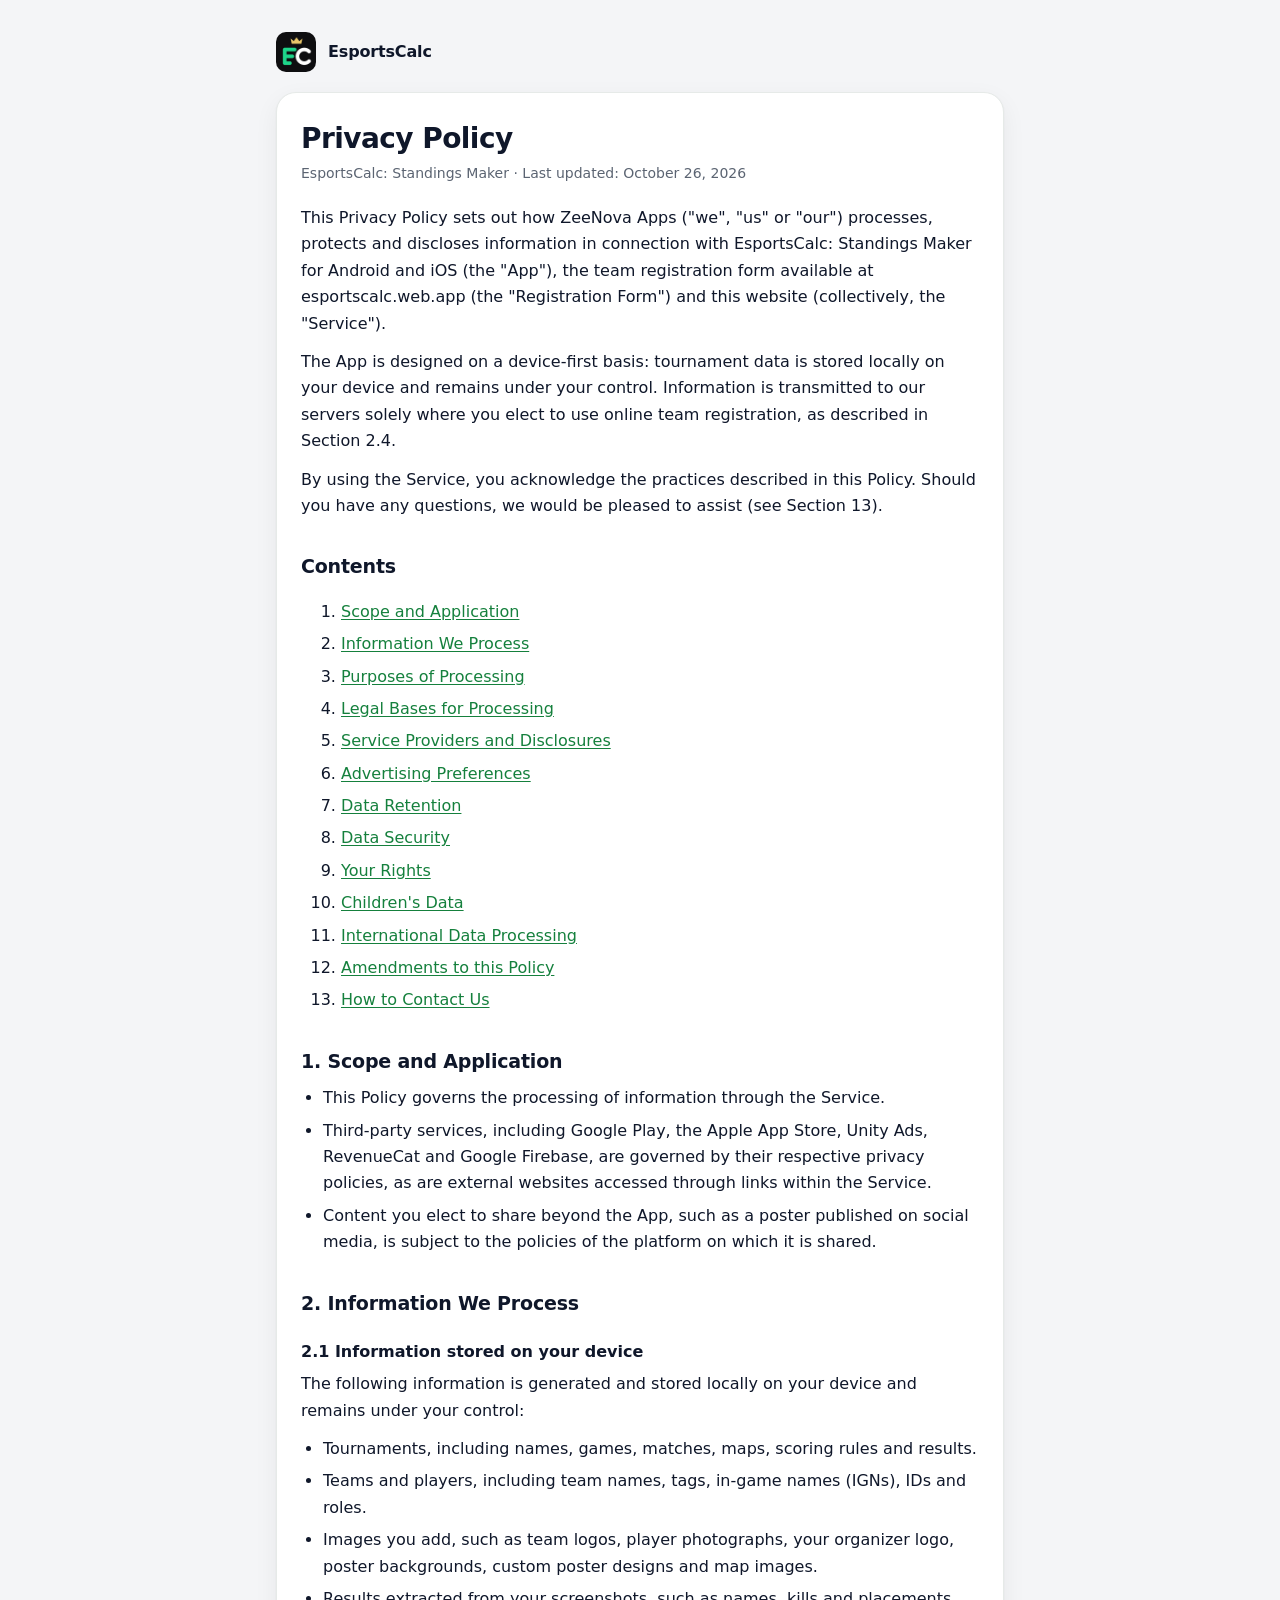
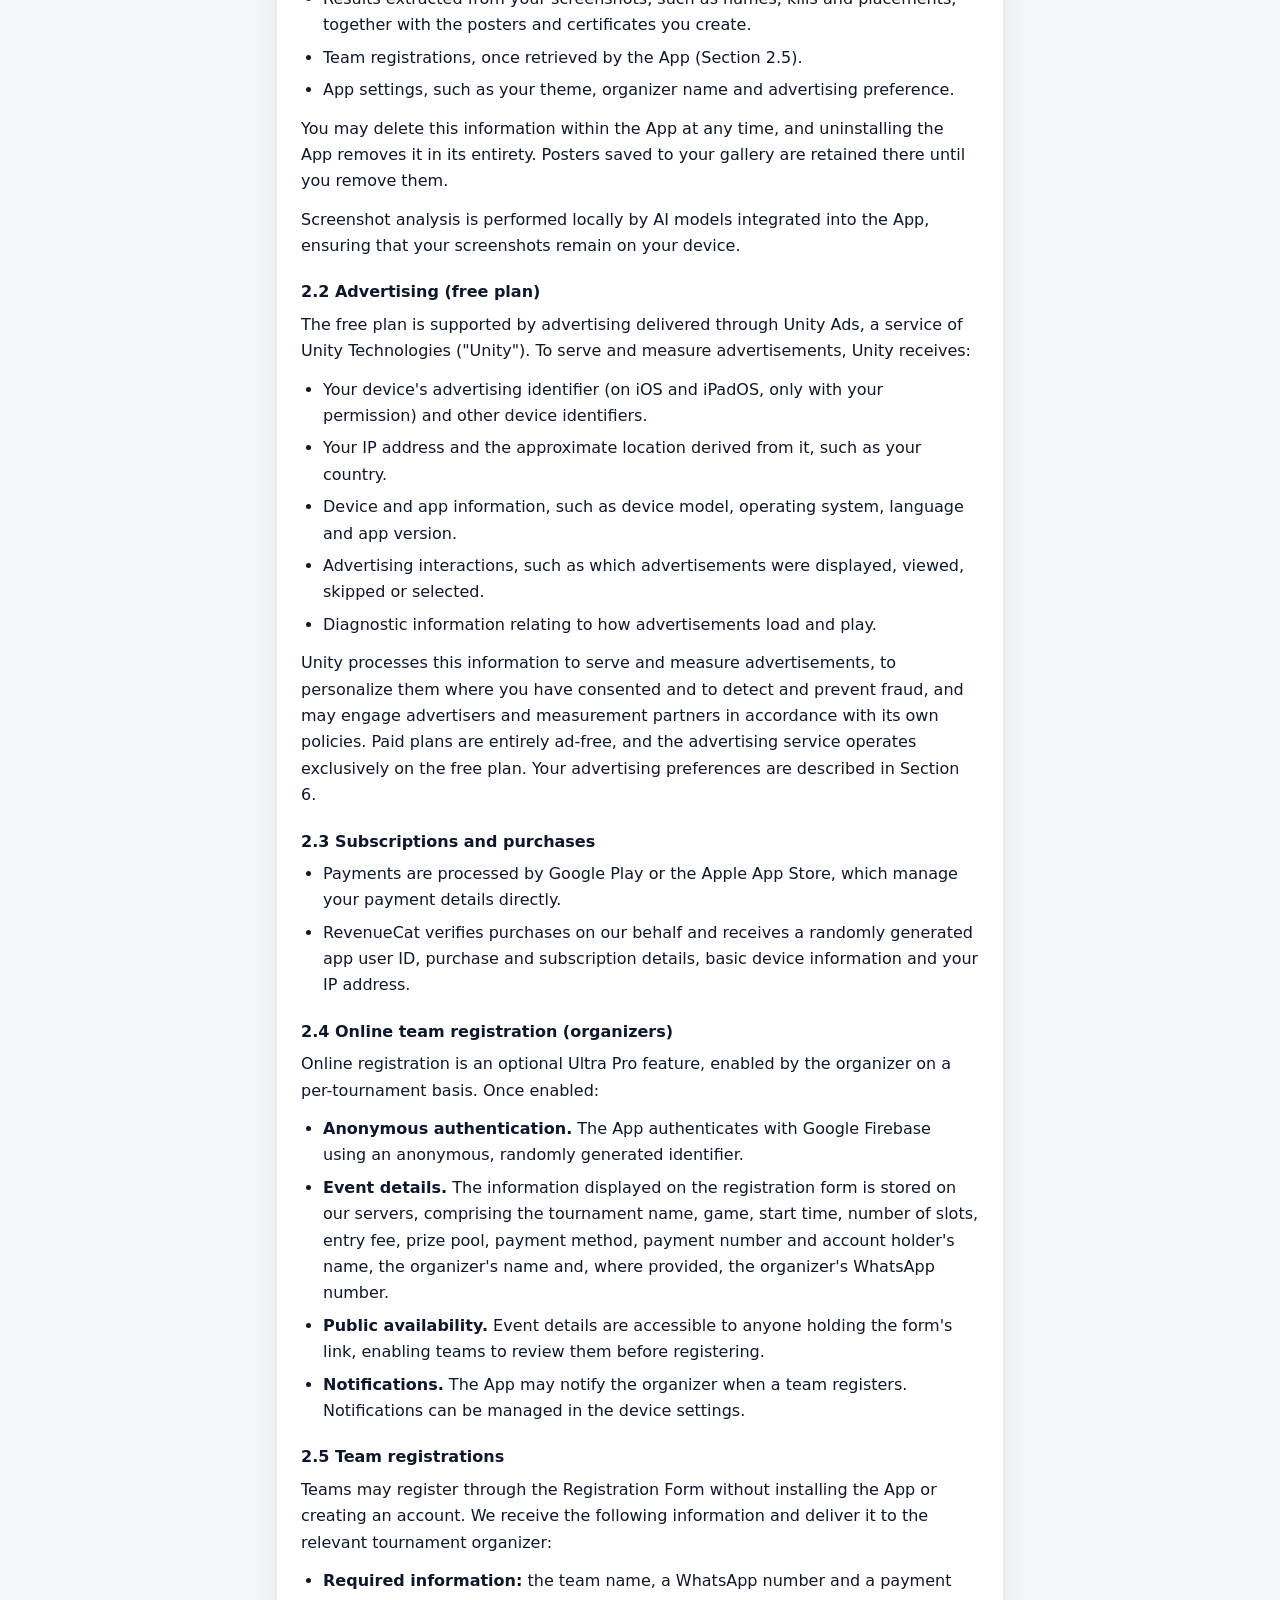
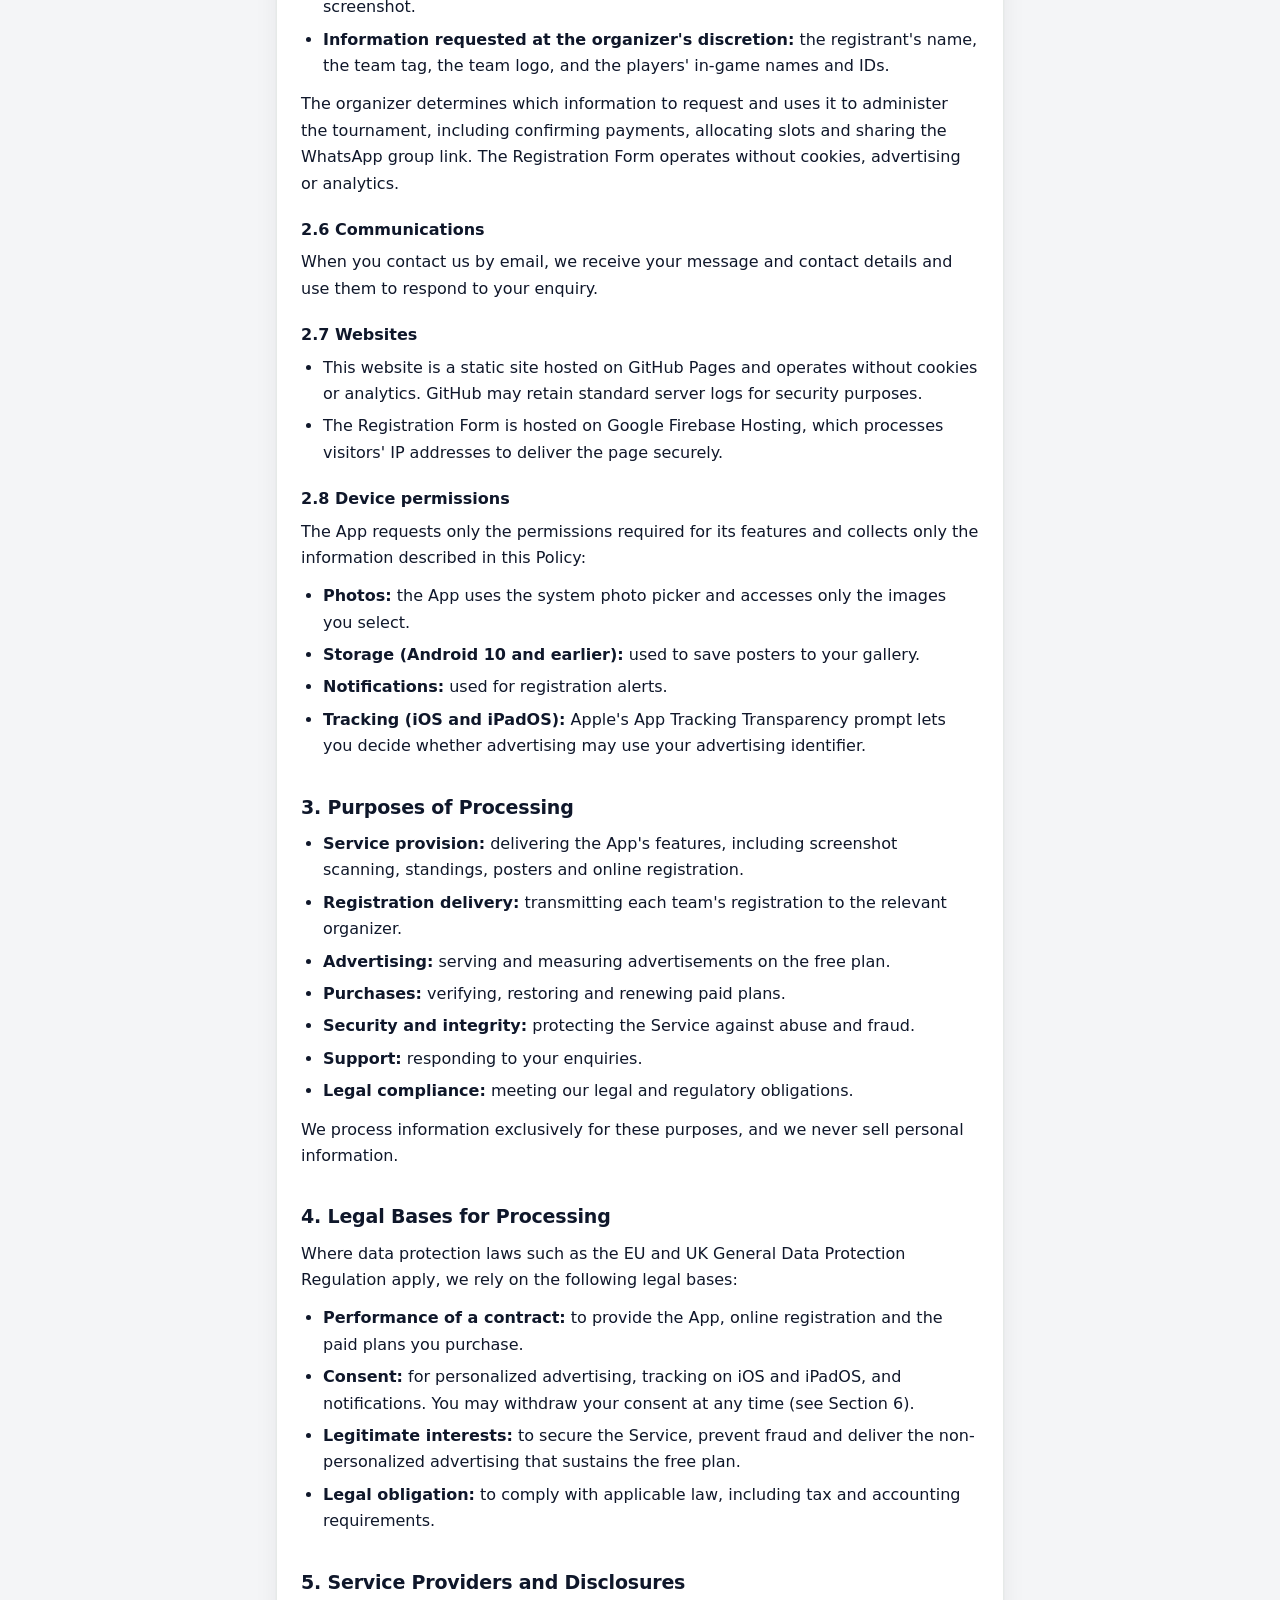
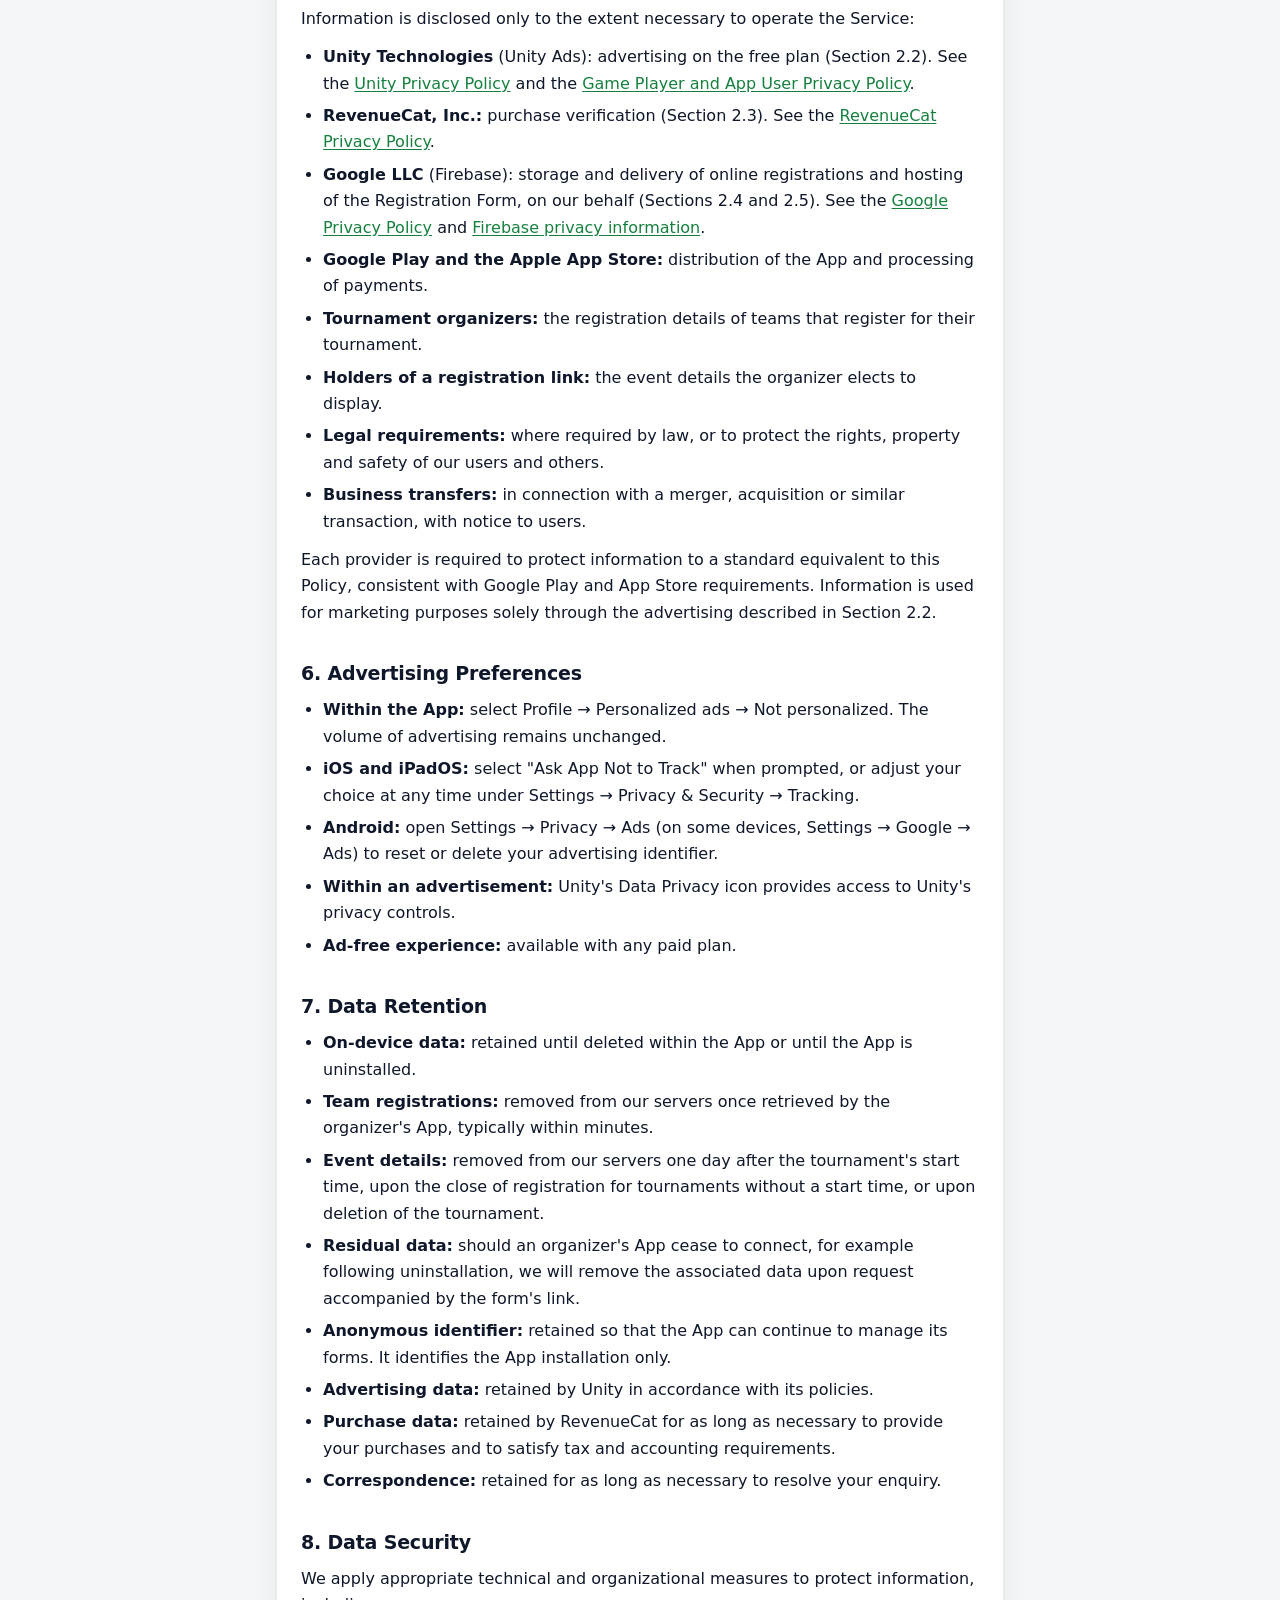
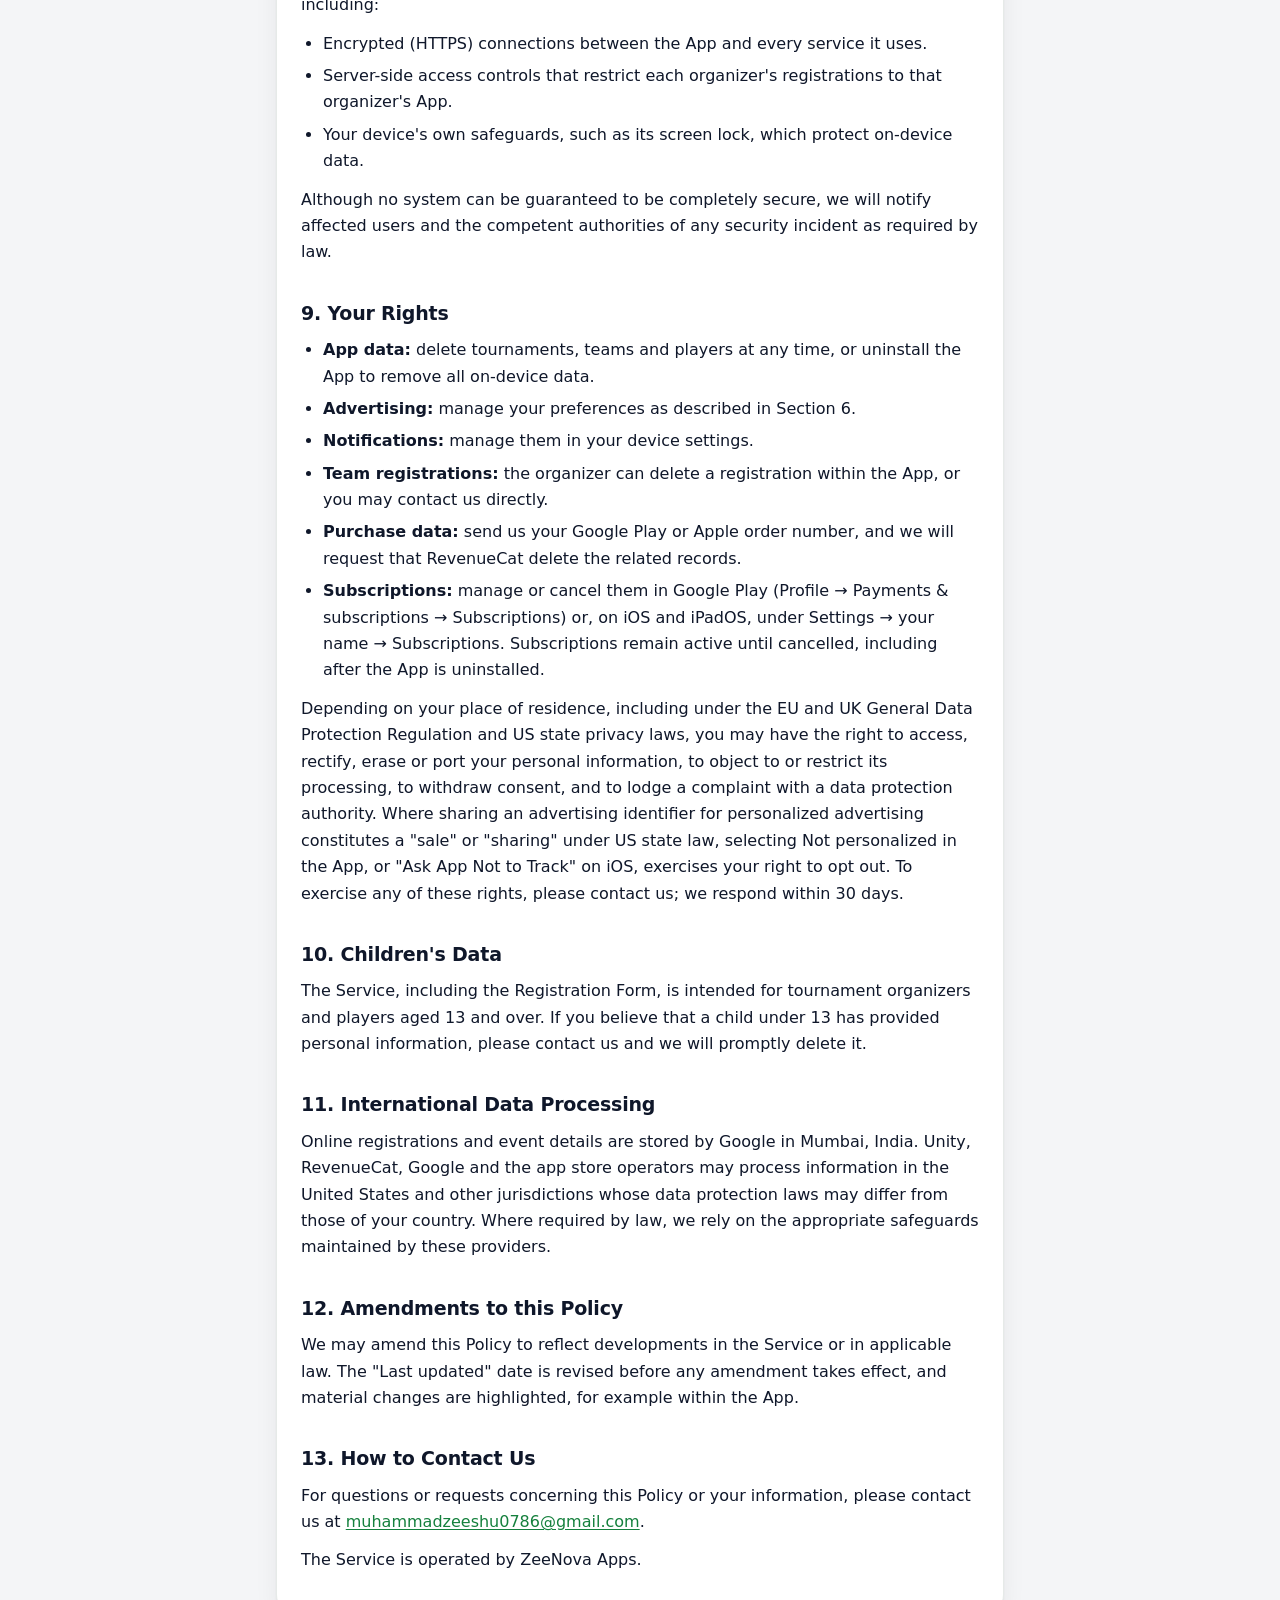
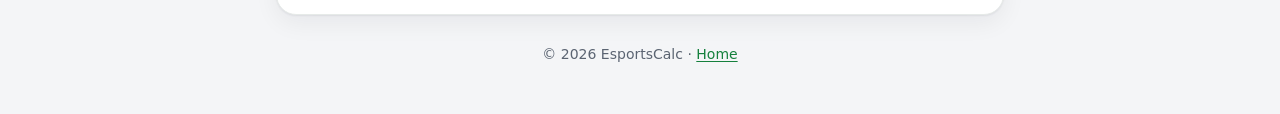
==== privacy.html @ 001d5e9e "Privacy policy: formal rewrite in numbered sections Thirteen numbered sections with a contents list," ====
<!doctype html>
<html lang="en">
<head>
  <meta charset="utf-8">
  <meta name="viewport" content="width=device-width, initial-scale=1">
  <title>Privacy Policy – EsportsCalc</title>
  <meta name="description" content="How EsportsCalc: Standings Maker handles your information.">
  <link rel="icon" href="icon.png">
  <link rel="apple-touch-icon" href="icon.png">
  <link rel="stylesheet" href="style.css">
</head>
<body>
  <main class="wrap">
    <a class="brand" href="./"><img src="icon.png" alt="">EsportsCalc</a>

    <article class="card">
      <h1>Privacy Policy</h1>
      <p class="updated">EsportsCalc: Standings Maker &middot; Last updated: October 26, 2026</p>

      <p>This Privacy Policy sets out how ZeeNova Apps ("we", "us" or "our") processes, protects and discloses information in connection with EsportsCalc: Standings Maker for Android and iOS (the "App"), the team registration form available at esportscalc.web.app (the "Registration Form") and this website (collectively, the "Service").</p>
      <p>The App is designed on a device-first basis: tournament data is stored locally on your device and remains under your control. Information is transmitted to our servers solely where you elect to use online team registration, as described in Section 2.4.</p>
      <p>By using the Service, you acknowledge the practices described in this Policy. Should you have any questions, we would be pleased to assist (see Section 13).</p>

      <h2>Contents</h2>
      <ol>
        <li><a href="#scope">Scope and Application</a></li>
        <li><a href="#information">Information We Process</a></li>
        <li><a href="#purposes">Purposes of Processing</a></li>
        <li><a href="#bases">Legal Bases for Processing</a></li>
        <li><a href="#disclosures">Service Providers and Disclosures</a></li>
        <li><a href="#ads">Advertising Preferences</a></li>
        <li><a href="#retention">Data Retention</a></li>
        <li><a href="#security">Data Security</a></li>
        <li><a href="#rights">Your Rights</a></li>
        <li><a href="#children">Children's Data</a></li>
        <li><a href="#international">International Data Processing</a></li>
        <li><a href="#amendments">Amendments to this Policy</a></li>
        <li><a href="#contact">How to Contact Us</a></li>
      </ol>

      <h2 id="scope">1. Scope and Application</h2>
      <ul>
        <li>This Policy governs the processing of information through the Service.</li>
        <li>Third-party services, including Google Play, the Apple App Store, Unity Ads, RevenueCat and Google Firebase, are governed by their respective privacy policies, as are external websites accessed through links within the Service.</li>
        <li>Content you elect to share beyond the App, such as a poster published on social media, is subject to the policies of the platform on which it is shared.</li>
      </ul>

      <h2 id="information">2. Information We Process</h2>

      <h3>2.1 Information stored on your device</h3>
      <p>The following information is generated and stored locally on your device and remains under your control:</p>
      <ul>
        <li>Tournaments, including names, games, matches, maps, scoring rules and results.</li>
        <li>Teams and players, including team names, tags, in-game names (IGNs), IDs and roles.</li>
        <li>Images you add, such as team logos, player photographs, your organizer logo, poster backgrounds, custom poster designs and map images.</li>
        <li>Results extracted from your screenshots, such as names, kills and placements, together with the posters and certificates you create.</li>
        <li>Team registrations, once retrieved by the App (Section 2.5).</li>
        <li>App settings, such as your theme, organizer name and advertising preference.</li>
      </ul>
      <p>You may delete this information within the App at any time, and uninstalling the App removes it in its entirety. Posters saved to your gallery are retained there until you remove them.</p>
      <p>Screenshot analysis is performed locally by AI models integrated into the App, ensuring that your screenshots remain on your device.</p>

      <h3>2.2 Advertising (free plan)</h3>
      <p>The free plan is supported by advertising delivered through Unity Ads, a service of Unity Technologies ("Unity"). To serve and measure advertisements, Unity receives:</p>
      <ul>
        <li>Your device's advertising identifier (on iOS and iPadOS, only with your permission) and other device identifiers.</li>
        <li>Your IP address and the approximate location derived from it, such as your country.</li>
        <li>Device and app information, such as device model, operating system, language and app version.</li>
        <li>Advertising interactions, such as which advertisements were displayed, viewed, skipped or selected.</li>
        <li>Diagnostic information relating to how advertisements load and play.</li>
      </ul>
      <p>Unity processes this information to serve and measure advertisements, to personalize them where you have consented and to detect and prevent fraud, and may engage advertisers and measurement partners in accordance with its own policies. Paid plans are entirely ad-free, and the advertising service operates exclusively on the free plan. Your advertising preferences are described in Section 6.</p>

      <h3>2.3 Subscriptions and purchases</h3>
      <ul>
        <li>Payments are processed by Google Play or the Apple App Store, which manage your payment details directly.</li>
        <li>RevenueCat verifies purchases on our behalf and receives a randomly generated app user ID, purchase and subscription details, basic device information and your IP address.</li>
      </ul>

      <h3>2.4 Online team registration (organizers)</h3>
      <p>Online registration is an optional Ultra Pro feature, enabled by the organizer on a per-tournament basis. Once enabled:</p>
      <ul>
        <li><strong>Anonymous authentication.</strong> The App authenticates with Google Firebase using an anonymous, randomly generated identifier.</li>
        <li><strong>Event details.</strong> The information displayed on the registration form is stored on our servers, comprising the tournament name, game, start time, number of slots, entry fee, prize pool, payment method, payment number and account holder's name, the organizer's name and, where provided, the organizer's WhatsApp number.</li>
        <li><strong>Public availability.</strong> Event details are accessible to anyone holding the form's link, enabling teams to review them before registering.</li>
        <li><strong>Notifications.</strong> The App may notify the organizer when a team registers. Notifications can be managed in the device settings.</li>
      </ul>

      <h3>2.5 Team registrations</h3>
      <p>Teams may register through the Registration Form without installing the App or creating an account. We receive the following information and deliver it to the relevant tournament organizer:</p>
      <ul>
        <li><strong>Required information:</strong> the team name, a WhatsApp number and a payment screenshot.</li>
        <li><strong>Information requested at the organizer's discretion:</strong> the registrant's name, the team tag, the team logo, and the players' in-game names and IDs.</li>
      </ul>
      <p>The organizer determines which information to request and uses it to administer the tournament, including confirming payments, allocating slots and sharing the WhatsApp group link. The Registration Form operates without cookies, advertising or analytics.</p>

      <h3>2.6 Communications</h3>
      <p>When you contact us by email, we receive your message and contact details and use them to respond to your enquiry.</p>

      <h3>2.7 Websites</h3>
      <ul>
        <li>This website is a static site hosted on GitHub Pages and operates without cookies or analytics. GitHub may retain standard server logs for security purposes.</li>
        <li>The Registration Form is hosted on Google Firebase Hosting, which processes visitors' IP addresses to deliver the page securely.</li>
      </ul>

      <h3>2.8 Device permissions</h3>
      <p>The App requests only the permissions required for its features and collects only the information described in this Policy:</p>
      <ul>
        <li><strong>Photos:</strong> the App uses the system photo picker and accesses only the images you select.</li>
        <li><strong>Storage (Android 10 and earlier):</strong> used to save posters to your gallery.</li>
        <li><strong>Notifications:</strong> used for registration alerts.</li>
        <li><strong>Tracking (iOS and iPadOS):</strong> Apple's App Tracking Transparency prompt lets you decide whether advertising may use your advertising identifier.</li>
      </ul>

      <h2 id="purposes">3. Purposes of Processing</h2>
      <ul>
        <li><strong>Service provision:</strong> delivering the App's features, including screenshot scanning, standings, posters and online registration.</li>
        <li><strong>Registration delivery:</strong> transmitting each team's registration to the relevant organizer.</li>
        <li><strong>Advertising:</strong> serving and measuring advertisements on the free plan.</li>
        <li><strong>Purchases:</strong> verifying, restoring and renewing paid plans.</li>
        <li><strong>Security and integrity:</strong> protecting the Service against abuse and fraud.</li>
        <li><strong>Support:</strong> responding to your enquiries.</li>
        <li><strong>Legal compliance:</strong> meeting our legal and regulatory obligations.</li>
      </ul>
      <p>We process information exclusively for these purposes, and we never sell personal information.</p>

      <h2 id="bases">4. Legal Bases for Processing</h2>
      <p>Where data protection laws such as the EU and UK General Data Protection Regulation apply, we rely on the following legal bases:</p>
      <ul>
        <li><strong>Performance of a contract:</strong> to provide the App, online registration and the paid plans you purchase.</li>
        <li><strong>Consent:</strong> for personalized advertising, tracking on iOS and iPadOS, and notifications. You may withdraw your consent at any time (see Section 6).</li>
        <li><strong>Legitimate interests:</strong> to secure the Service, prevent fraud and deliver the non-personalized advertising that sustains the free plan.</li>
        <li><strong>Legal obligation:</strong> to comply with applicable law, including tax and accounting requirements.</li>
      </ul>

      <h2 id="disclosures">5. Service Providers and Disclosures</h2>
      <p>Information is disclosed only to the extent necessary to operate the Service:</p>
      <ul>
        <li><strong>Unity Technologies</strong> (Unity Ads): advertising on the free plan (Section 2.2). See the <a href="https://unity.com/legal/privacy-policy">Unity Privacy Policy</a> and the <a href="https://unity.com/legal/game-player-and-app-user-privacy-policy">Game Player and App User Privacy Policy</a>.</li>
        <li><strong>RevenueCat, Inc.:</strong> purchase verification (Section 2.3). See the <a href="https://www.revenuecat.com/privacy">RevenueCat Privacy Policy</a>.</li>
        <li><strong>Google LLC</strong> (Firebase): storage and delivery of online registrations and hosting of the Registration Form, on our behalf (Sections 2.4 and 2.5). See the <a href="https://policies.google.com/privacy">Google Privacy Policy</a> and <a href="https://firebase.google.com/support/privacy">Firebase privacy information</a>.</li>
        <li><strong>Google Play and the Apple App Store:</strong> distribution of the App and processing of payments.</li>
        <li><strong>Tournament organizers:</strong> the registration details of teams that register for their tournament.</li>
        <li><strong>Holders of a registration link:</strong> the event details the organizer elects to display.</li>
        <li><strong>Legal requirements:</strong> where required by law, or to protect the rights, property and safety of our users and others.</li>
        <li><strong>Business transfers:</strong> in connection with a merger, acquisition or similar transaction, with notice to users.</li>
      </ul>
      <p>Each provider is required to protect information to a standard equivalent to this Policy, consistent with Google Play and App Store requirements. Information is used for marketing purposes solely through the advertising described in Section 2.2.</p>

      <h2 id="ads">6. Advertising Preferences</h2>
      <ul>
        <li><strong>Within the App:</strong> select Profile &rarr; Personalized ads &rarr; Not personalized. The volume of advertising remains unchanged.</li>
        <li><strong>iOS and iPadOS:</strong> select "Ask App Not to Track" when prompted, or adjust your choice at any time under Settings &rarr; Privacy &amp; Security &rarr; Tracking.</li>
        <li><strong>Android:</strong> open Settings &rarr; Privacy &rarr; Ads (on some devices, Settings &rarr; Google &rarr; Ads) to reset or delete your advertising identifier.</li>
        <li><strong>Within an advertisement:</strong> Unity's Data Privacy icon provides access to Unity's privacy controls.</li>
        <li><strong>Ad-free experience:</strong> available with any paid plan.</li>
      </ul>

      <h2 id="retention">7. Data Retention</h2>
      <ul>
        <li><strong>On-device data:</strong> retained until deleted within the App or until the App is uninstalled.</li>
        <li><strong>Team registrations:</strong> removed from our servers once retrieved by the organizer's App, typically within minutes.</li>
        <li><strong>Event details:</strong> removed from our servers one day after the tournament's start time, upon the close of registration for tournaments without a start time, or upon deletion of the tournament.</li>
        <li><strong>Residual data:</strong> should an organizer's App cease to connect, for example following uninstallation, we will remove the associated data upon request accompanied by the form's link.</li>
        <li><strong>Anonymous identifier:</strong> retained so that the App can continue to manage its forms. It identifies the App installation only.</li>
        <li><strong>Advertising data:</strong> retained by Unity in accordance with its policies.</li>
        <li><strong>Purchase data:</strong> retained by RevenueCat for as long as necessary to provide your purchases and to satisfy tax and accounting requirements.</li>
        <li><strong>Correspondence:</strong> retained for as long as necessary to resolve your enquiry.</li>
      </ul>

      <h2 id="security">8. Data Security</h2>
      <p>We apply appropriate technical and organizational measures to protect information, including:</p>
      <ul>
        <li>Encrypted (HTTPS) connections between the App and every service it uses.</li>
        <li>Server-side access controls that restrict each organizer's registrations to that organizer's App.</li>
        <li>Your device's own safeguards, such as its screen lock, which protect on-device data.</li>
      </ul>
      <p>Although no system can be guaranteed to be completely secure, we will notify affected users and the competent authorities of any security incident as required by law.</p>

      <h2 id="rights">9. Your Rights</h2>
      <ul>
        <li><strong>App data:</strong> delete tournaments, teams and players at any time, or uninstall the App to remove all on-device data.</li>
        <li><strong>Advertising:</strong> manage your preferences as described in Section 6.</li>
        <li><strong>Notifications:</strong> manage them in your device settings.</li>
        <li><strong>Team registrations:</strong> the organizer can delete a registration within the App, or you may contact us directly.</li>
        <li><strong>Purchase data:</strong> send us your Google Play or Apple order number, and we will request that RevenueCat delete the related records.</li>
        <li><strong>Subscriptions:</strong> manage or cancel them in Google Play (Profile &rarr; Payments &amp; subscriptions &rarr; Subscriptions) or, on iOS and iPadOS, under Settings &rarr; your name &rarr; Subscriptions. Subscriptions remain active until cancelled, including after the App is uninstalled.</li>
      </ul>
      <p>Depending on your place of residence, including under the EU and UK General Data Protection Regulation and US state privacy laws, you may have the right to access, rectify, erase or port your personal information, to object to or restrict its processing, to withdraw consent, and to lodge a complaint with a data protection authority. Where sharing an advertising identifier for personalized advertising constitutes a "sale" or "sharing" under US state law, selecting Not personalized in the App, or "Ask App Not to Track" on iOS, exercises your right to opt out. To exercise any of these rights, please contact us; we respond within 30 days.</p>

      <h2 id="children">10. Children's Data</h2>
      <p>The Service, including the Registration Form, is intended for tournament organizers and players aged 13 and over. If you believe that a child under 13 has provided personal information, please contact us and we will promptly delete it.</p>

      <h2 id="international">11. International Data Processing</h2>
      <p>Online registrations and event details are stored by Google in Mumbai, India. Unity, RevenueCat, Google and the app store operators may process information in the United States and other jurisdictions whose data protection laws may differ from those of your country. Where required by law, we rely on the appropriate safeguards maintained by these providers.</p>

      <h2 id="amendments">12. Amendments to this Policy</h2>
      <p>We may amend this Policy to reflect developments in the Service or in applicable law. The "Last updated" date is revised before any amendment takes effect, and material changes are highlighted, for example within the App.</p>

      <h2 id="contact">13. How to Contact Us</h2>
      <p>For questions or requests concerning this Policy or your information, please contact us at <a href="mailto:muhammadzeeshu0786@gmail.com">muhammadzeeshu0786@gmail.com</a>.</p>
      <p>The Service is operated by ZeeNova Apps.</p>
    </article>

    <footer>&copy; 2026 EsportsCalc &middot; <a href="./">Home</a></footer>
  </main>
</body>
</html>
---- style.css ----
:root {
  --bg: #f4f5f7;
  --card: #ffffff;
  --ink: #0f172a;
  --muted: #5b6472;
  --line: #e6eae8;
  --green: #16a34a;
  --green-ink: #15803d;
  --green-soft: #e0f7e8;
  --on-green: #ffffff;
  --shadow: 0 1px 2px rgba(15, 23, 42, 0.06), 0 8px 24px rgba(15, 23, 42, 0.06);
  color-scheme: light dark;
}

@media (prefers-color-scheme: dark) {
  :root {
    --bg: #0e0f11;
    --card: #17191c;
    --ink: #f3f4f6;
    --muted: #a1a8b3;
    --line: #26282c;
    --green: #22c55e;
    --green-ink: #4ade80;
    --green-soft: #12301d;
    --on-green: #052e14;
    --shadow: none;
  }
}

* { box-sizing: border-box; }

html { -webkit-text-size-adjust: 100%; }

body {
  margin: 0;
  background: var(--bg);
  color: var(--ink);
  font: 16px/1.65 system-ui, -apple-system, "Segoe UI", Roboto, "Helvetica Neue", Arial, sans-serif;
}

a { color: var(--green-ink); text-underline-offset: 2px; }

.wrap {
  max-width: 760px;
  margin: 0 auto;
  padding: 32px 16px 48px;
}

.brand {
  display: flex;
  align-items: center;
  gap: 12px;
  color: inherit;
  text-decoration: none;
  font-weight: 700;
  letter-spacing: -0.01em;
}

.brand img { width: 40px; height: 40px; border-radius: 10px; }

.card {
  background: var(--card);
  border: 1px solid var(--line);
  border-radius: 20px;
  box-shadow: var(--shadow);
  padding: 28px 24px;
  margin-top: 20px;
}

.hero { text-align: center; padding: 40px 24px; }
.hero img { width: 96px; height: 96px; border-radius: 24px; }
.hero h1 { font-size: 30px; line-height: 1.2; margin: 18px 0 8px; letter-spacing: -0.02em; }
.hero p { color: var(--muted); margin: 0 auto; max-width: 460px; }

.buttons { display: flex; flex-wrap: wrap; gap: 10px; justify-content: center; margin-top: 24px; }

.btn {
  display: inline-block;
  padding: 12px 20px;
  border-radius: 999px;
  background: var(--green);
  color: var(--on-green);
  font-weight: 600;
  text-decoration: none;
}

.btn.ghost {
  background: var(--green-soft);
  color: var(--green-ink);
}

.links { list-style: none; padding: 0; margin: 0; }
.links li { padding: 12px 0; border-top: 1px solid var(--line); }
.links li:first-child { border-top: 0; padding-top: 0; }
.links li:last-child { padding-bottom: 0; }

h1 { font-size: 28px; line-height: 1.25; margin: 0 0 6px; letter-spacing: -0.02em; }
h2 { font-size: 19px; margin: 32px 0 8px; letter-spacing: -0.01em; }
h3 { font-size: 16px; margin: 20px 0 6px; }
p, ul { margin: 0 0 12px; }
ul { padding-left: 22px; }
li { margin-bottom: 6px; }

.updated { color: var(--muted); font-size: 14px; margin-bottom: 20px; }

.summary {
  background: var(--green-soft);
  border-radius: 14px;
  padding: 16px 18px 6px;
  margin: 8px 0 4px;
}
.summary h2 { margin-top: 0; }

footer {
  color: var(--muted);
  font-size: 14px;
  text-align: center;
  margin-top: 28px;
}
footer p { margin: 0 0 6px; }
footer .tm { font-size: 12px; }

.stores a {
  display: flex;
  align-items: baseline;
  gap: 12px;
  color: var(--ink);
  text-decoration: none;
}
.stores a::after { content: "\2192"; color: var(--green-ink); margin-left: auto; }
.stores strong { flex: none; }
.stores span { color: var(--muted); font-size: 14px; }
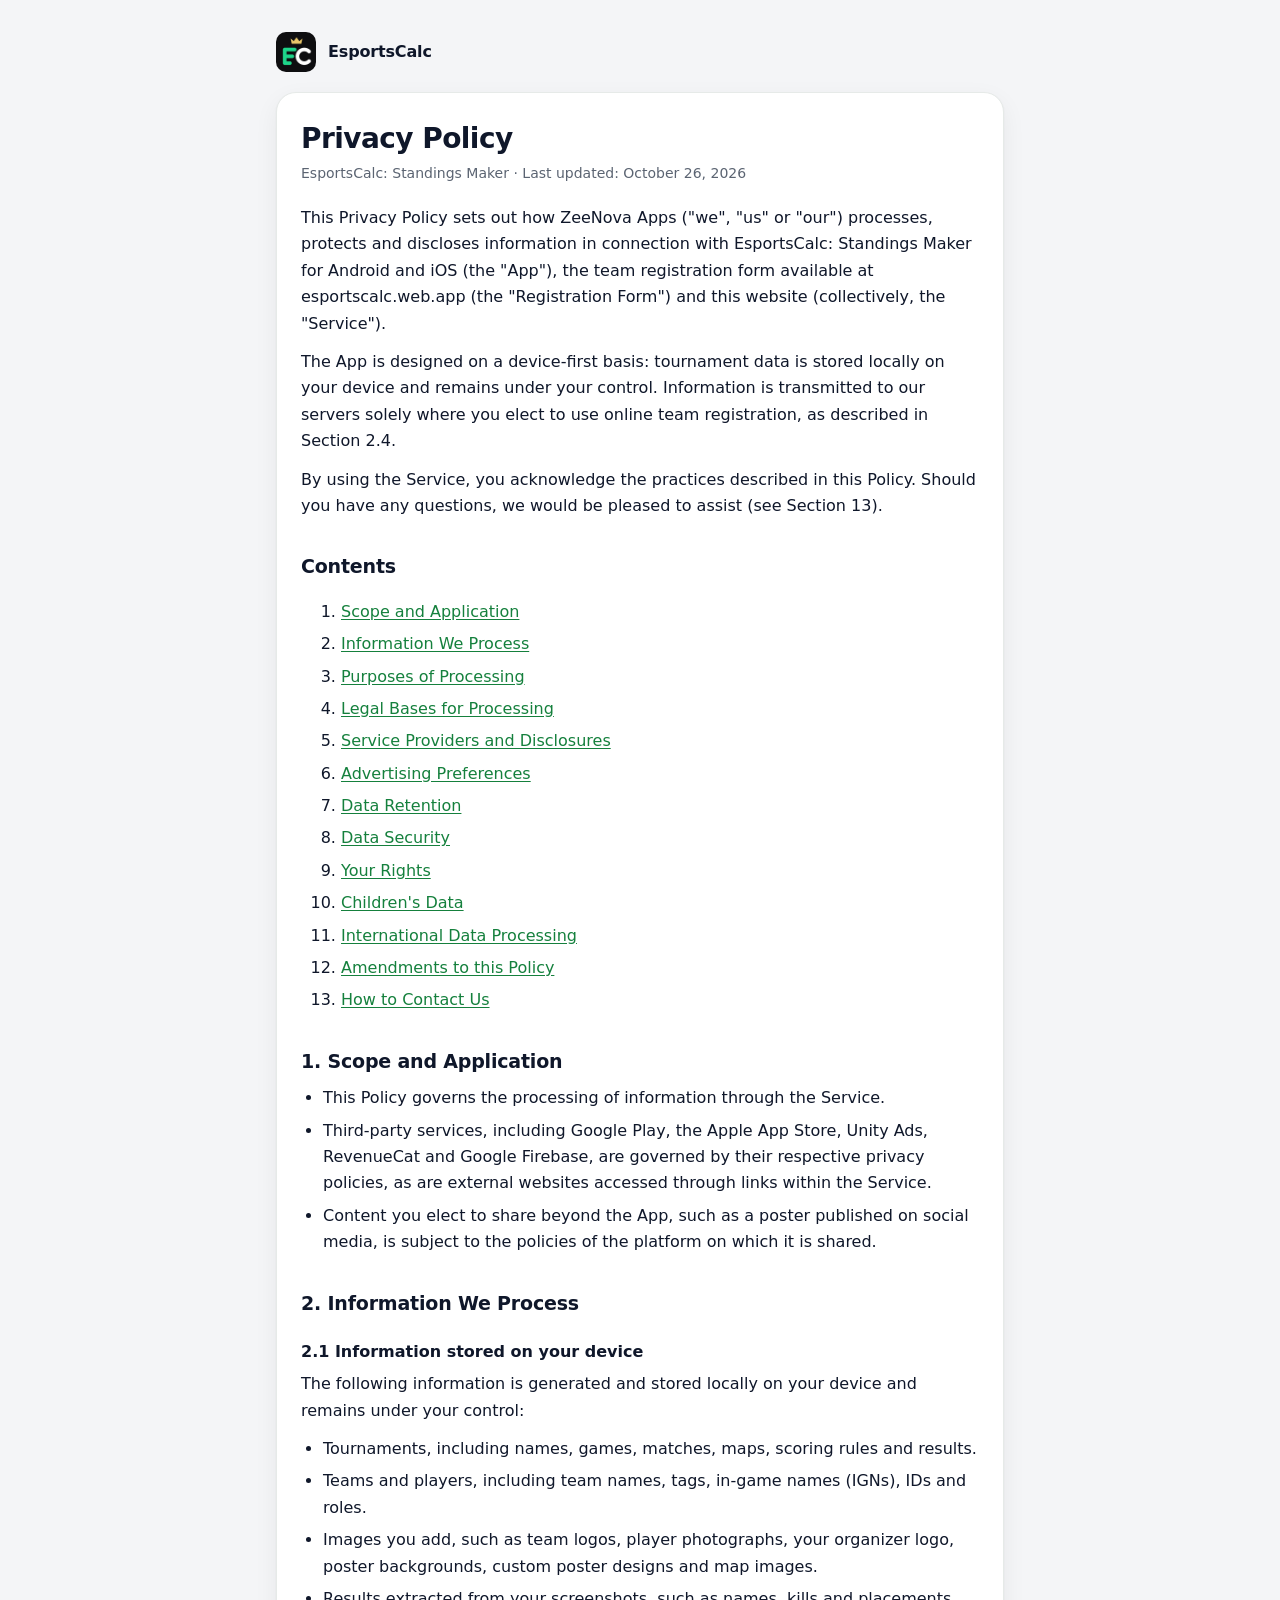
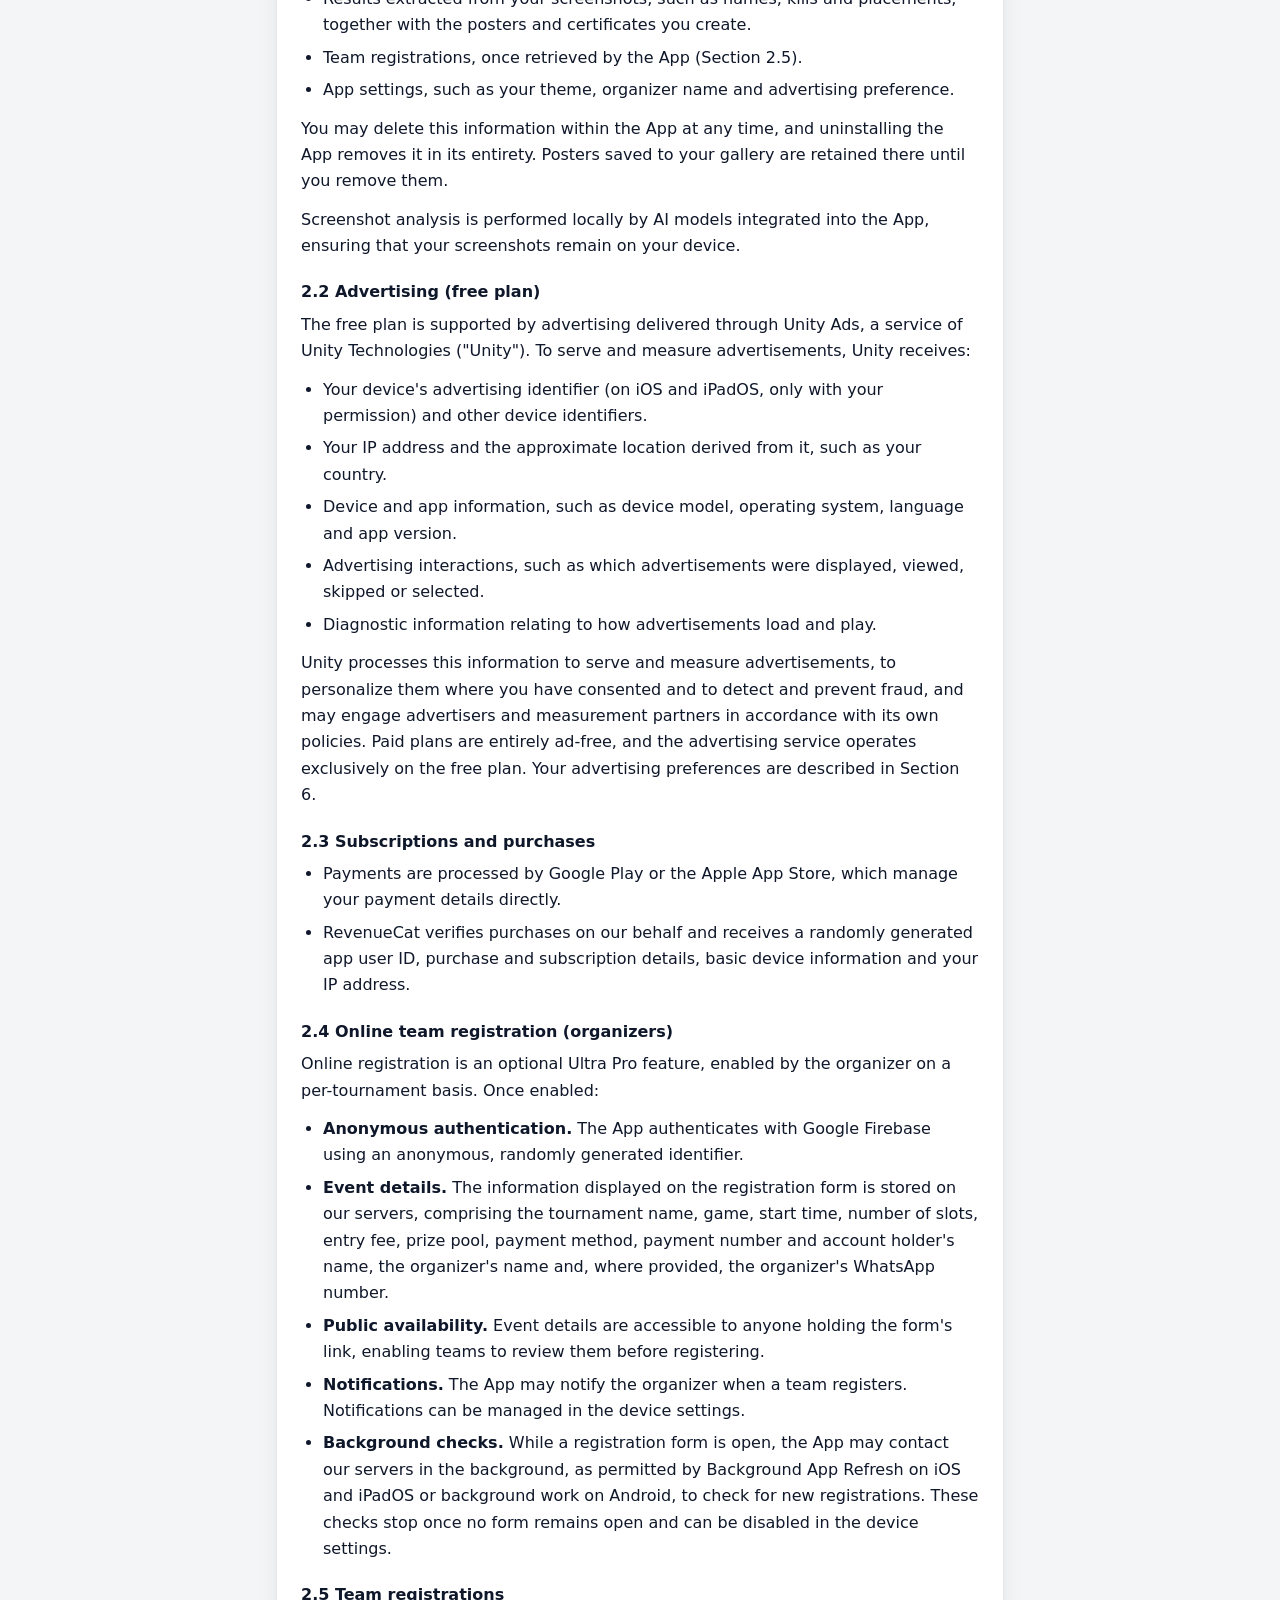
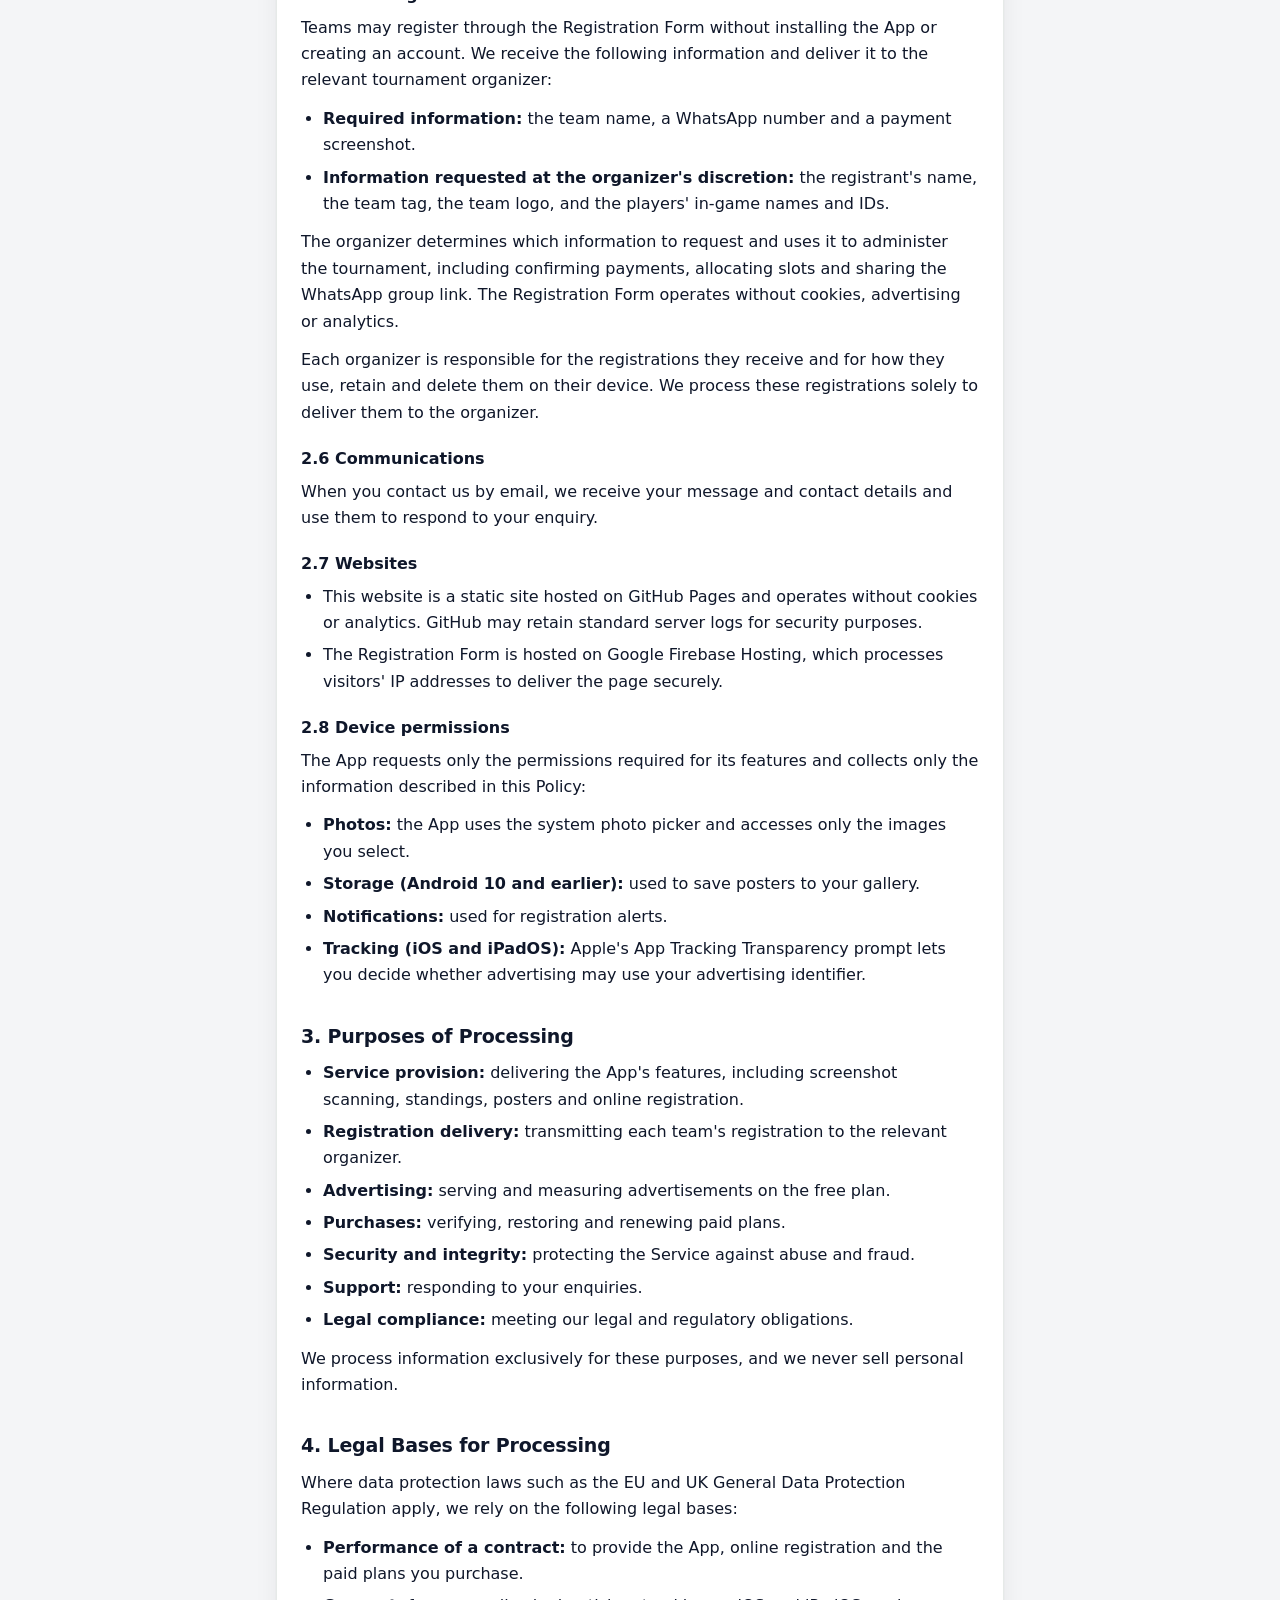
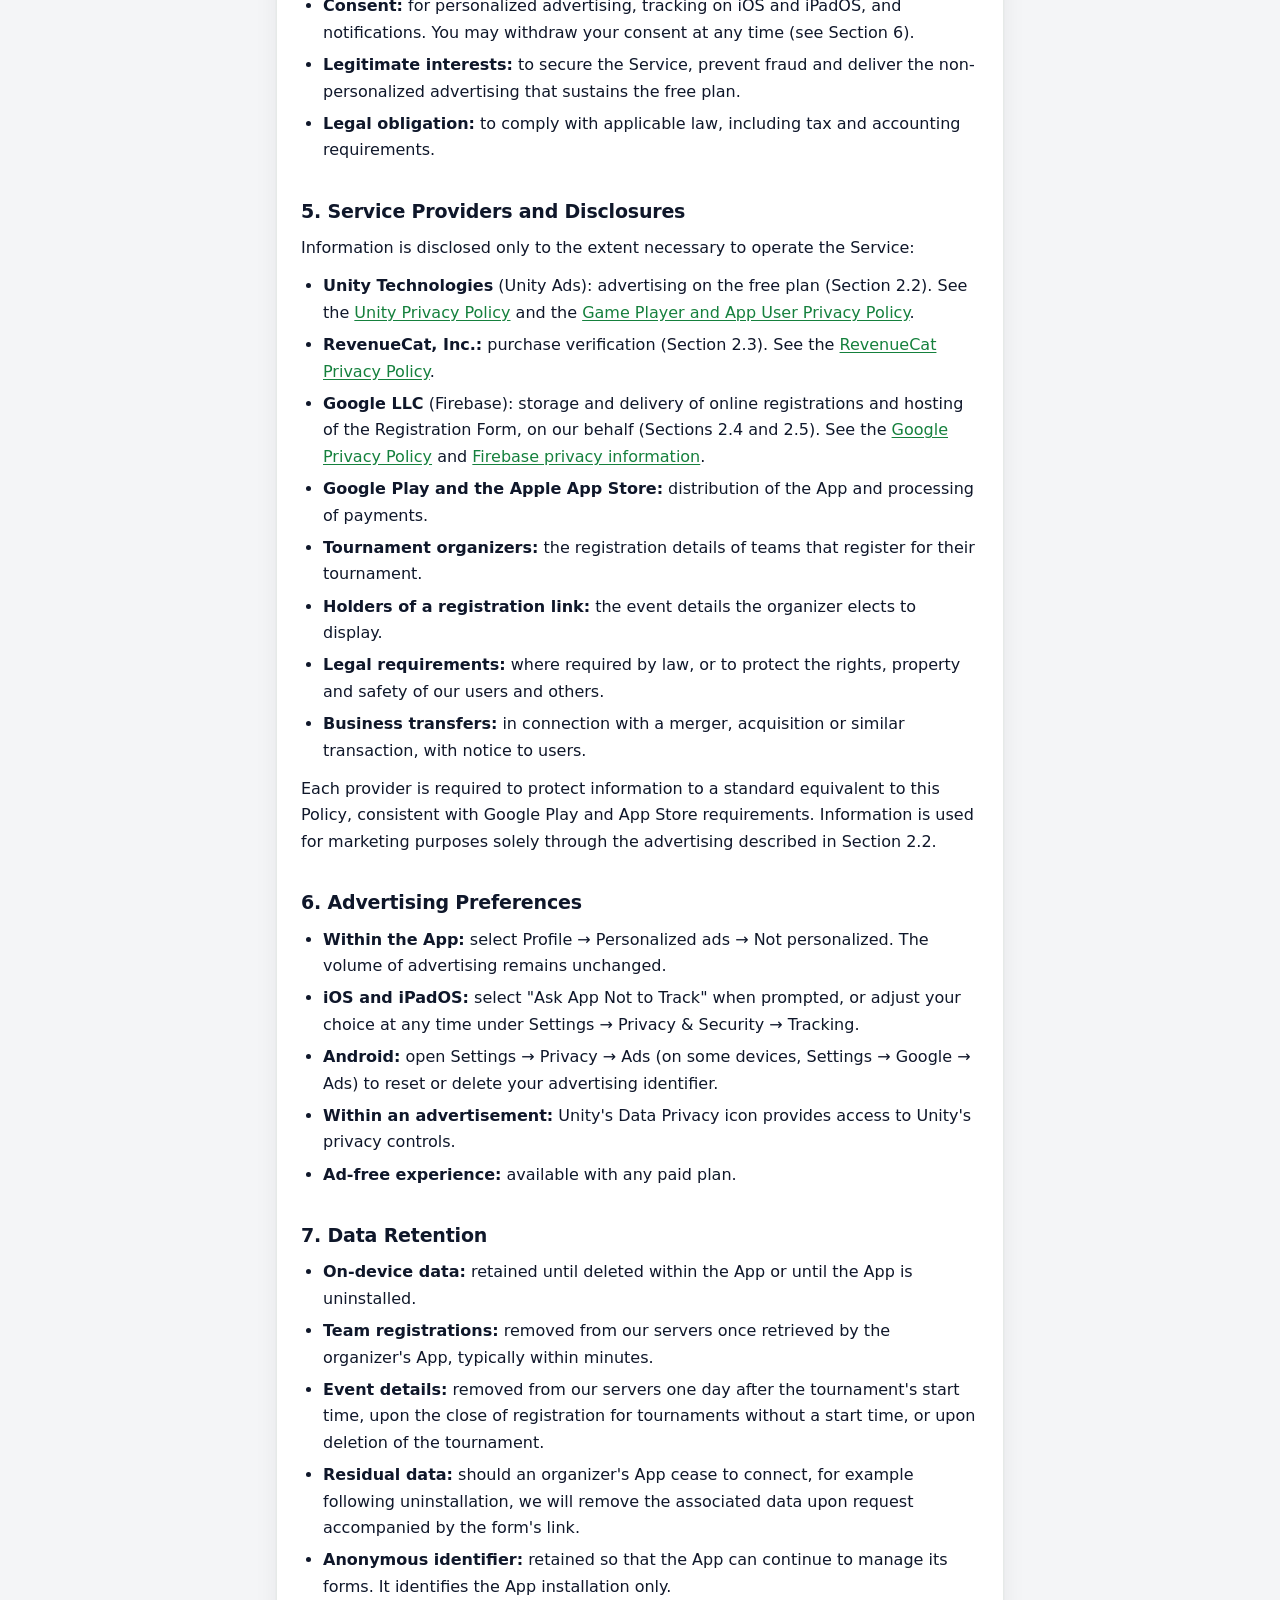
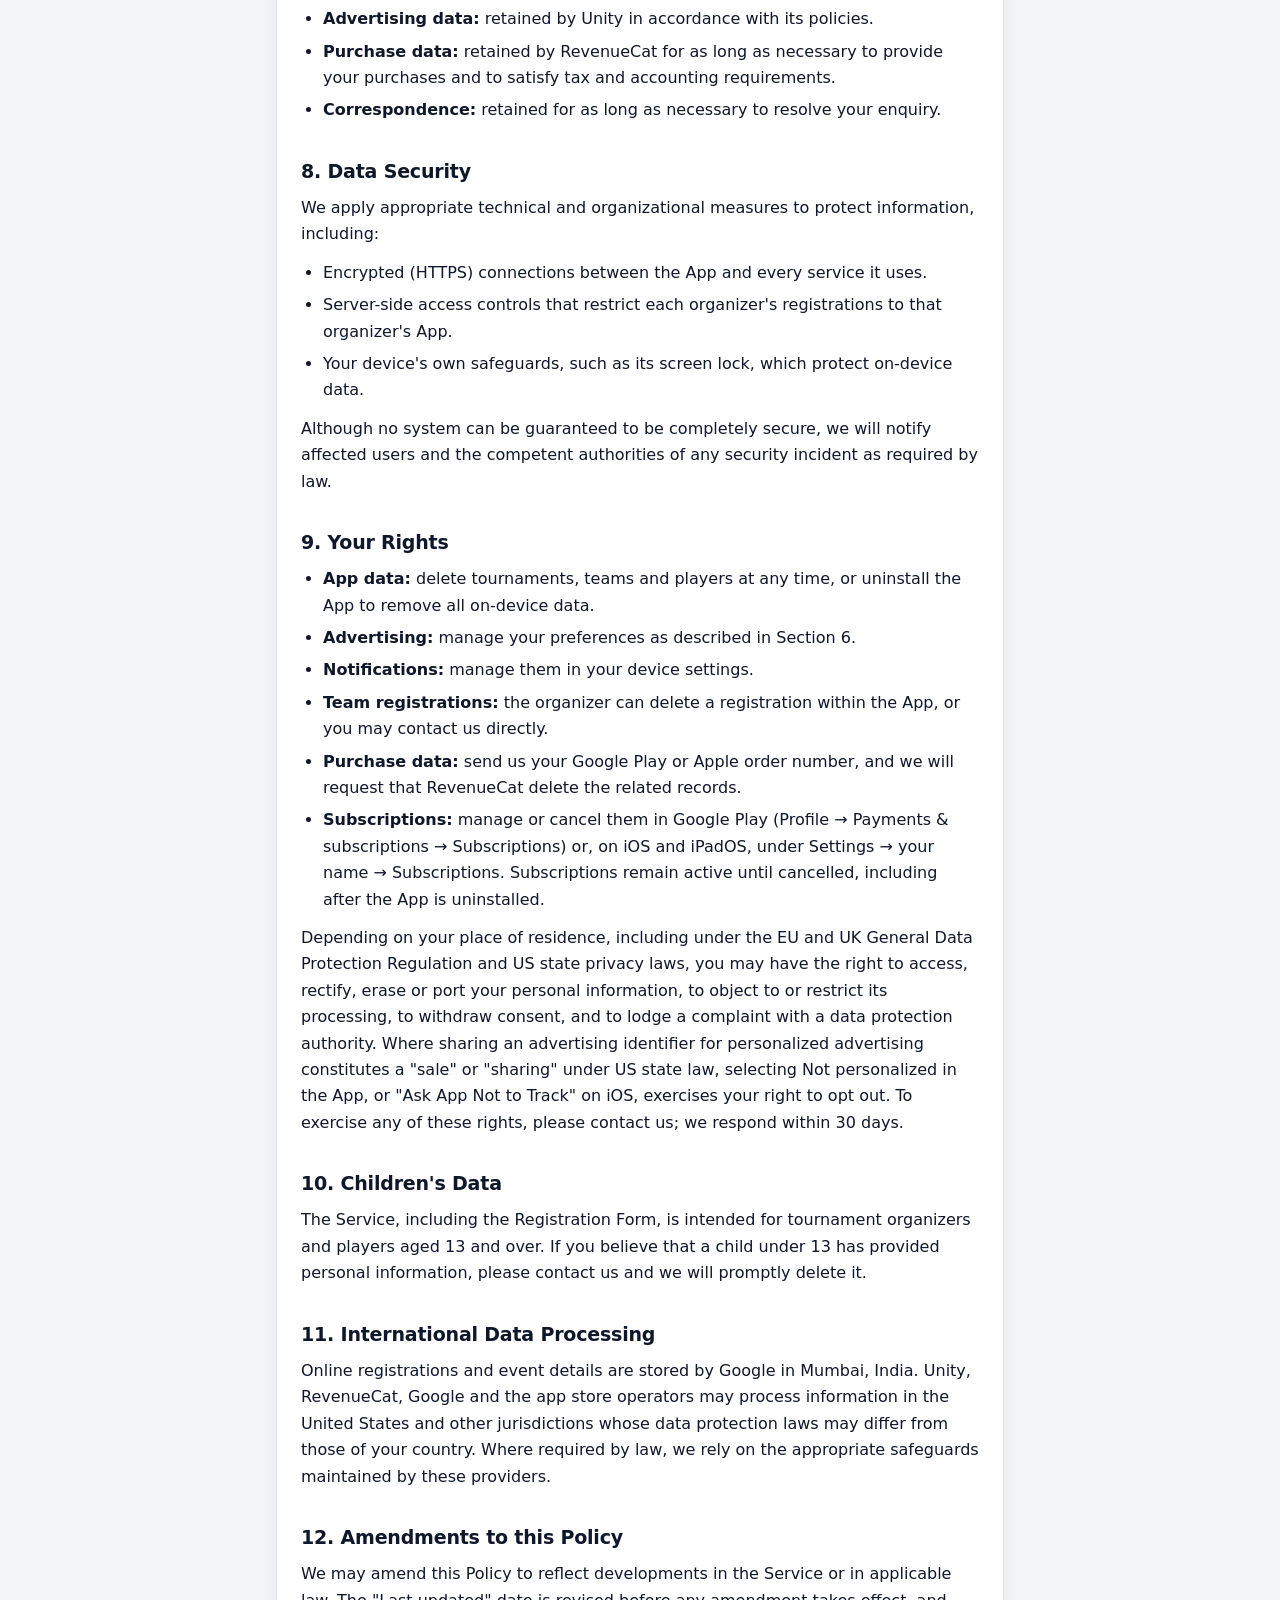
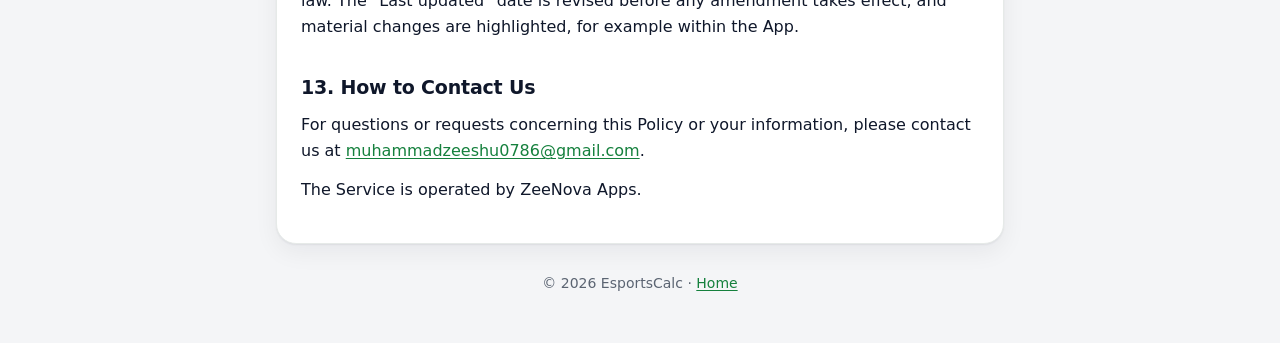
==== commit e7a69645: "Privacy policy: background registration checks; organizers' responsibility Section 2.4 says the app " ====
--- a/privacy.html
+++ b/privacy.html
@@ -84,6 +84,7 @@
         <li><strong>Event details.</strong> The information displayed on the registration form is stored on our servers, comprising the tournament name, game, start time, number of slots, entry fee, prize pool, payment method, payment number and account holder's name, the organizer's name and, where provided, the organizer's WhatsApp number.</li>
         <li><strong>Public availability.</strong> Event details are accessible to anyone holding the form's link, enabling teams to review them before registering.</li>
         <li><strong>Notifications.</strong> The App may notify the organizer when a team registers. Notifications can be managed in the device settings.</li>
+        <li><strong>Background checks.</strong> While a registration form is open, the App may contact our servers in the background, as permitted by Background App Refresh on iOS and iPadOS or background work on Android, to check for new registrations. These checks stop once no form remains open and can be disabled in the device settings.</li>
       </ul>
 
       <h3>2.5 Team registrations</h3>
@@ -93,6 +94,7 @@
         <li><strong>Information requested at the organizer's discretion:</strong> the registrant's name, the team tag, the team logo, and the players' in-game names and IDs.</li>
       </ul>
       <p>The organizer determines which information to request and uses it to administer the tournament, including confirming payments, allocating slots and sharing the WhatsApp group link. The Registration Form operates without cookies, advertising or analytics.</p>
+      <p>Each organizer is responsible for the registrations they receive and for how they use, retain and delete them on their device. We process these registrations solely to deliver them to the organizer.</p>
 
       <h3>2.6 Communications</h3>
       <p>When you contact us by email, we receive your message and contact details and use them to respond to your enquiry.</p>
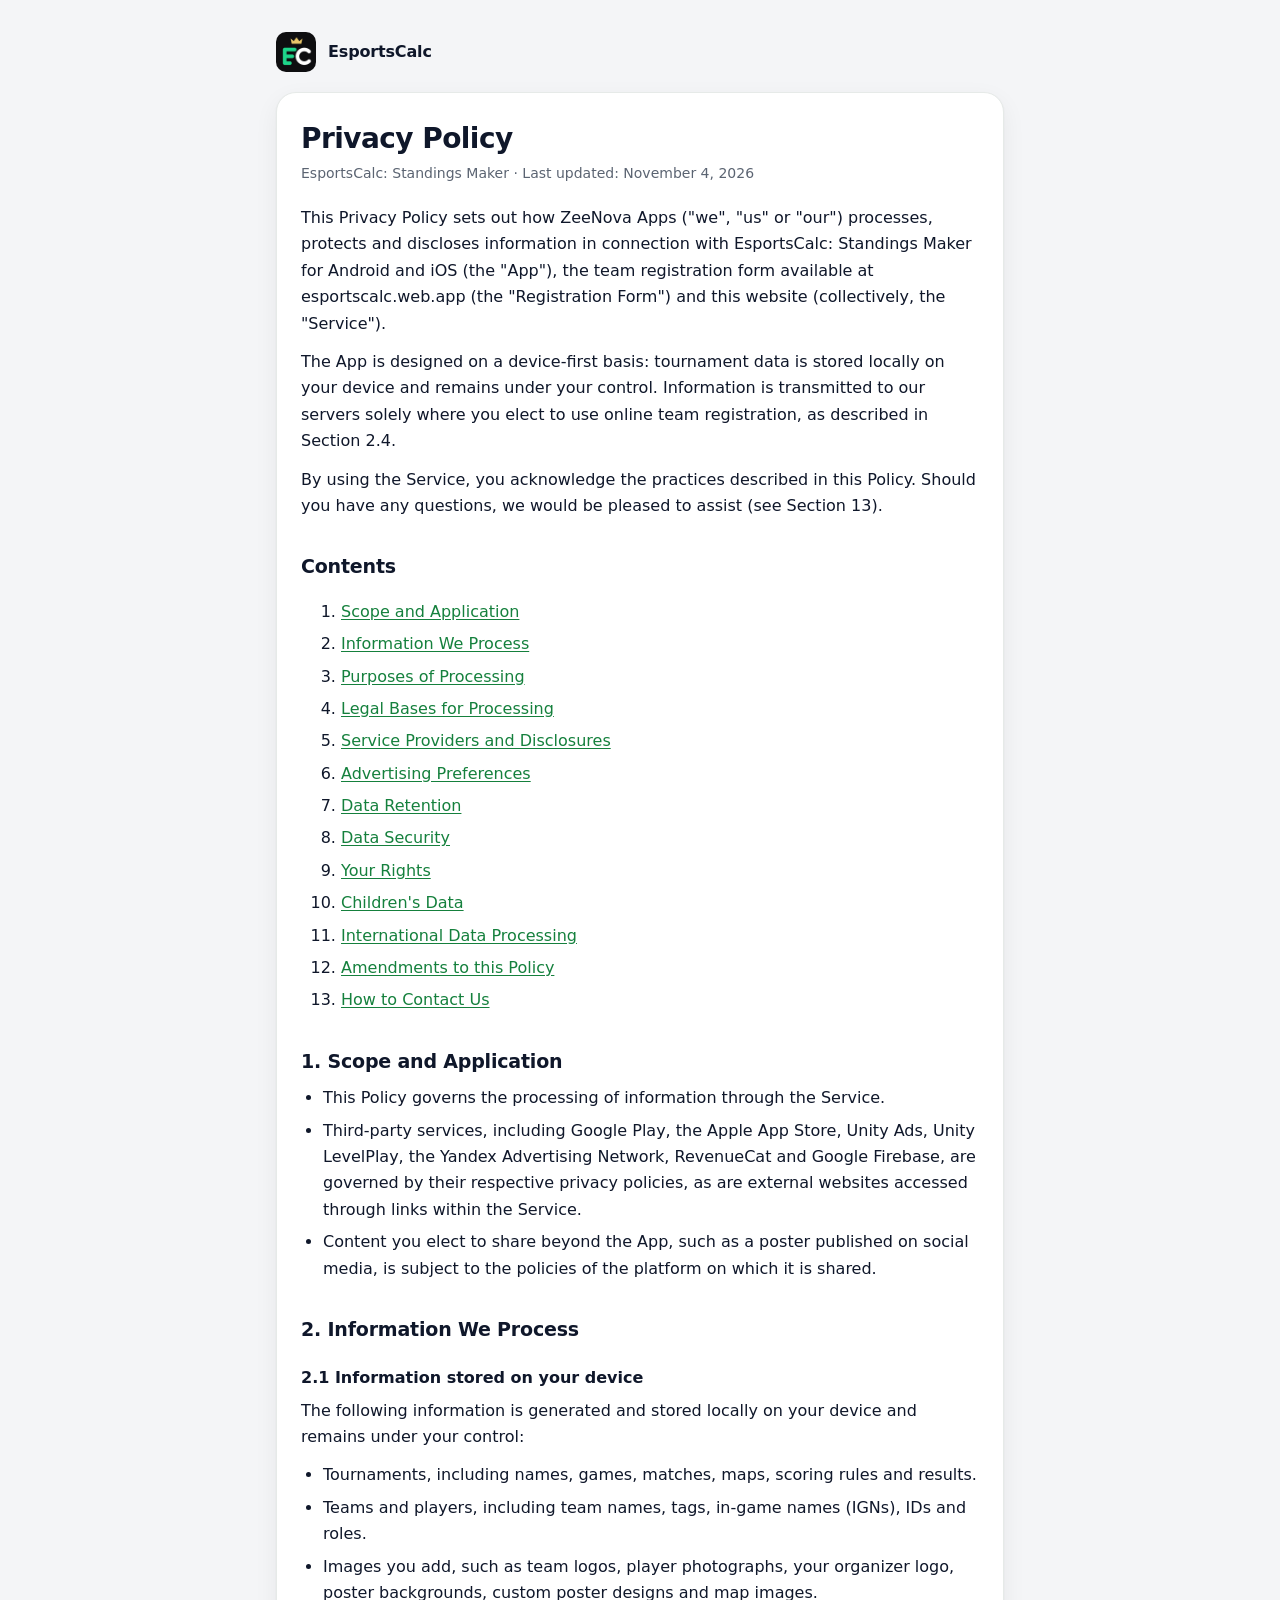
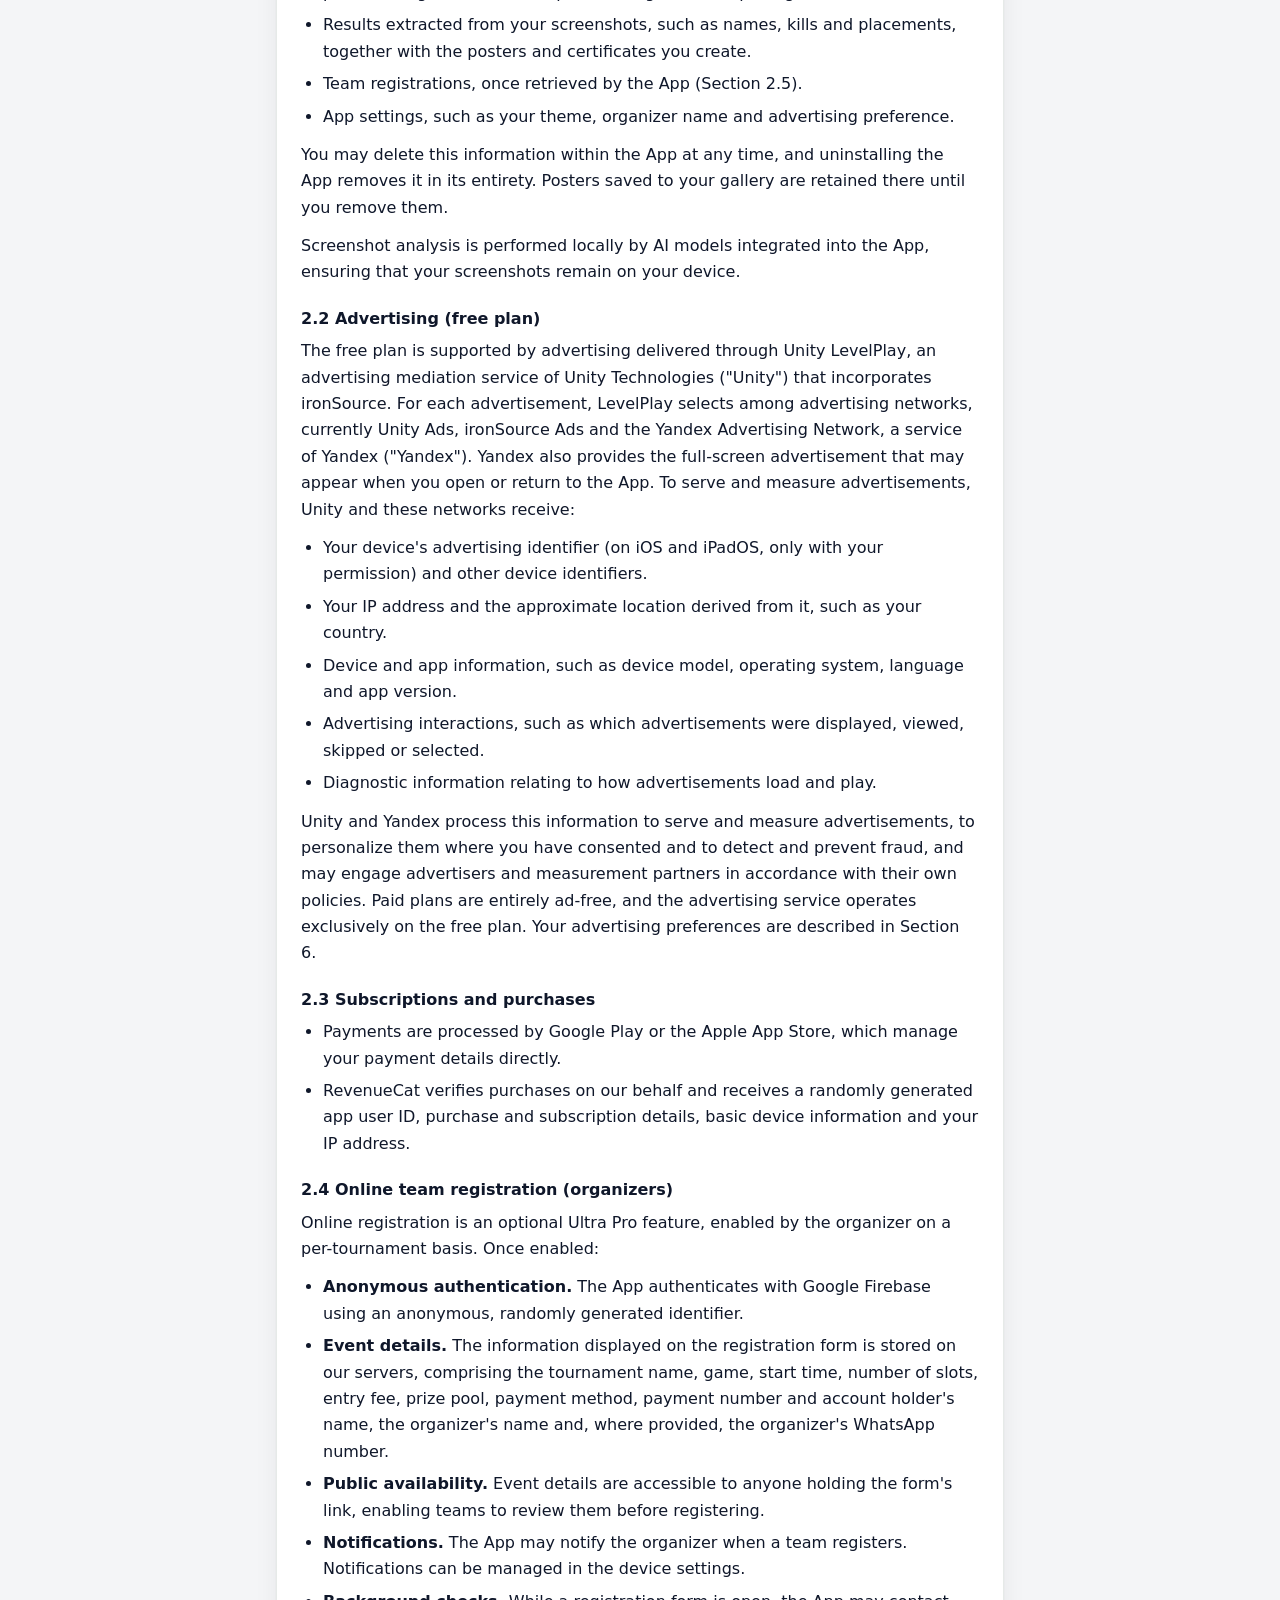
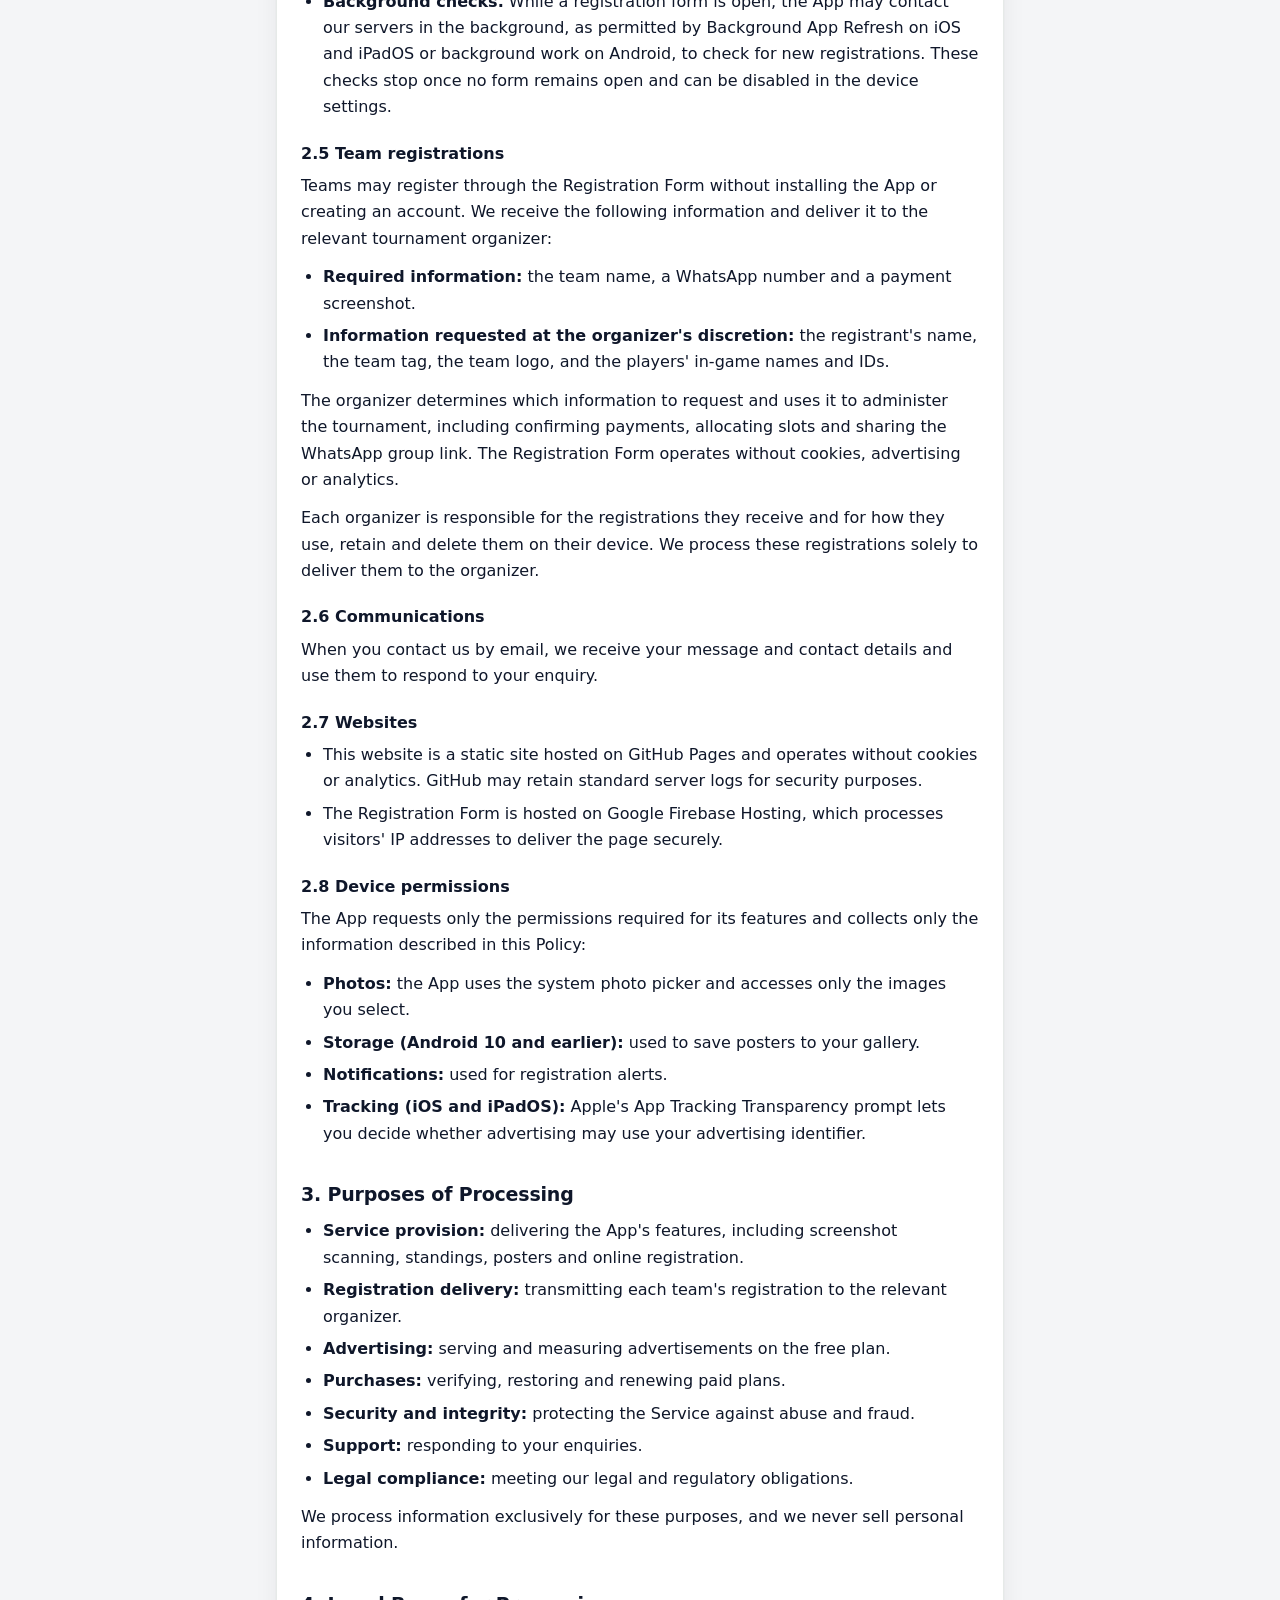
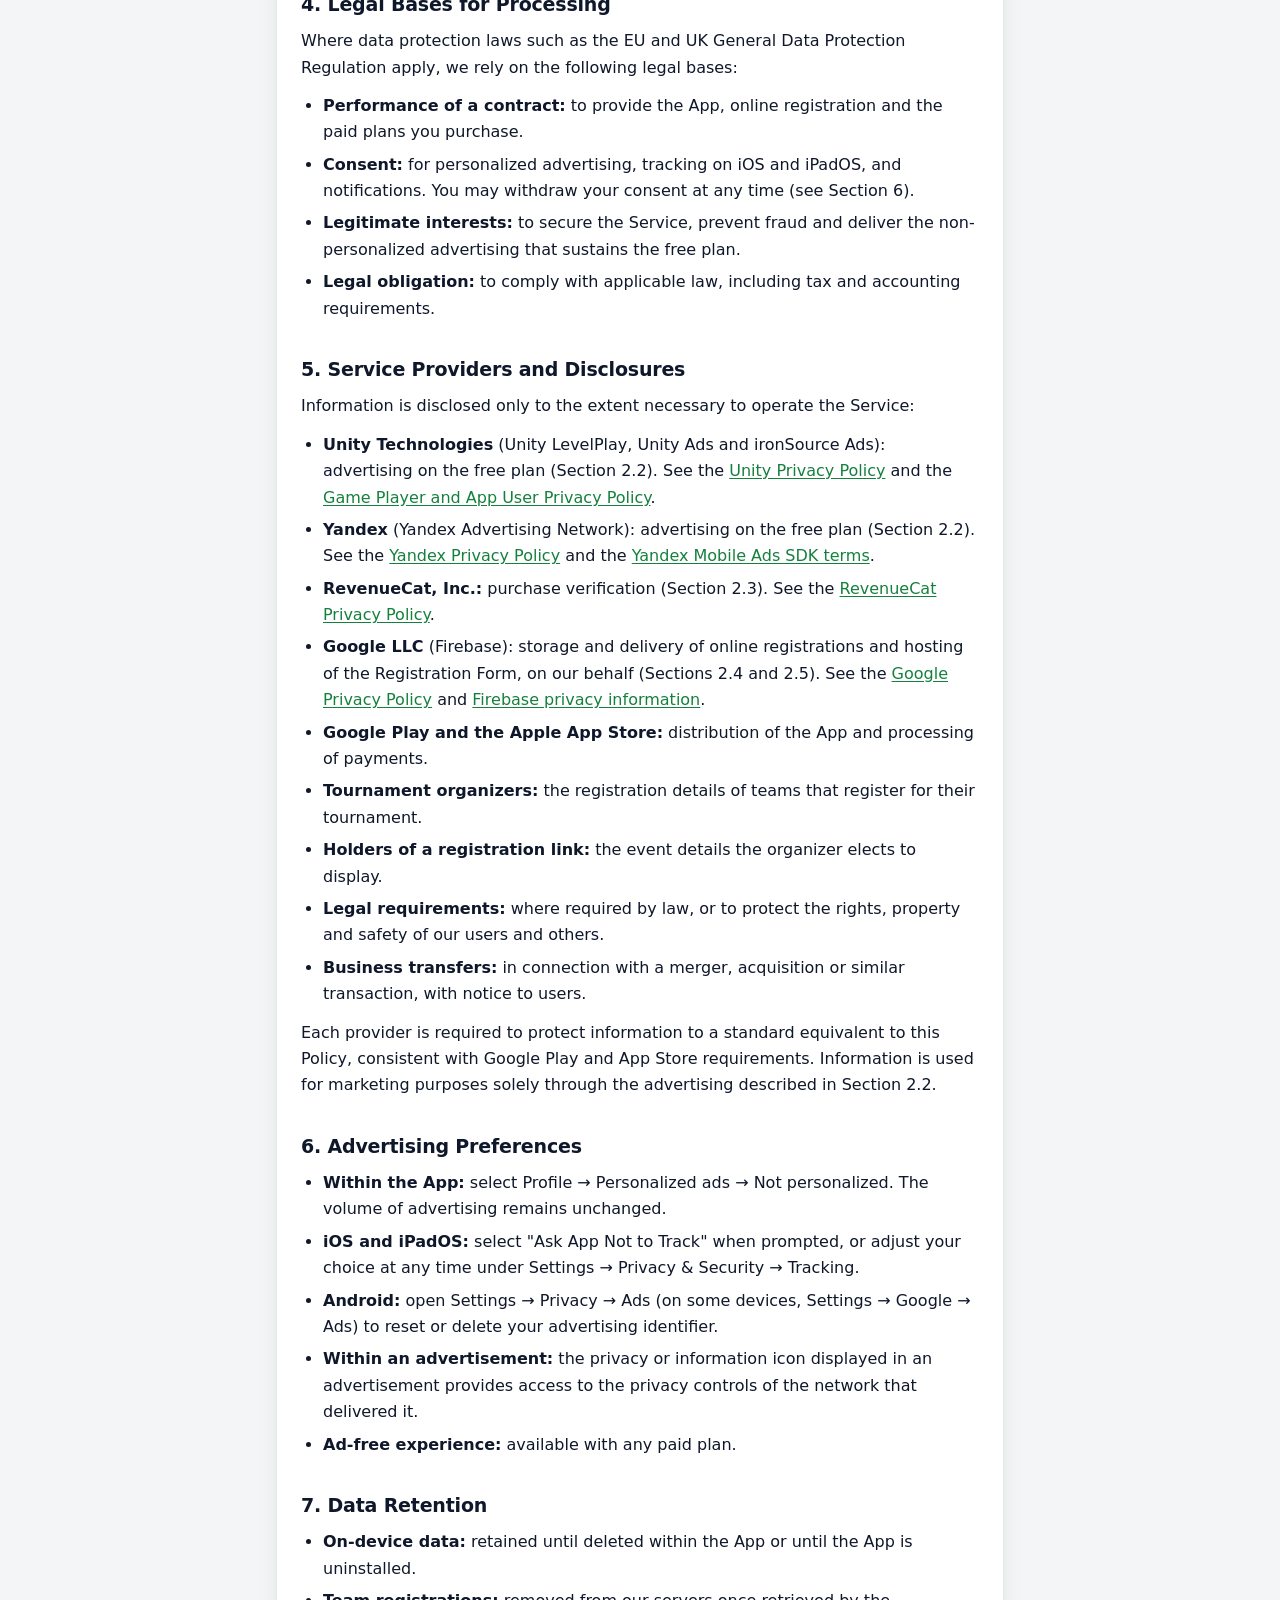
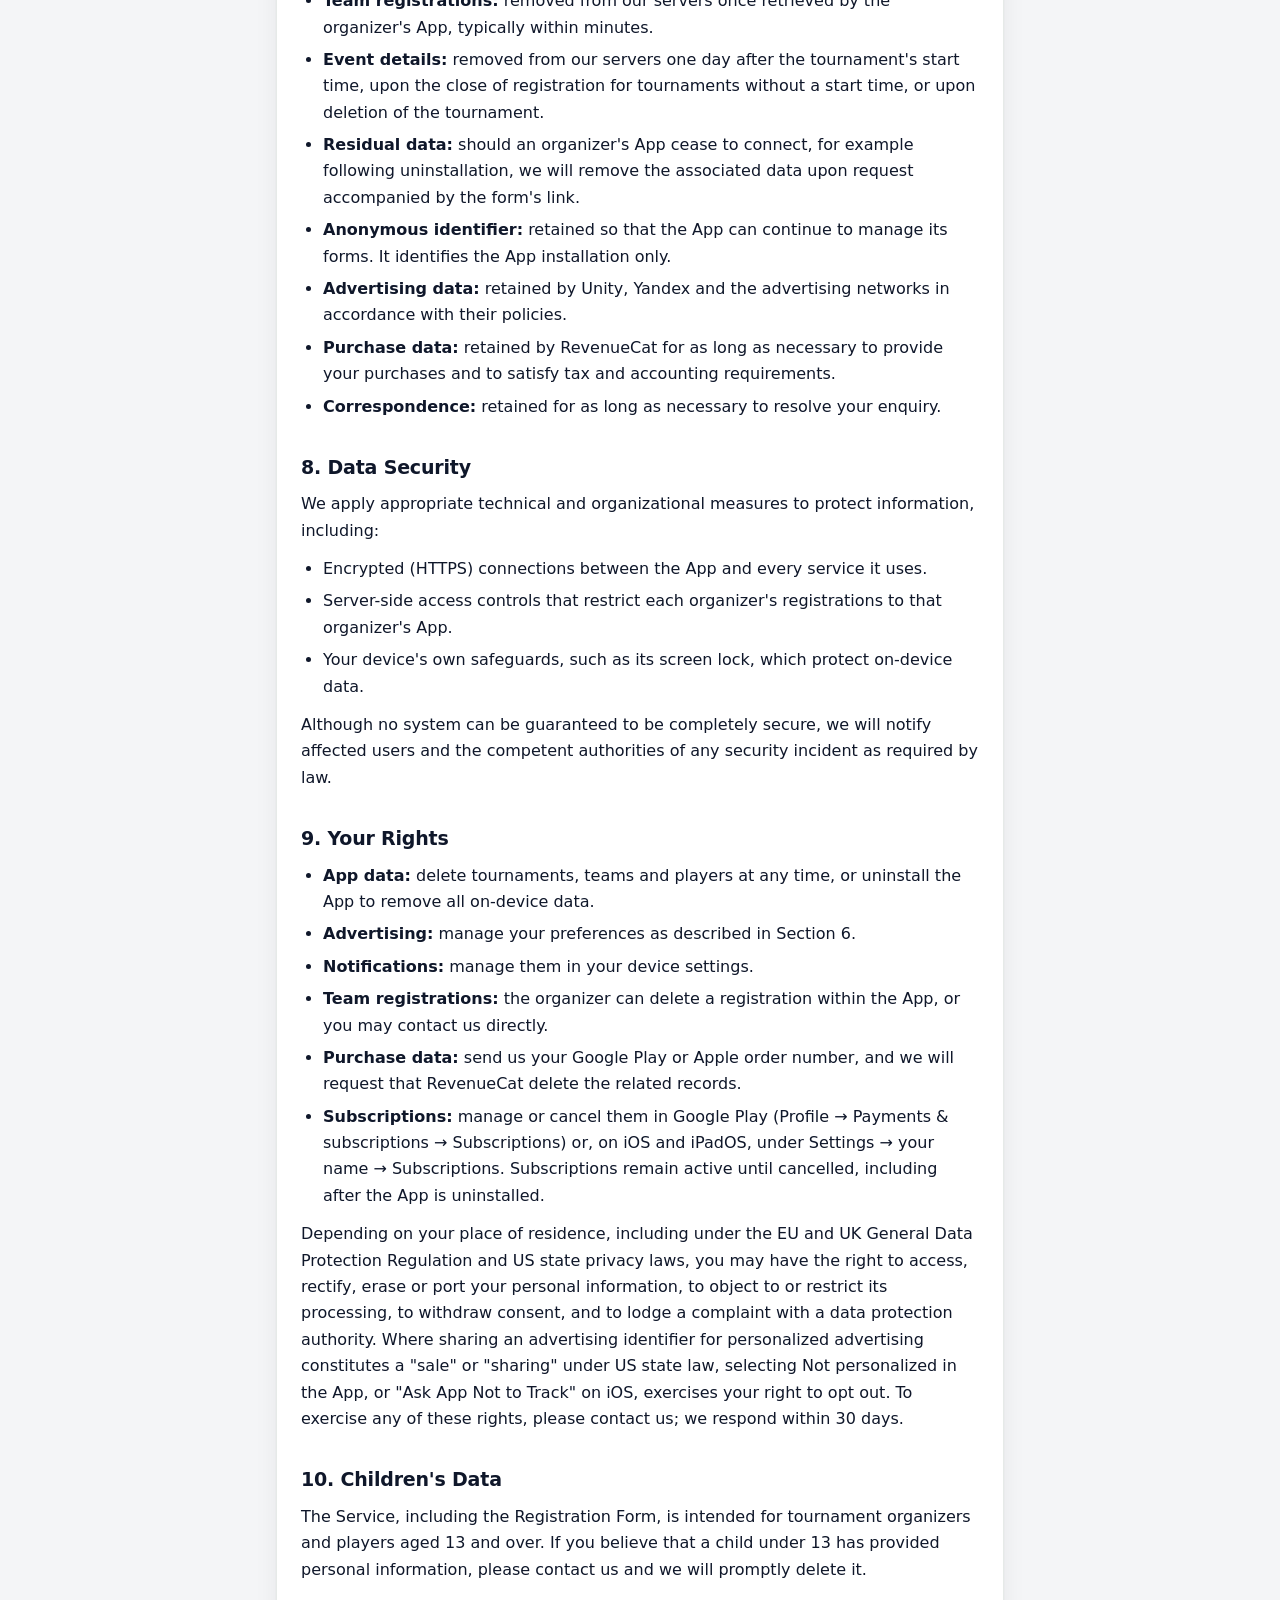
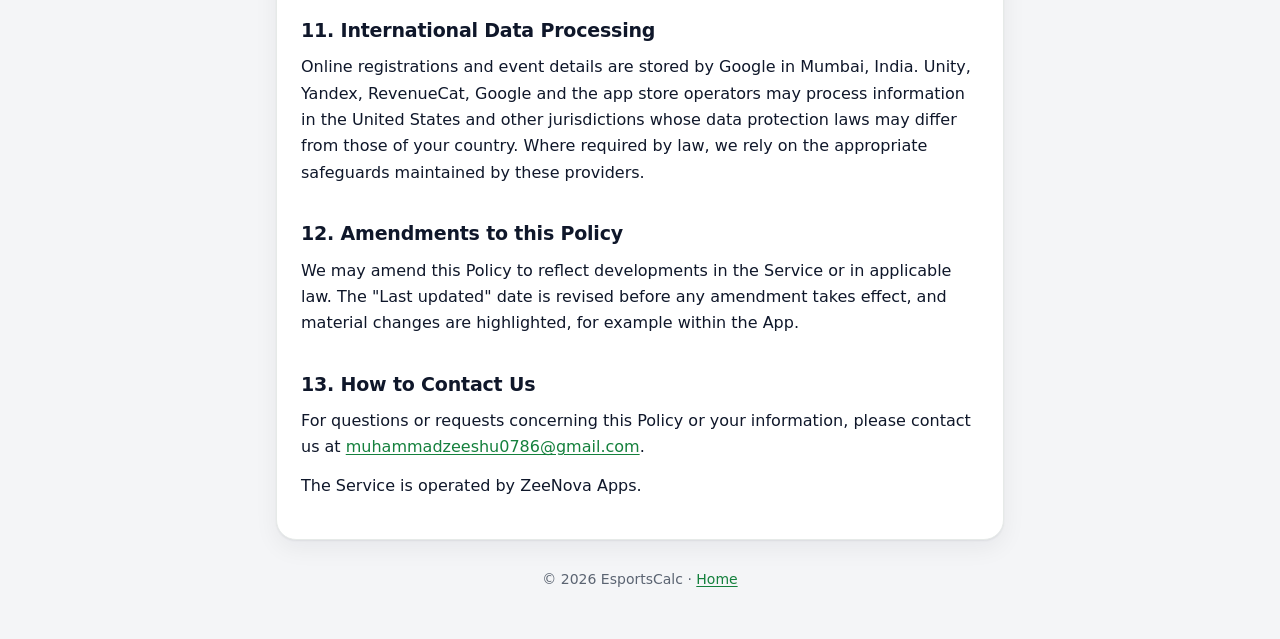
==== commit d4ad1303: "Privacy policy: ads through Unity LevelPlay (ironSource) and Yandex Co-Authored-By: Claude Opus 5.5 " ====
--- a/privacy.html
+++ b/privacy.html
@@ -15,7 +15,7 @@
 
     <article class="card">
       <h1>Privacy Policy</h1>
-      <p class="updated">EsportsCalc: Standings Maker &middot; Last updated: October 26, 2026</p>
+      <p class="updated">EsportsCalc: Standings Maker &middot; Last updated: November 4, 2026</p>
 
       <p>This Privacy Policy sets out how ZeeNova Apps ("we", "us" or "our") processes, protects and discloses information in connection with EsportsCalc: Standings Maker for Android and iOS (the "App"), the team registration form available at esportscalc.web.app (the "Registration Form") and this website (collectively, the "Service").</p>
       <p>The App is designed on a device-first basis: tournament data is stored locally on your device and remains under your control. Information is transmitted to our servers solely where you elect to use online team registration, as described in Section 2.4.</p>
@@ -41,7 +41,7 @@
       <h2 id="scope">1. Scope and Application</h2>
       <ul>
         <li>This Policy governs the processing of information through the Service.</li>
-        <li>Third-party services, including Google Play, the Apple App Store, Unity Ads, RevenueCat and Google Firebase, are governed by their respective privacy policies, as are external websites accessed through links within the Service.</li>
+        <li>Third-party services, including Google Play, the Apple App Store, Unity Ads, Unity LevelPlay, the Yandex Advertising Network, RevenueCat and Google Firebase, are governed by their respective privacy policies, as are external websites accessed through links within the Service.</li>
         <li>Content you elect to share beyond the App, such as a poster published on social media, is subject to the policies of the platform on which it is shared.</li>
       </ul>
 
@@ -61,7 +61,7 @@
       <p>Screenshot analysis is performed locally by AI models integrated into the App, ensuring that your screenshots remain on your device.</p>
 
       <h3>2.2 Advertising (free plan)</h3>
-      <p>The free plan is supported by advertising delivered through Unity Ads, a service of Unity Technologies ("Unity"). To serve and measure advertisements, Unity receives:</p>
+      <p>The free plan is supported by advertising delivered through Unity LevelPlay, an advertising mediation service of Unity Technologies ("Unity") that incorporates ironSource. For each advertisement, LevelPlay selects among advertising networks, currently Unity Ads, ironSource Ads and the Yandex Advertising Network, a service of Yandex ("Yandex"). Yandex also provides the full-screen advertisement that may appear when you open or return to the App. To serve and measure advertisements, Unity and these networks receive:</p>
       <ul>
         <li>Your device's advertising identifier (on iOS and iPadOS, only with your permission) and other device identifiers.</li>
         <li>Your IP address and the approximate location derived from it, such as your country.</li>
@@ -69,7 +69,7 @@
         <li>Advertising interactions, such as which advertisements were displayed, viewed, skipped or selected.</li>
         <li>Diagnostic information relating to how advertisements load and play.</li>
       </ul>
-      <p>Unity processes this information to serve and measure advertisements, to personalize them where you have consented and to detect and prevent fraud, and may engage advertisers and measurement partners in accordance with its own policies. Paid plans are entirely ad-free, and the advertising service operates exclusively on the free plan. Your advertising preferences are described in Section 6.</p>
+      <p>Unity and Yandex process this information to serve and measure advertisements, to personalize them where you have consented and to detect and prevent fraud, and may engage advertisers and measurement partners in accordance with their own policies. Paid plans are entirely ad-free, and the advertising service operates exclusively on the free plan. Your advertising preferences are described in Section 6.</p>
 
       <h3>2.3 Subscriptions and purchases</h3>
       <ul>
@@ -138,7 +138,8 @@
       <h2 id="disclosures">5. Service Providers and Disclosures</h2>
       <p>Information is disclosed only to the extent necessary to operate the Service:</p>
       <ul>
-        <li><strong>Unity Technologies</strong> (Unity Ads): advertising on the free plan (Section 2.2). See the <a href="https://unity.com/legal/privacy-policy">Unity Privacy Policy</a> and the <a href="https://unity.com/legal/game-player-and-app-user-privacy-policy">Game Player and App User Privacy Policy</a>.</li>
+        <li><strong>Unity Technologies</strong> (Unity LevelPlay, Unity Ads and ironSource Ads): advertising on the free plan (Section 2.2). See the <a href="https://unity.com/legal/privacy-policy">Unity Privacy Policy</a> and the <a href="https://unity.com/legal/game-player-and-app-user-privacy-policy">Game Player and App User Privacy Policy</a>.</li>
+        <li><strong>Yandex</strong> (Yandex Advertising Network): advertising on the free plan (Section 2.2). See the <a href="https://yandex.com/legal/confidential/en/">Yandex Privacy Policy</a> and the <a href="https://yandex.com/legal/mobileads_sdk_agreement/en/">Yandex Mobile Ads SDK terms</a>.</li>
         <li><strong>RevenueCat, Inc.:</strong> purchase verification (Section 2.3). See the <a href="https://www.revenuecat.com/privacy">RevenueCat Privacy Policy</a>.</li>
         <li><strong>Google LLC</strong> (Firebase): storage and delivery of online registrations and hosting of the Registration Form, on our behalf (Sections 2.4 and 2.5). See the <a href="https://policies.google.com/privacy">Google Privacy Policy</a> and <a href="https://firebase.google.com/support/privacy">Firebase privacy information</a>.</li>
         <li><strong>Google Play and the Apple App Store:</strong> distribution of the App and processing of payments.</li>
@@ -154,7 +155,7 @@
         <li><strong>Within the App:</strong> select Profile &rarr; Personalized ads &rarr; Not personalized. The volume of advertising remains unchanged.</li>
         <li><strong>iOS and iPadOS:</strong> select "Ask App Not to Track" when prompted, or adjust your choice at any time under Settings &rarr; Privacy &amp; Security &rarr; Tracking.</li>
         <li><strong>Android:</strong> open Settings &rarr; Privacy &rarr; Ads (on some devices, Settings &rarr; Google &rarr; Ads) to reset or delete your advertising identifier.</li>
-        <li><strong>Within an advertisement:</strong> Unity's Data Privacy icon provides access to Unity's privacy controls.</li>
+        <li><strong>Within an advertisement:</strong> the privacy or information icon displayed in an advertisement provides access to the privacy controls of the network that delivered it.</li>
         <li><strong>Ad-free experience:</strong> available with any paid plan.</li>
       </ul>
 
@@ -165,7 +166,7 @@
         <li><strong>Event details:</strong> removed from our servers one day after the tournament's start time, upon the close of registration for tournaments without a start time, or upon deletion of the tournament.</li>
         <li><strong>Residual data:</strong> should an organizer's App cease to connect, for example following uninstallation, we will remove the associated data upon request accompanied by the form's link.</li>
         <li><strong>Anonymous identifier:</strong> retained so that the App can continue to manage its forms. It identifies the App installation only.</li>
-        <li><strong>Advertising data:</strong> retained by Unity in accordance with its policies.</li>
+        <li><strong>Advertising data:</strong> retained by Unity, Yandex and the advertising networks in accordance with their policies.</li>
         <li><strong>Purchase data:</strong> retained by RevenueCat for as long as necessary to provide your purchases and to satisfy tax and accounting requirements.</li>
         <li><strong>Correspondence:</strong> retained for as long as necessary to resolve your enquiry.</li>
       </ul>
@@ -194,7 +195,7 @@
       <p>The Service, including the Registration Form, is intended for tournament organizers and players aged 13 and over. If you believe that a child under 13 has provided personal information, please contact us and we will promptly delete it.</p>
 
       <h2 id="international">11. International Data Processing</h2>
-      <p>Online registrations and event details are stored by Google in Mumbai, India. Unity, RevenueCat, Google and the app store operators may process information in the United States and other jurisdictions whose data protection laws may differ from those of your country. Where required by law, we rely on the appropriate safeguards maintained by these providers.</p>
+      <p>Online registrations and event details are stored by Google in Mumbai, India. Unity, Yandex, RevenueCat, Google and the app store operators may process information in the United States and other jurisdictions whose data protection laws may differ from those of your country. Where required by law, we rely on the appropriate safeguards maintained by these providers.</p>
 
       <h2 id="amendments">12. Amendments to this Policy</h2>
       <p>We may amend this Policy to reflect developments in the Service or in applicable law. The "Last updated" date is revised before any amendment takes effect, and material changes are highlighted, for example within the App.</p>
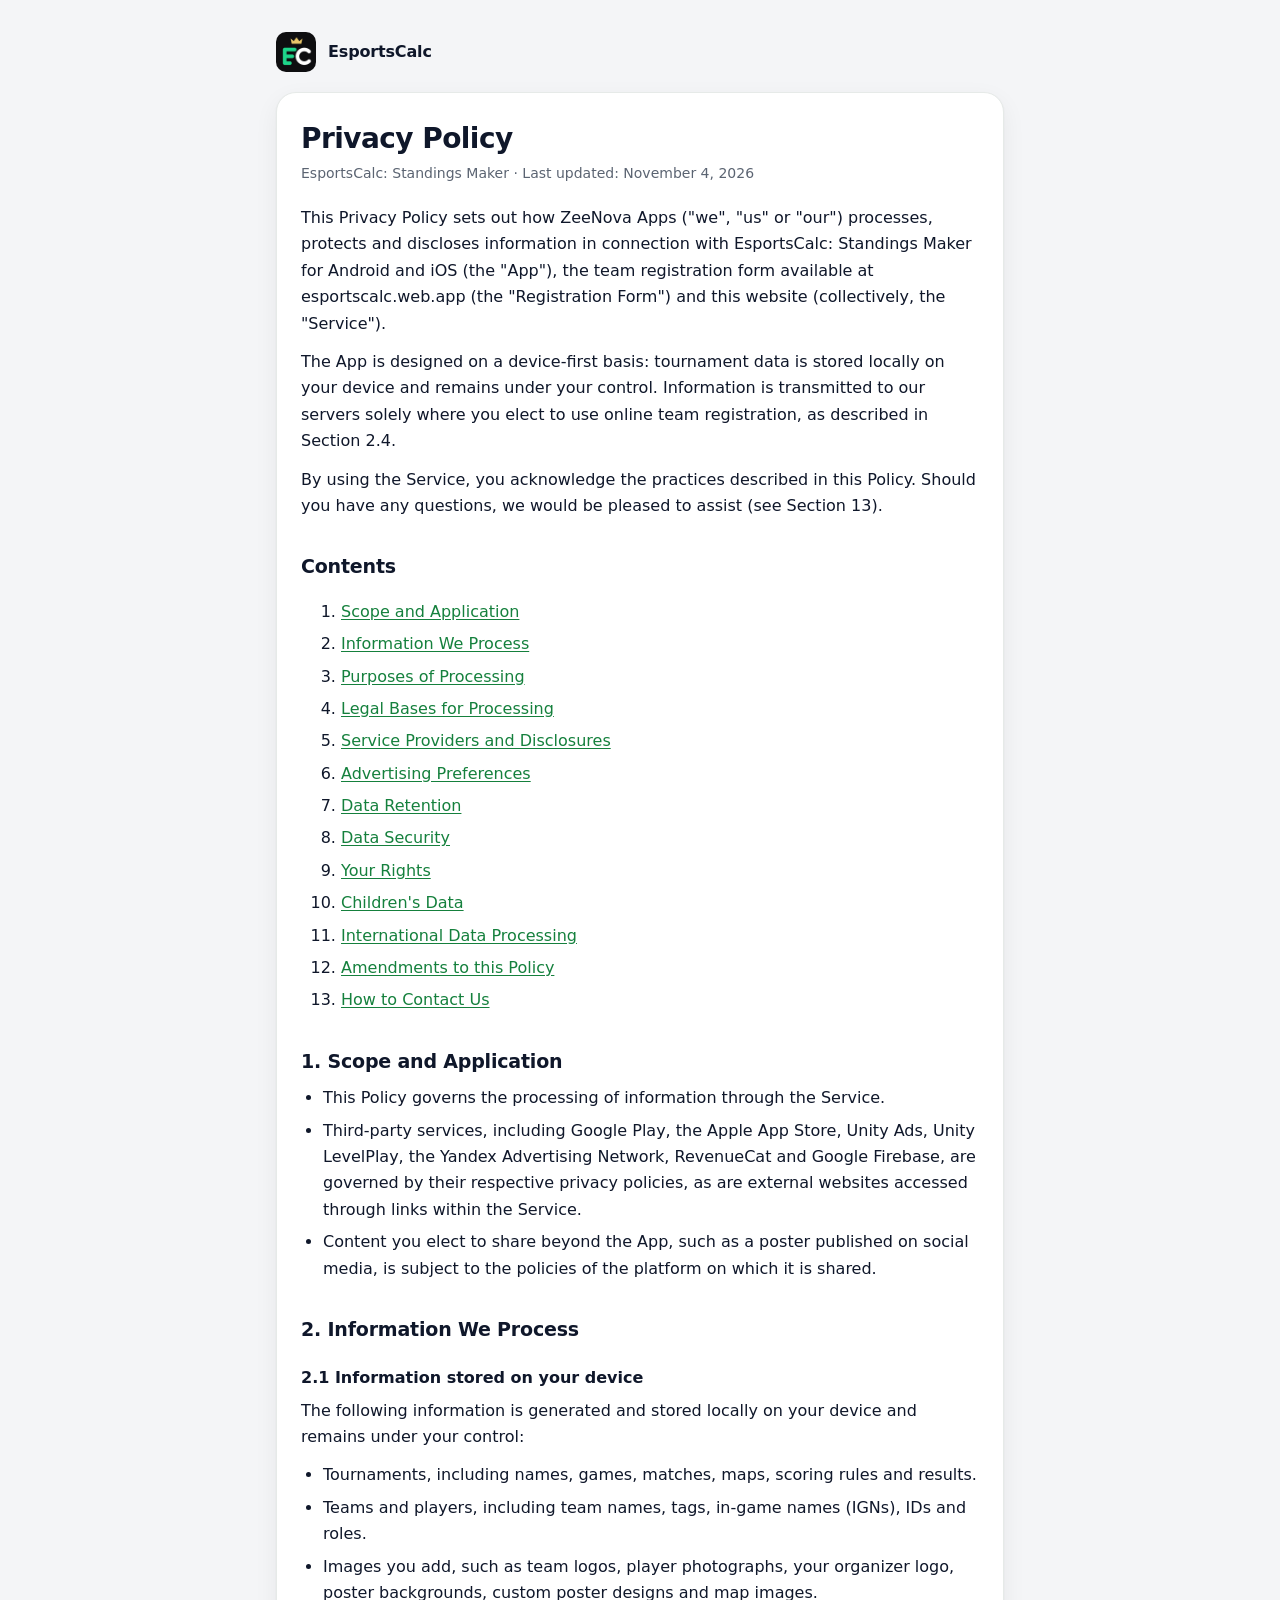
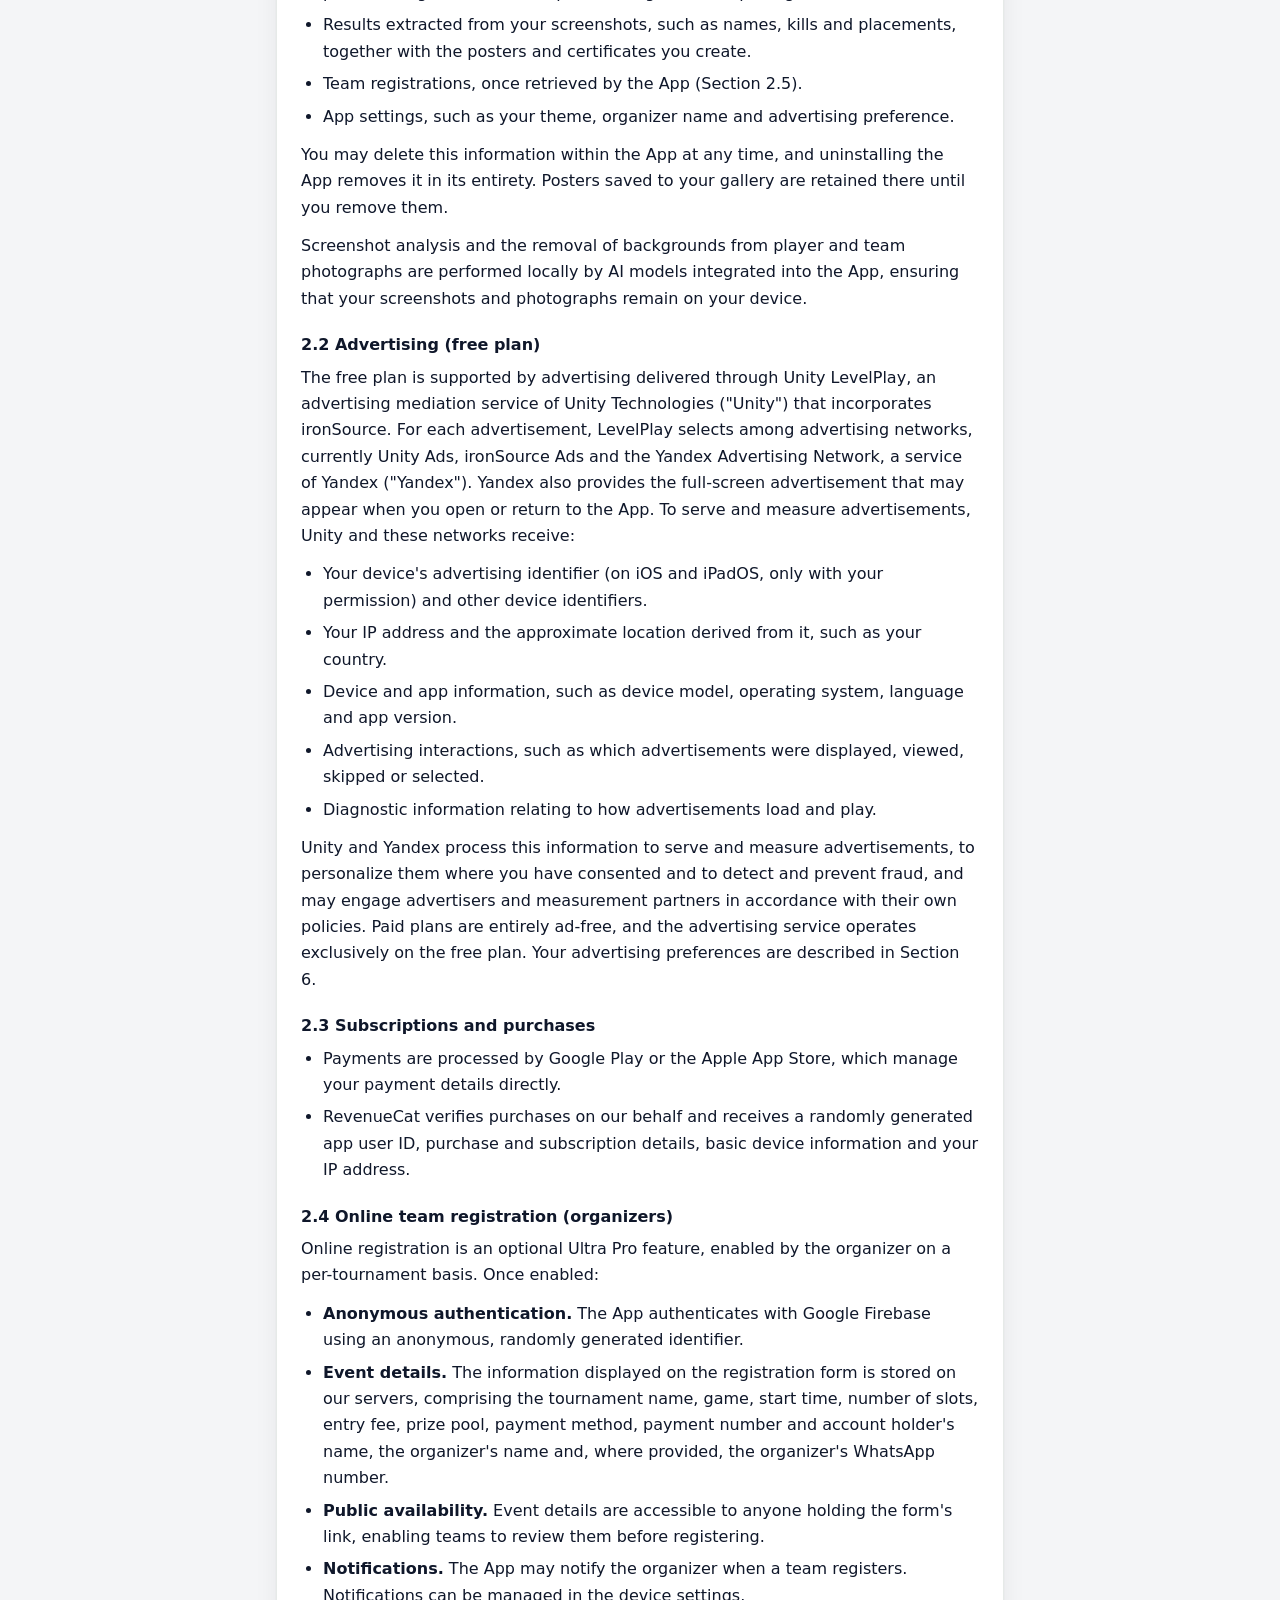
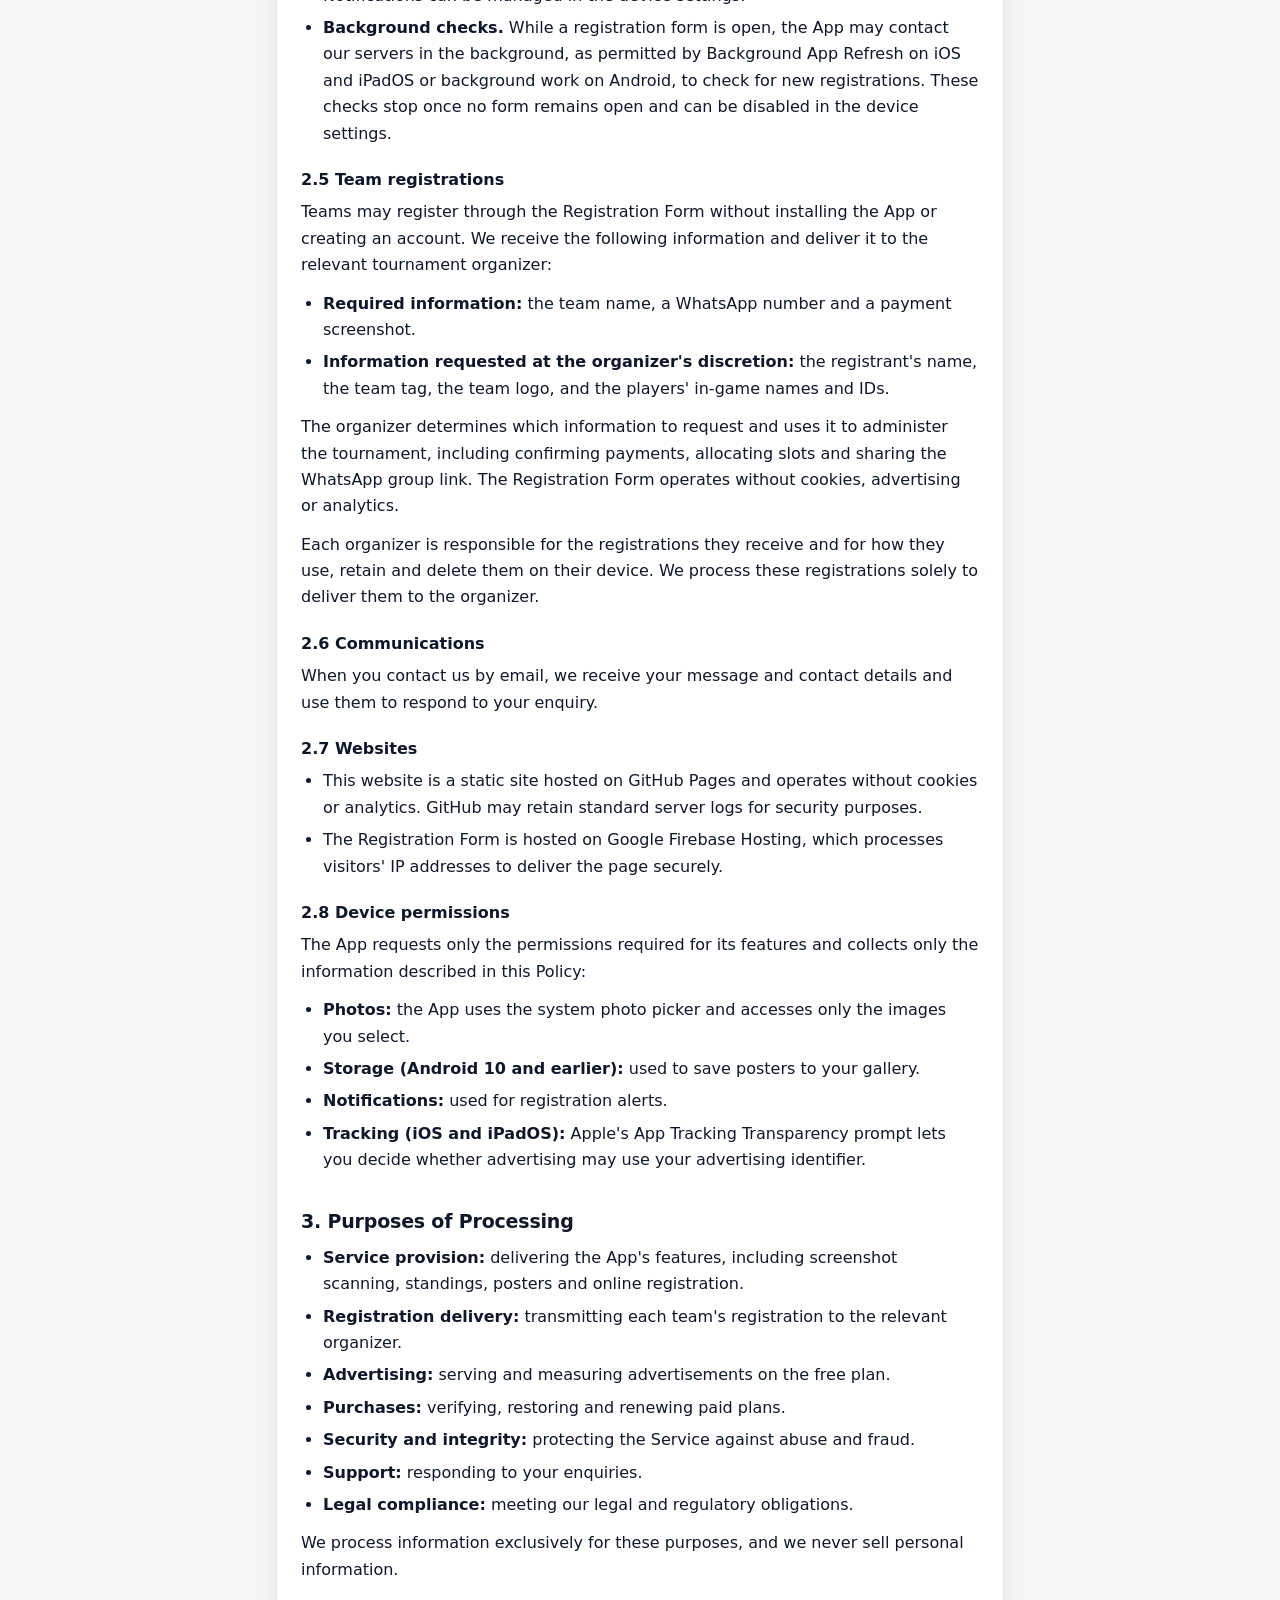
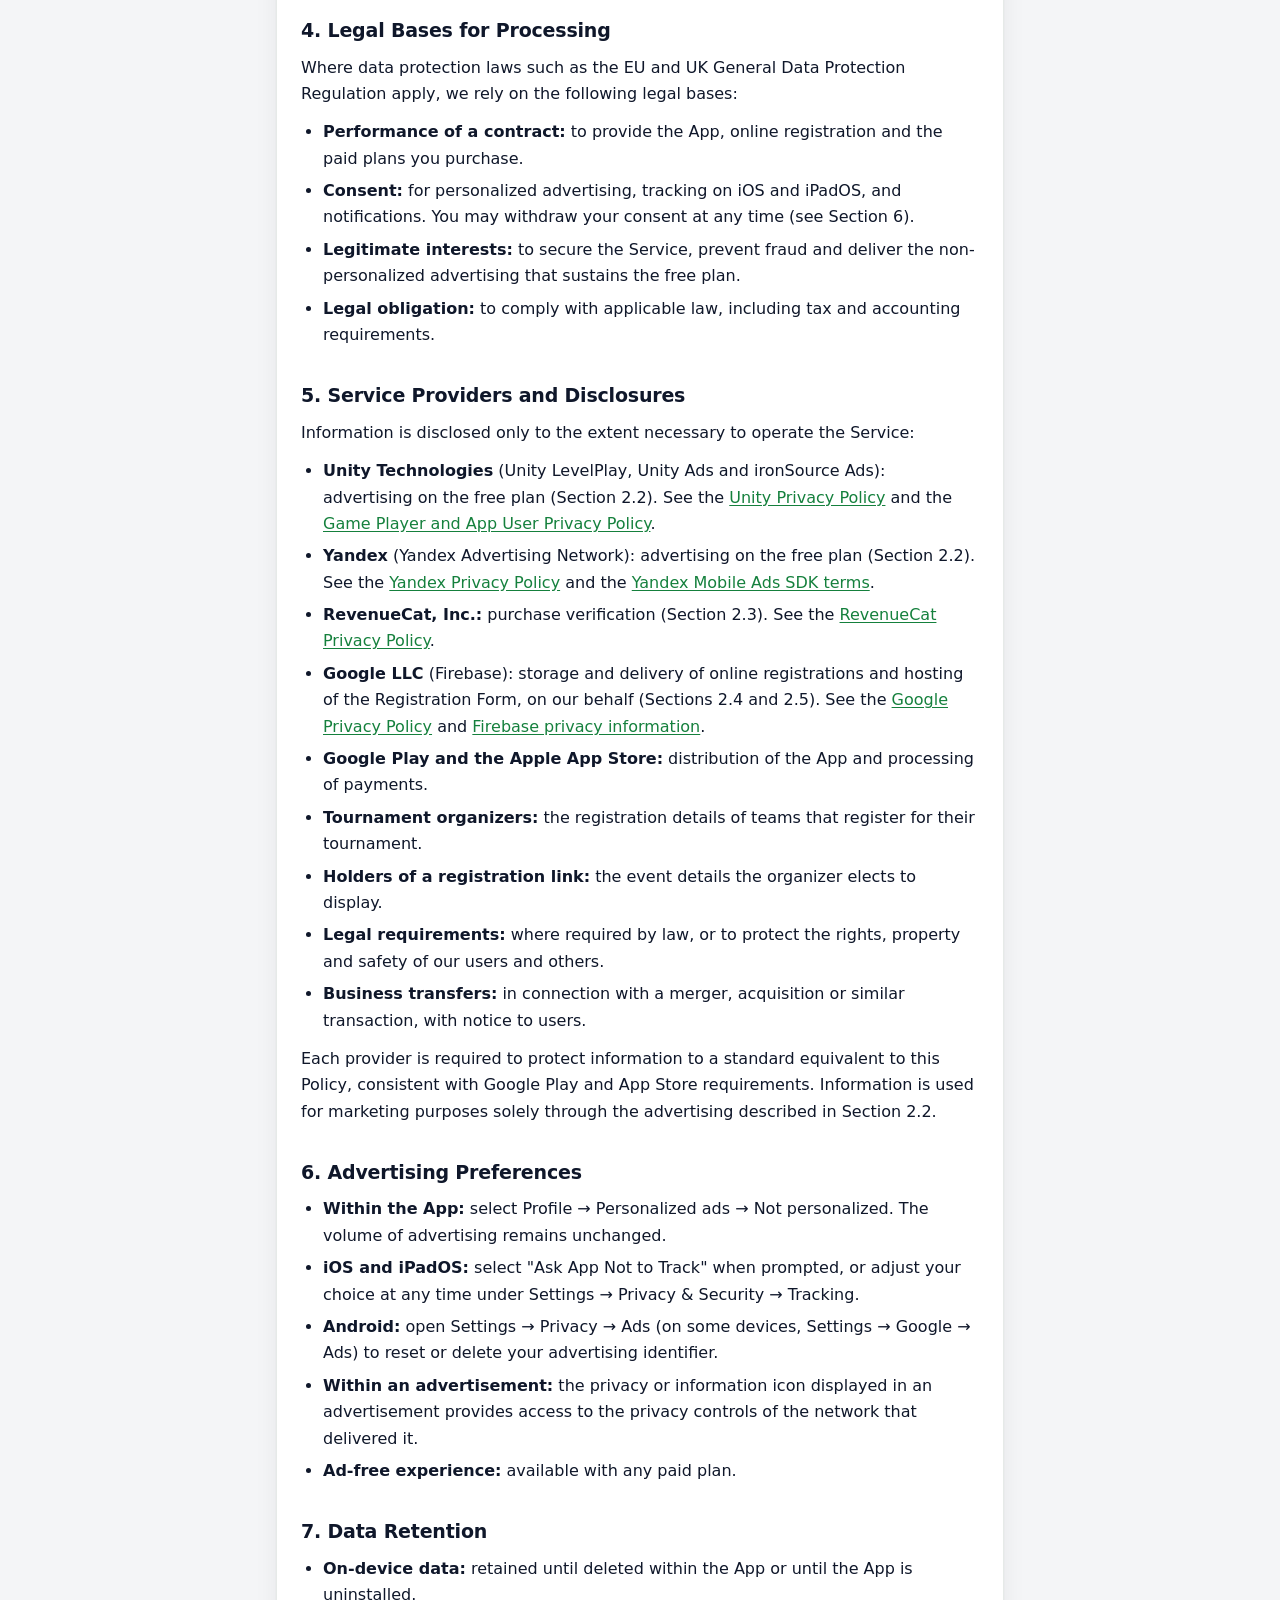
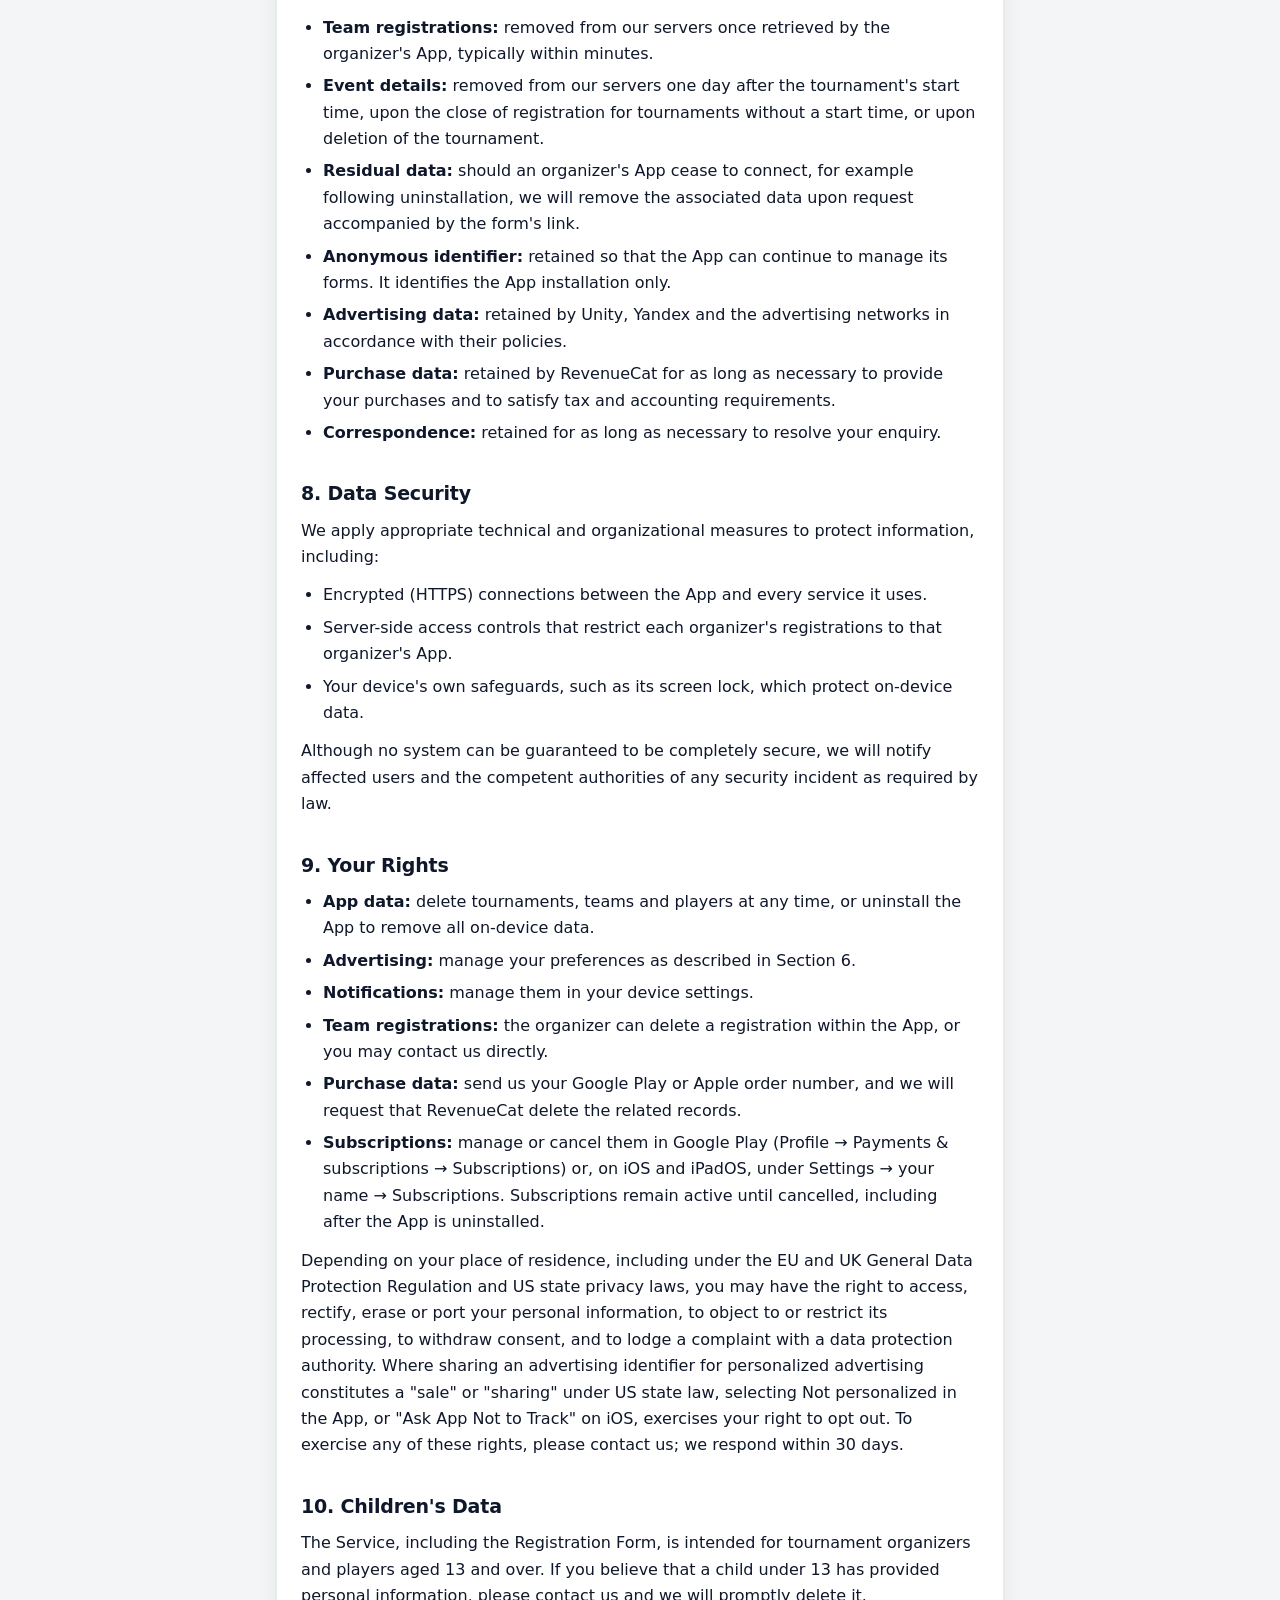
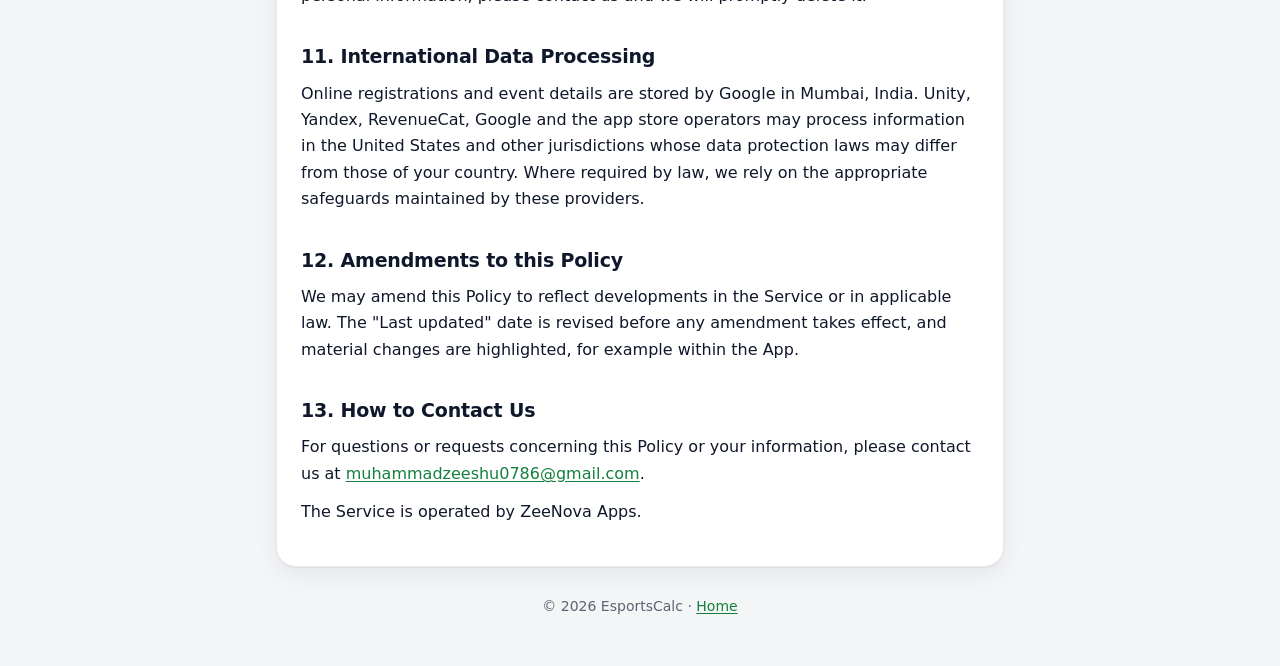
==== commit 8e57c2eb: "Privacy policy: photo background removal also runs on the device Co-Authored-By: Claude Opus 5.5 <no" ====
--- a/privacy.html
+++ b/privacy.html
@@ -58,7 +58,7 @@
         <li>App settings, such as your theme, organizer name and advertising preference.</li>
       </ul>
       <p>You may delete this information within the App at any time, and uninstalling the App removes it in its entirety. Posters saved to your gallery are retained there until you remove them.</p>
-      <p>Screenshot analysis is performed locally by AI models integrated into the App, ensuring that your screenshots remain on your device.</p>
+      <p>Screenshot analysis and the removal of backgrounds from player and team photographs are performed locally by AI models integrated into the App, ensuring that your screenshots and photographs remain on your device.</p>
 
       <h3>2.2 Advertising (free plan)</h3>
       <p>The free plan is supported by advertising delivered through Unity LevelPlay, an advertising mediation service of Unity Technologies ("Unity") that incorporates ironSource. For each advertisement, LevelPlay selects among advertising networks, currently Unity Ads, ironSource Ads and the Yandex Advertising Network, a service of Yandex ("Yandex"). Yandex also provides the full-screen advertisement that may appear when you open or return to the App. To serve and measure advertisements, Unity and these networks receive:</p>
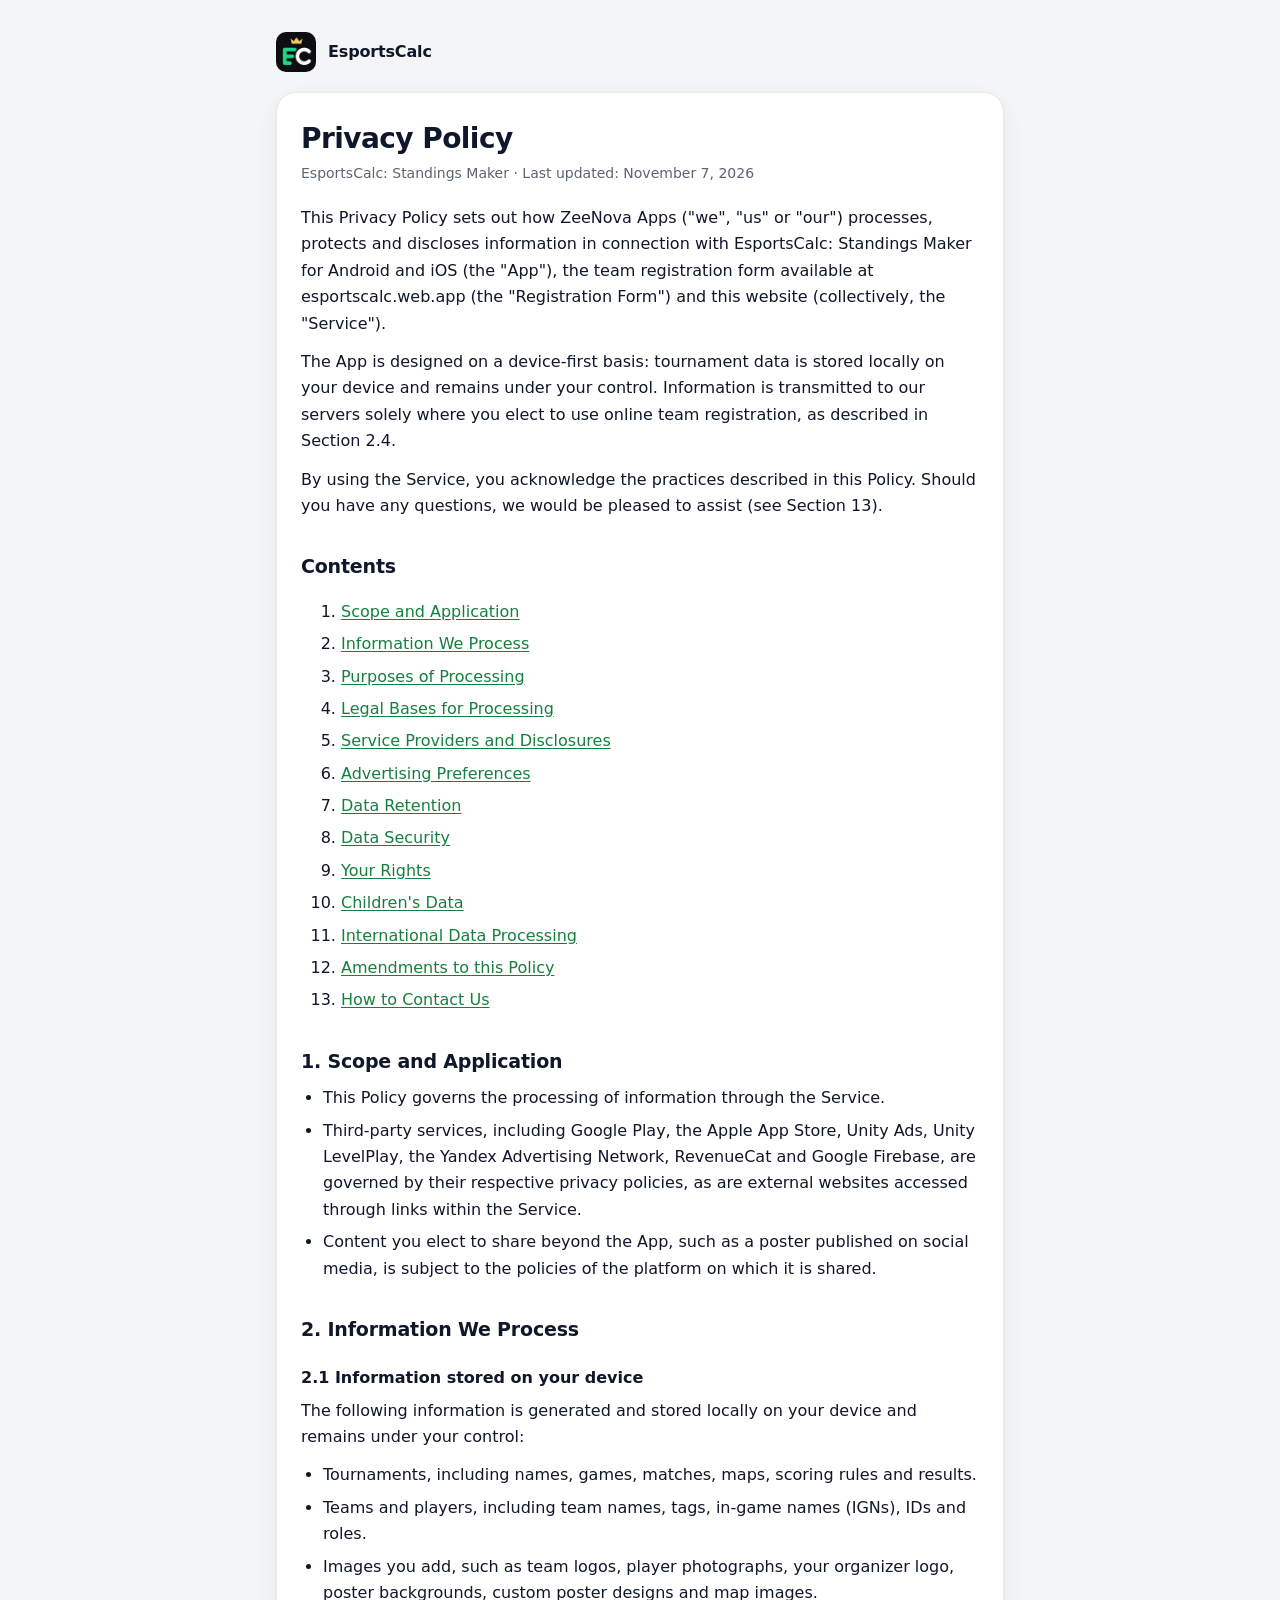
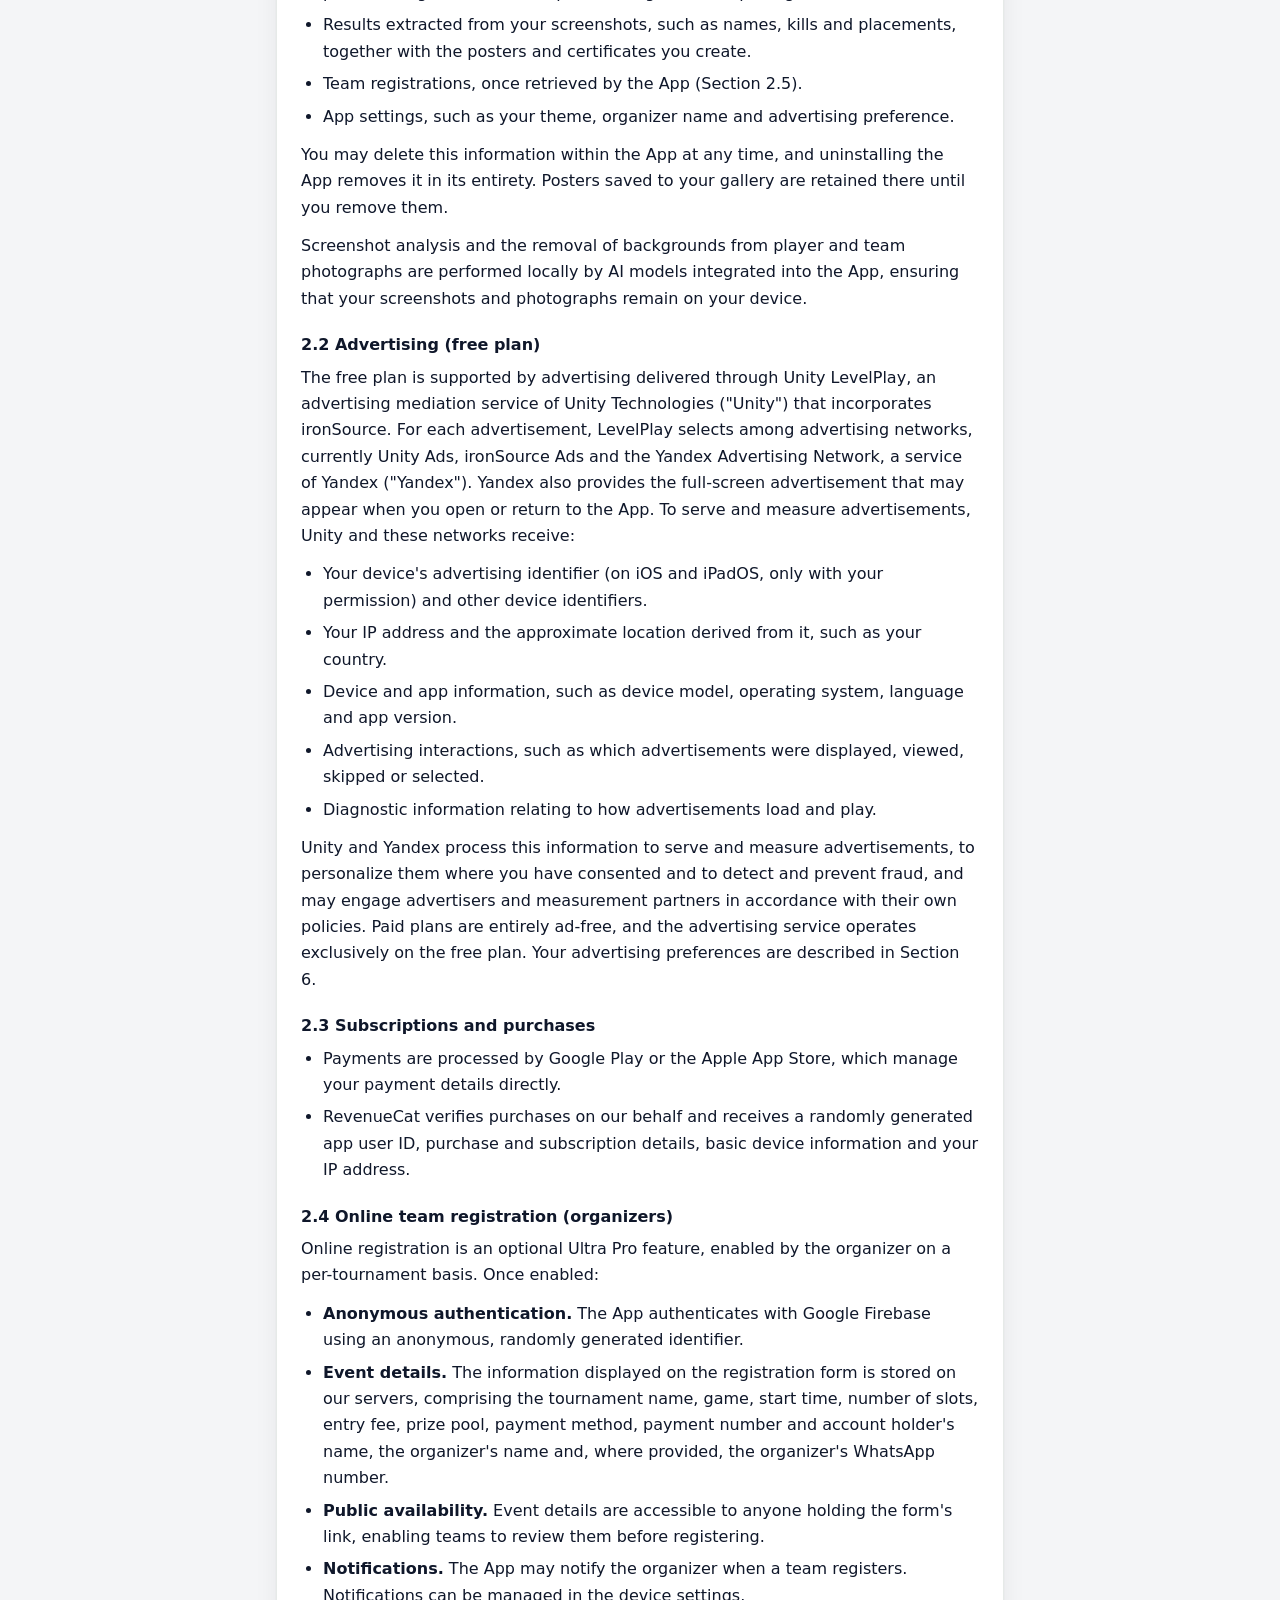
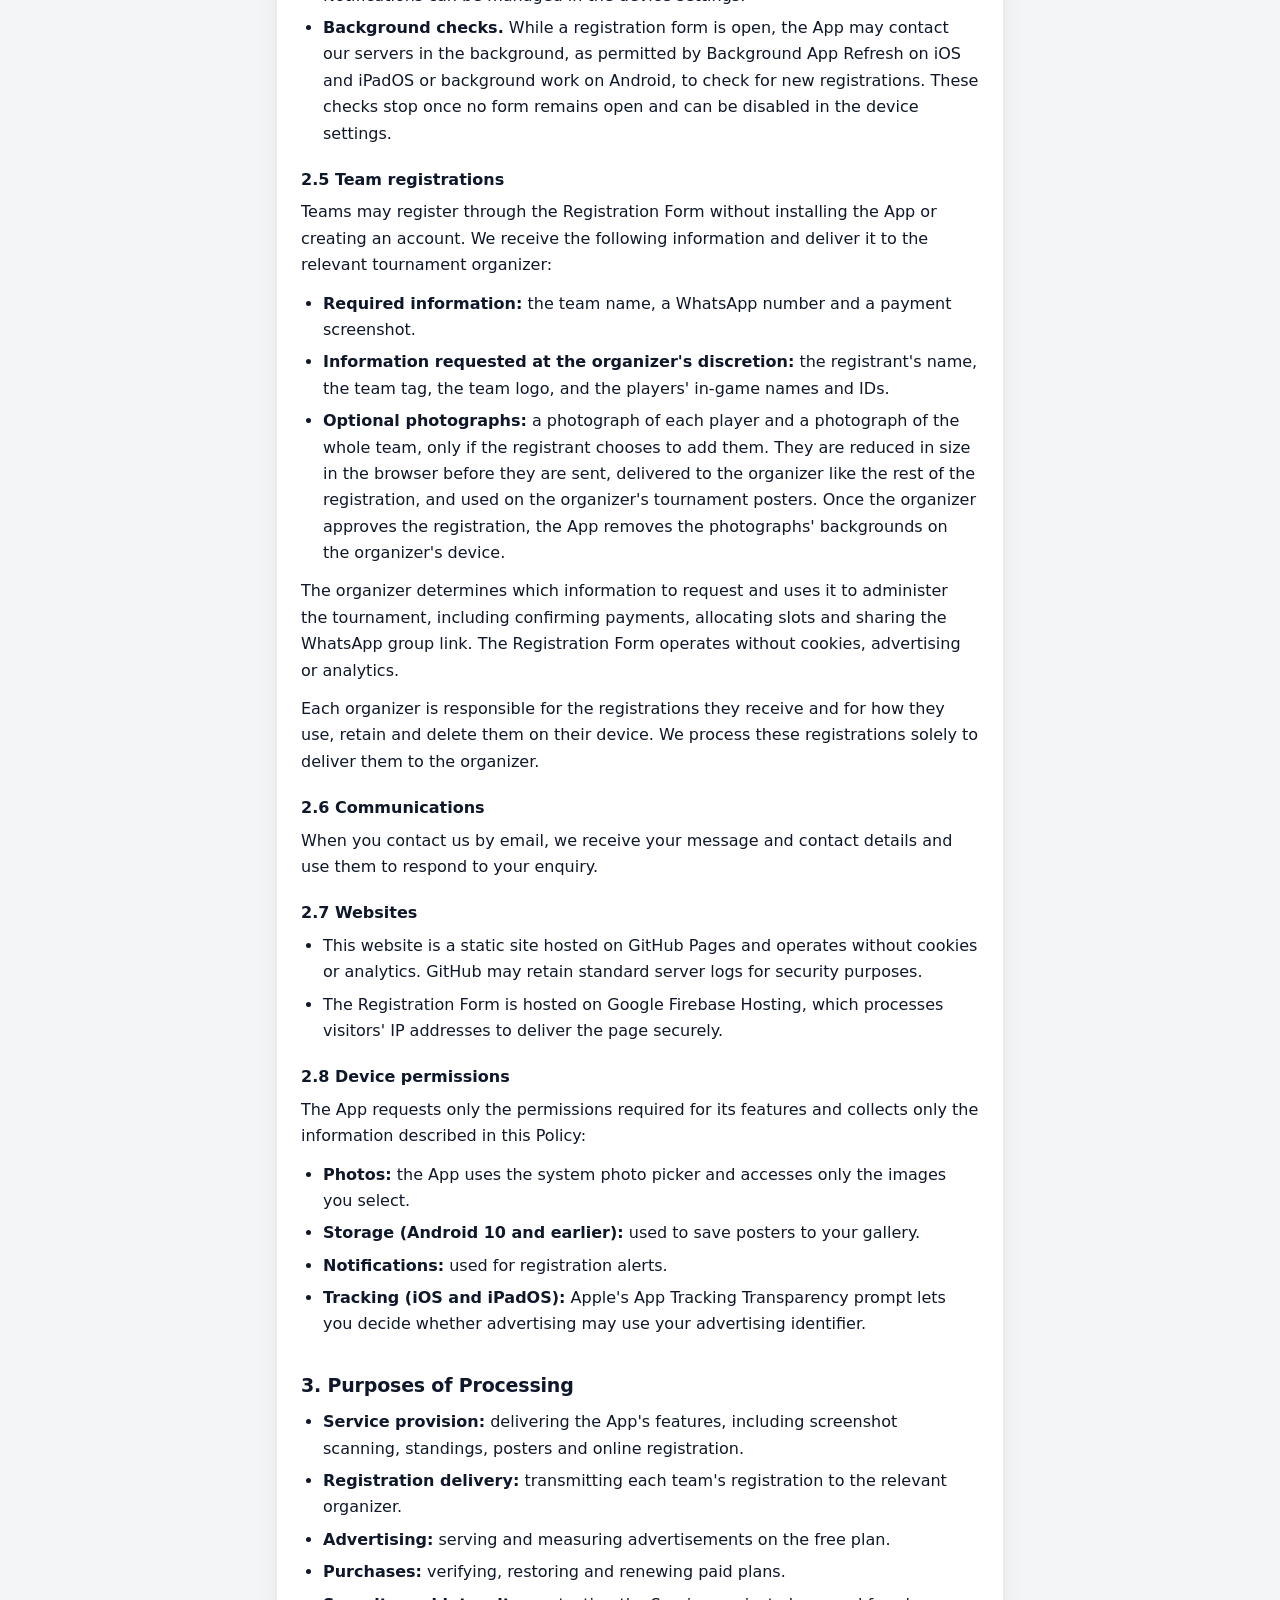
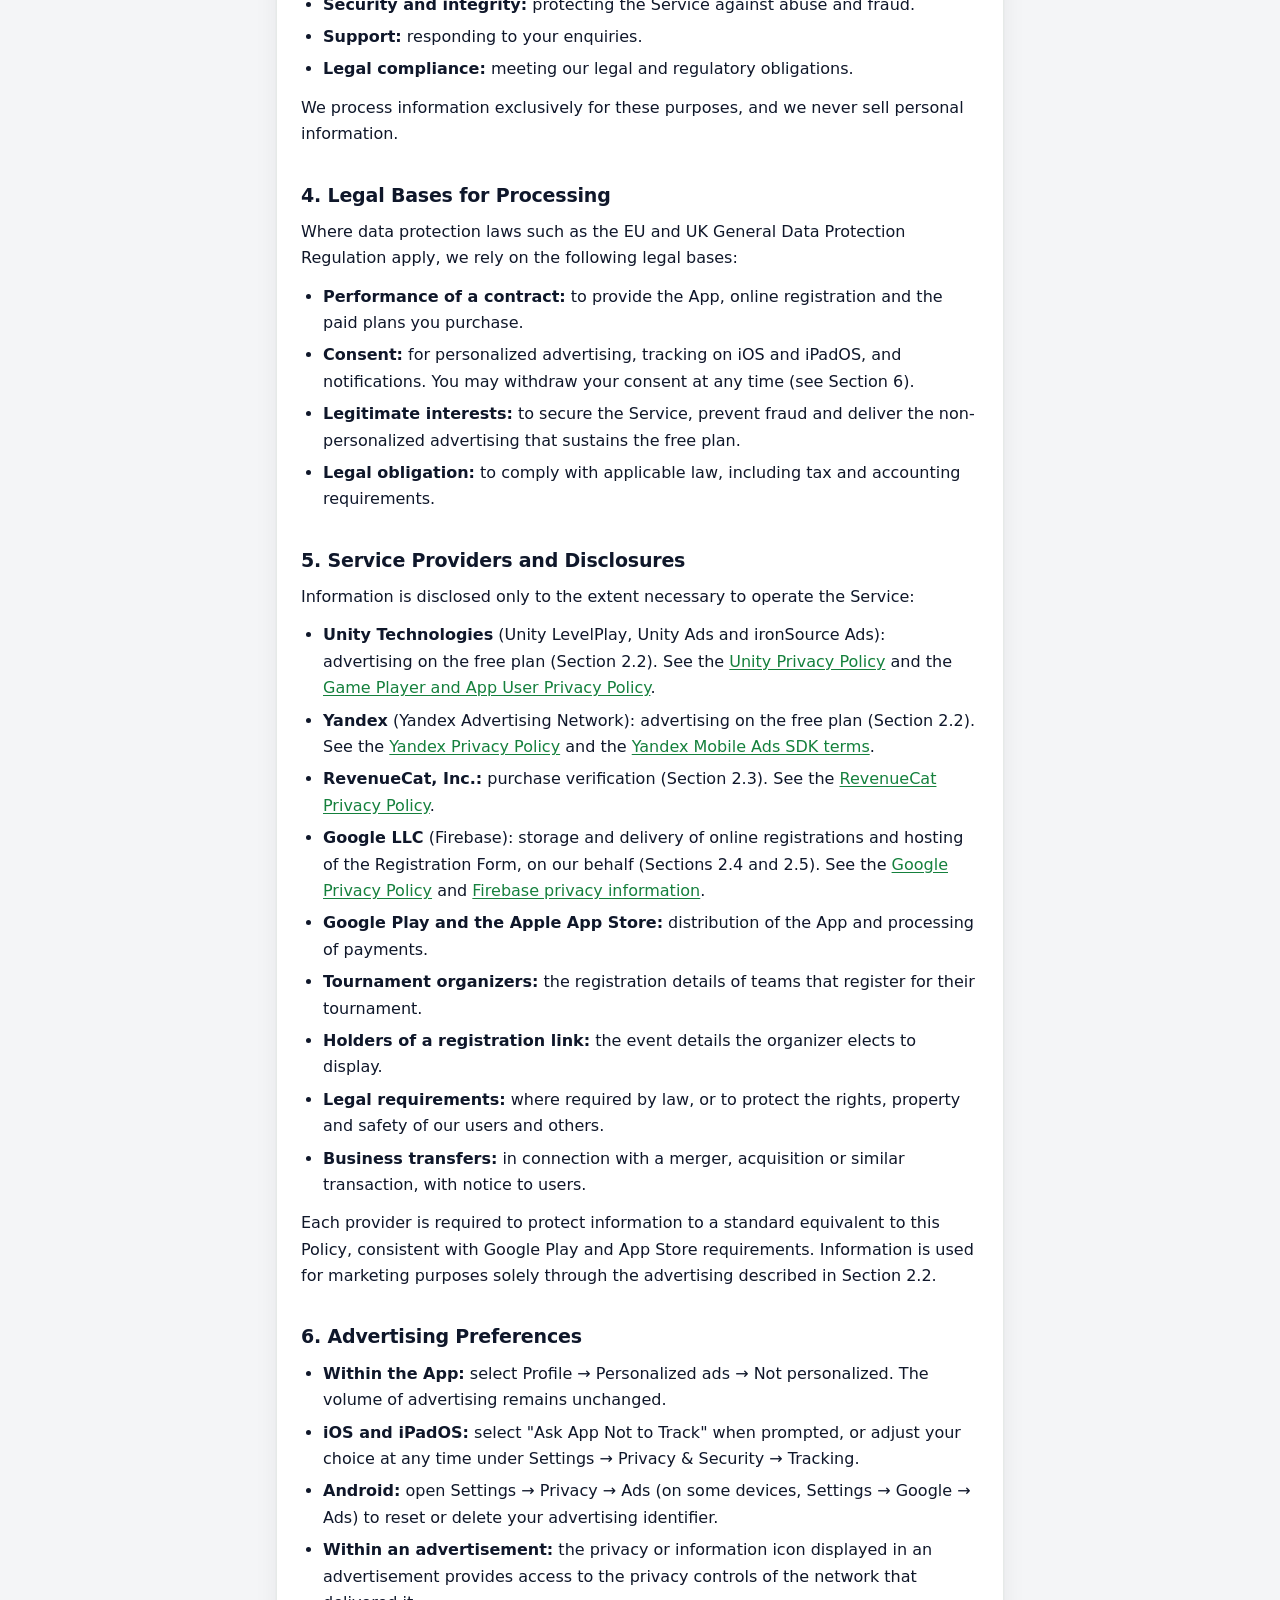
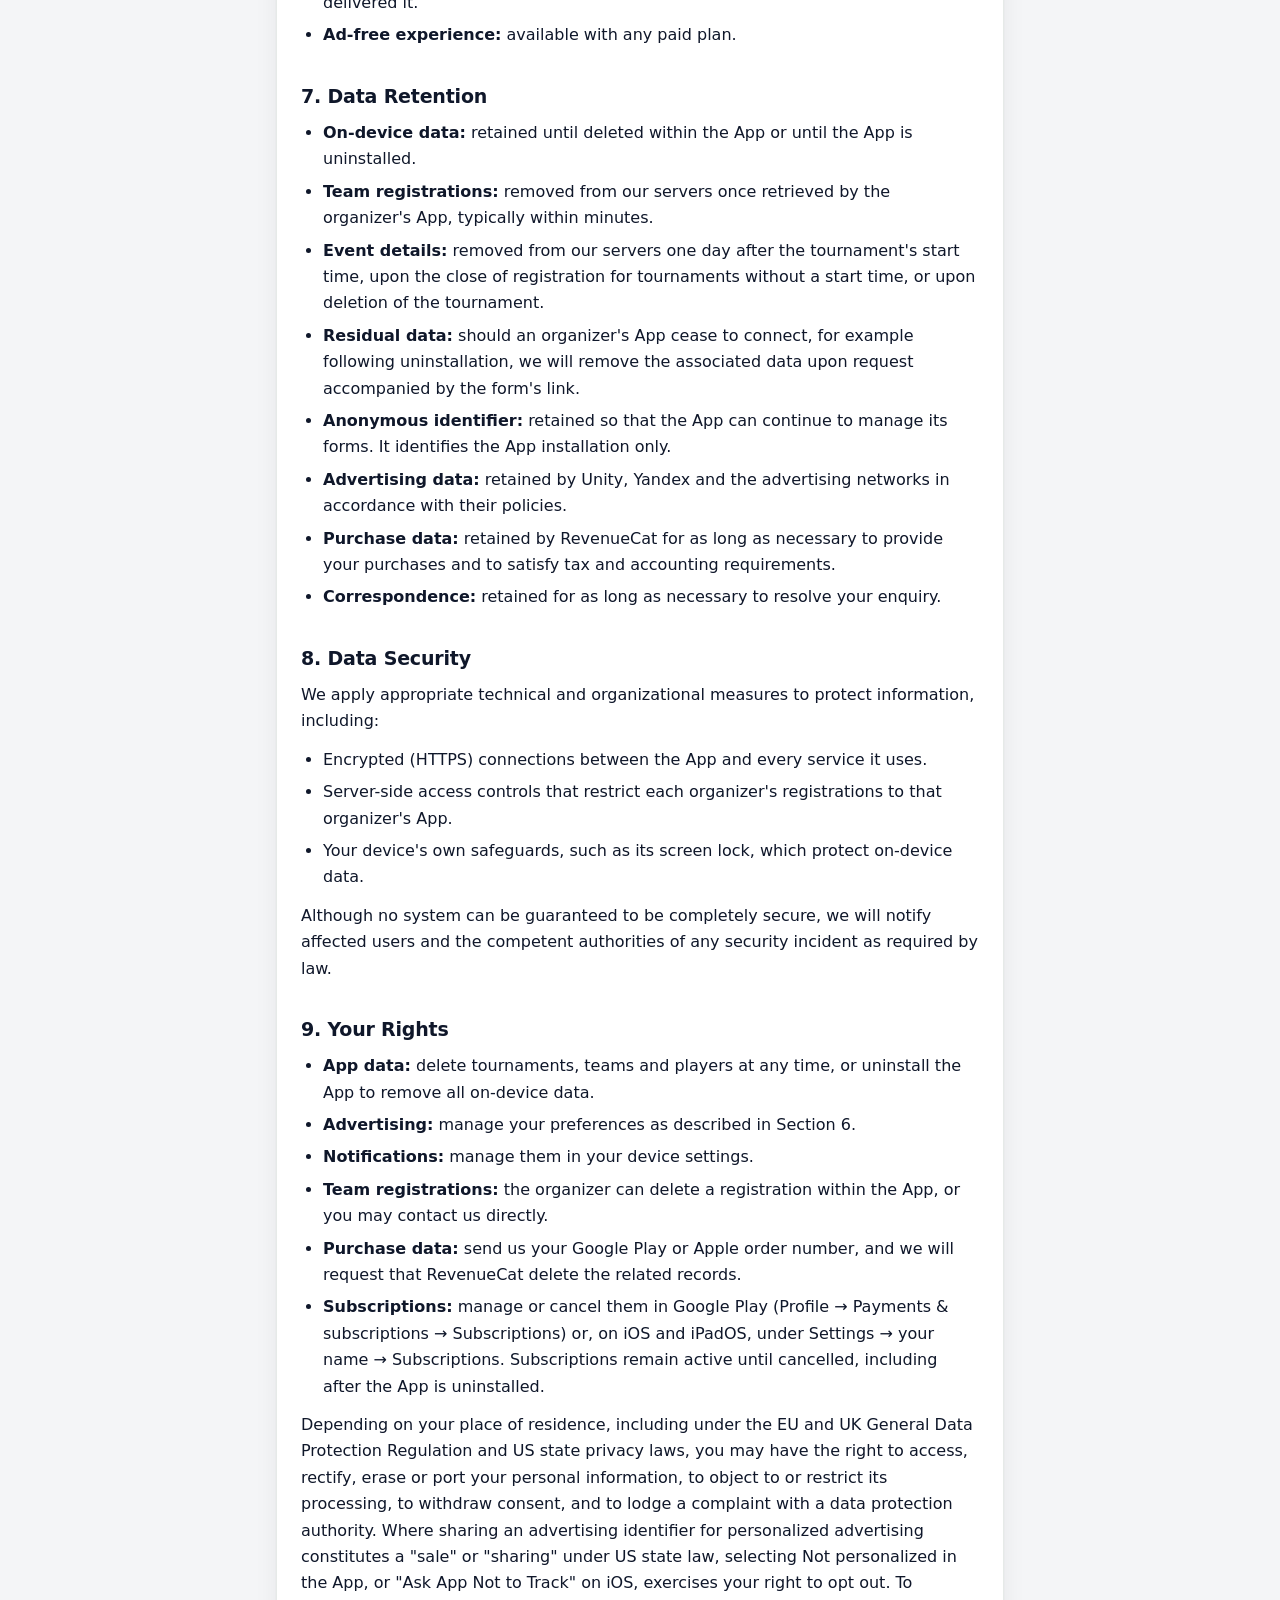
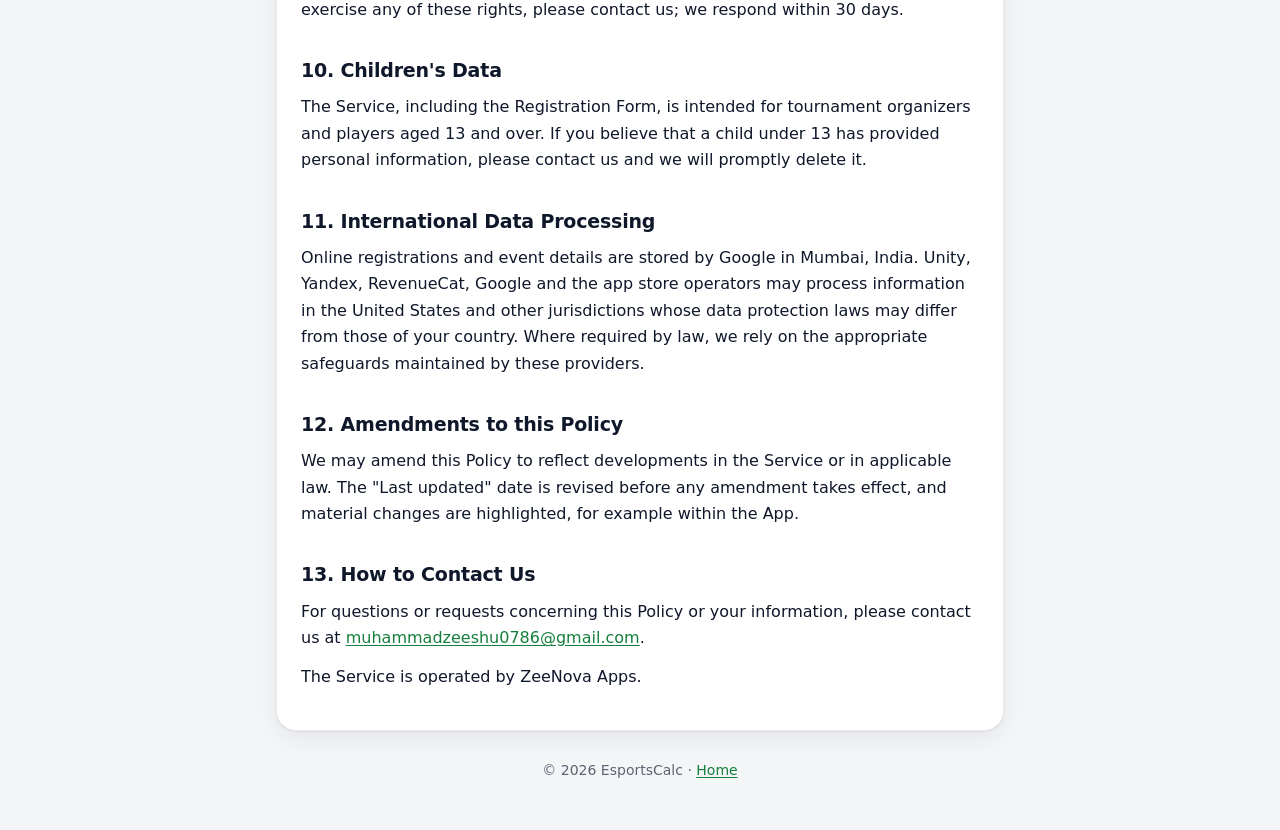
==== commit 99127bf0: "Privacy policy: optional player and team photos on the registration form Co-Authored-By: Claude Opus" ====
--- a/privacy.html
+++ b/privacy.html
@@ -15,7 +15,7 @@
 
     <article class="card">
       <h1>Privacy Policy</h1>
-      <p class="updated">EsportsCalc: Standings Maker &middot; Last updated: November 4, 2026</p>
+      <p class="updated">EsportsCalc: Standings Maker &middot; Last updated: November 7, 2026</p>
 
       <p>This Privacy Policy sets out how ZeeNova Apps ("we", "us" or "our") processes, protects and discloses information in connection with EsportsCalc: Standings Maker for Android and iOS (the "App"), the team registration form available at esportscalc.web.app (the "Registration Form") and this website (collectively, the "Service").</p>
       <p>The App is designed on a device-first basis: tournament data is stored locally on your device and remains under your control. Information is transmitted to our servers solely where you elect to use online team registration, as described in Section 2.4.</p>
@@ -92,6 +92,7 @@
       <ul>
         <li><strong>Required information:</strong> the team name, a WhatsApp number and a payment screenshot.</li>
         <li><strong>Information requested at the organizer's discretion:</strong> the registrant's name, the team tag, the team logo, and the players' in-game names and IDs.</li>
+        <li><strong>Optional photographs:</strong> a photograph of each player and a photograph of the whole team, only if the registrant chooses to add them. They are reduced in size in the browser before they are sent, delivered to the organizer like the rest of the registration, and used on the organizer's tournament posters. Once the organizer approves the registration, the App removes the photographs' backgrounds on the organizer's device.</li>
       </ul>
       <p>The organizer determines which information to request and uses it to administer the tournament, including confirming payments, allocating slots and sharing the WhatsApp group link. The Registration Form operates without cookies, advertising or analytics.</p>
       <p>Each organizer is responsible for the registrations they receive and for how they use, retain and delete them on their device. We process these registrations solely to deliver them to the organizer.</p>
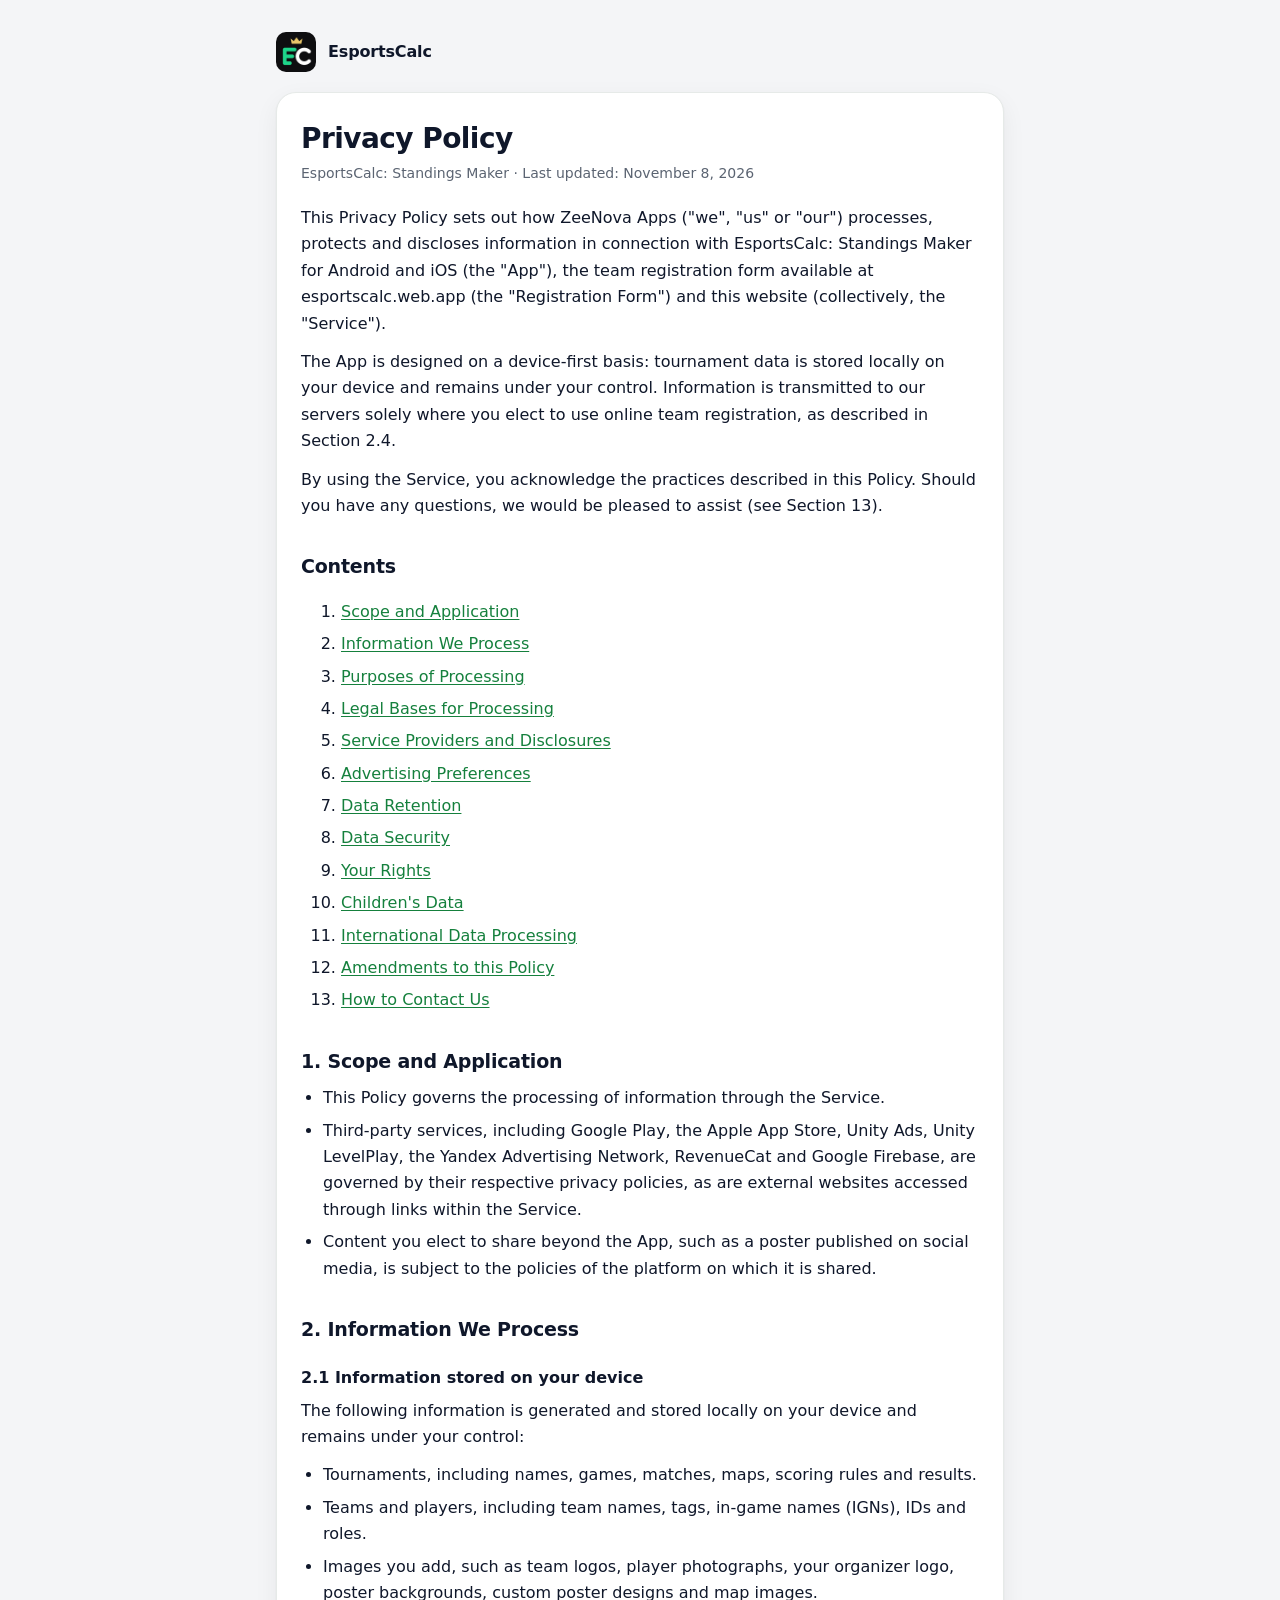
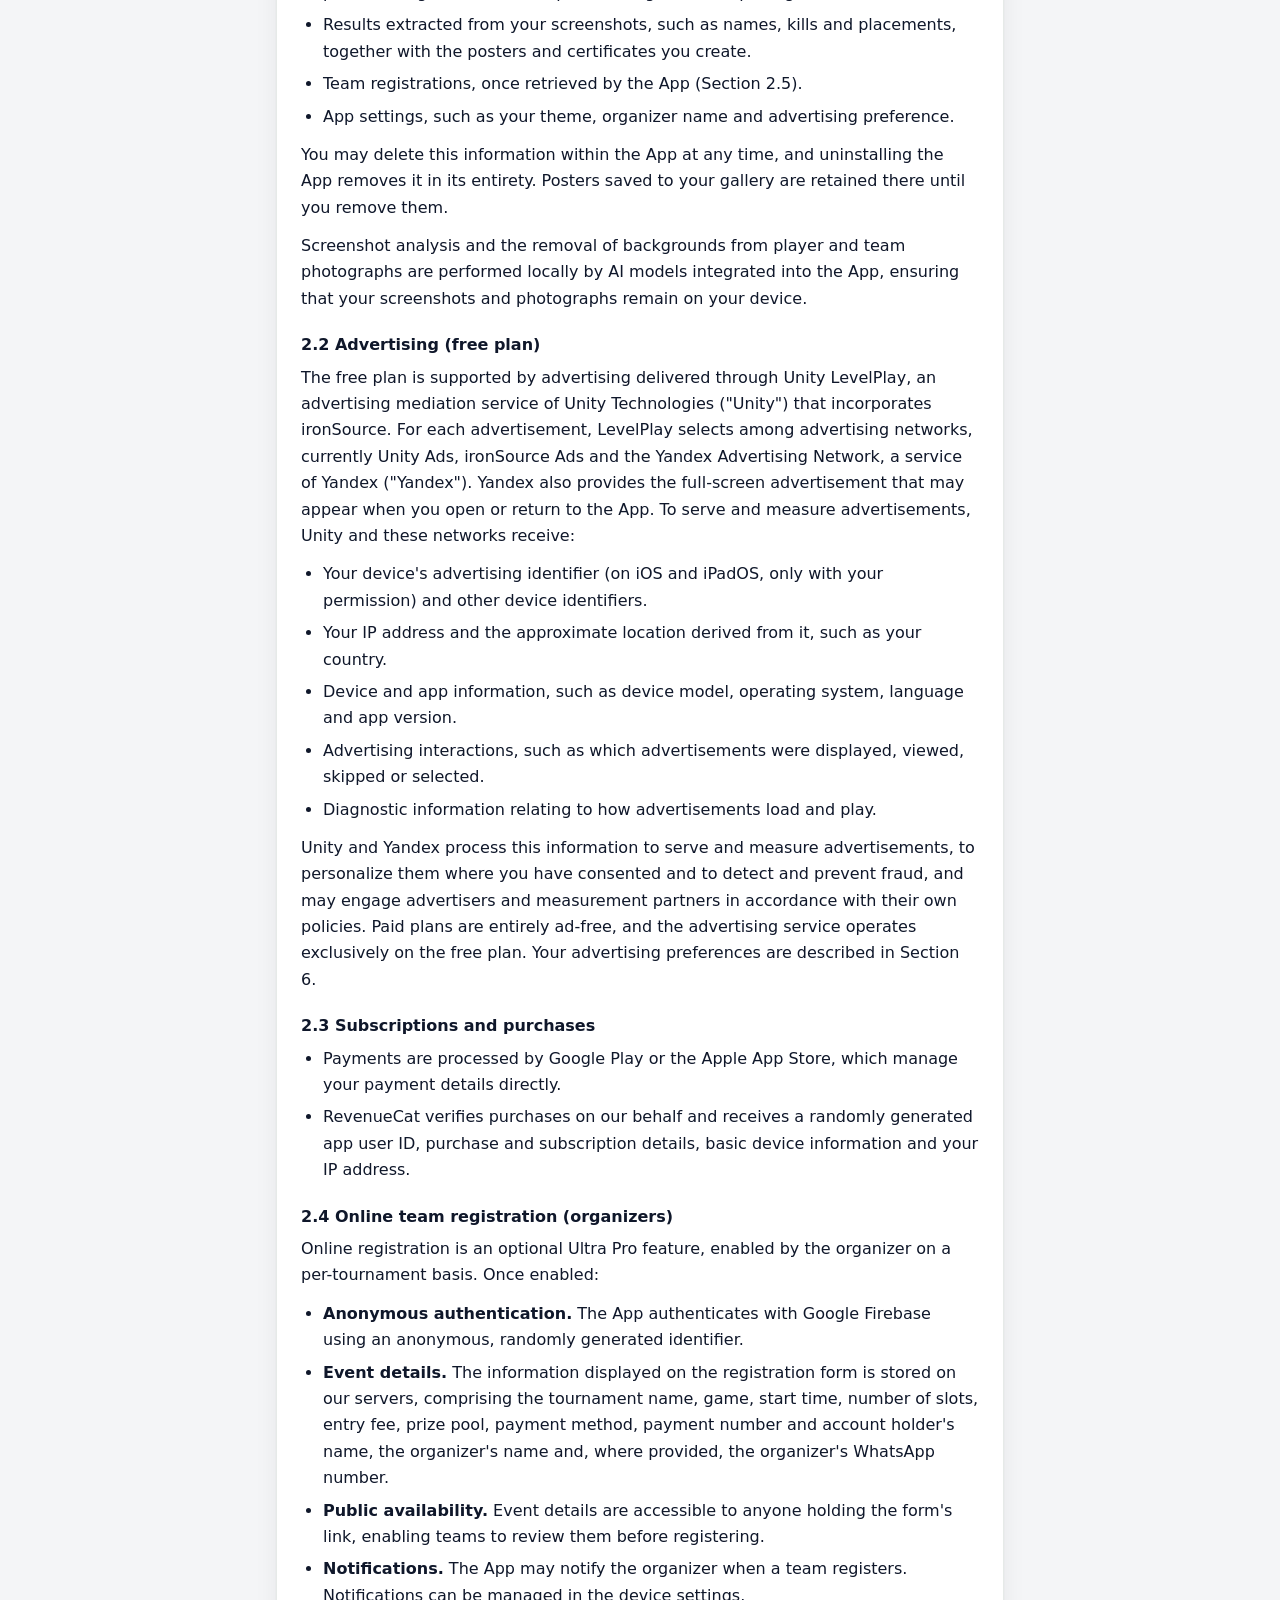
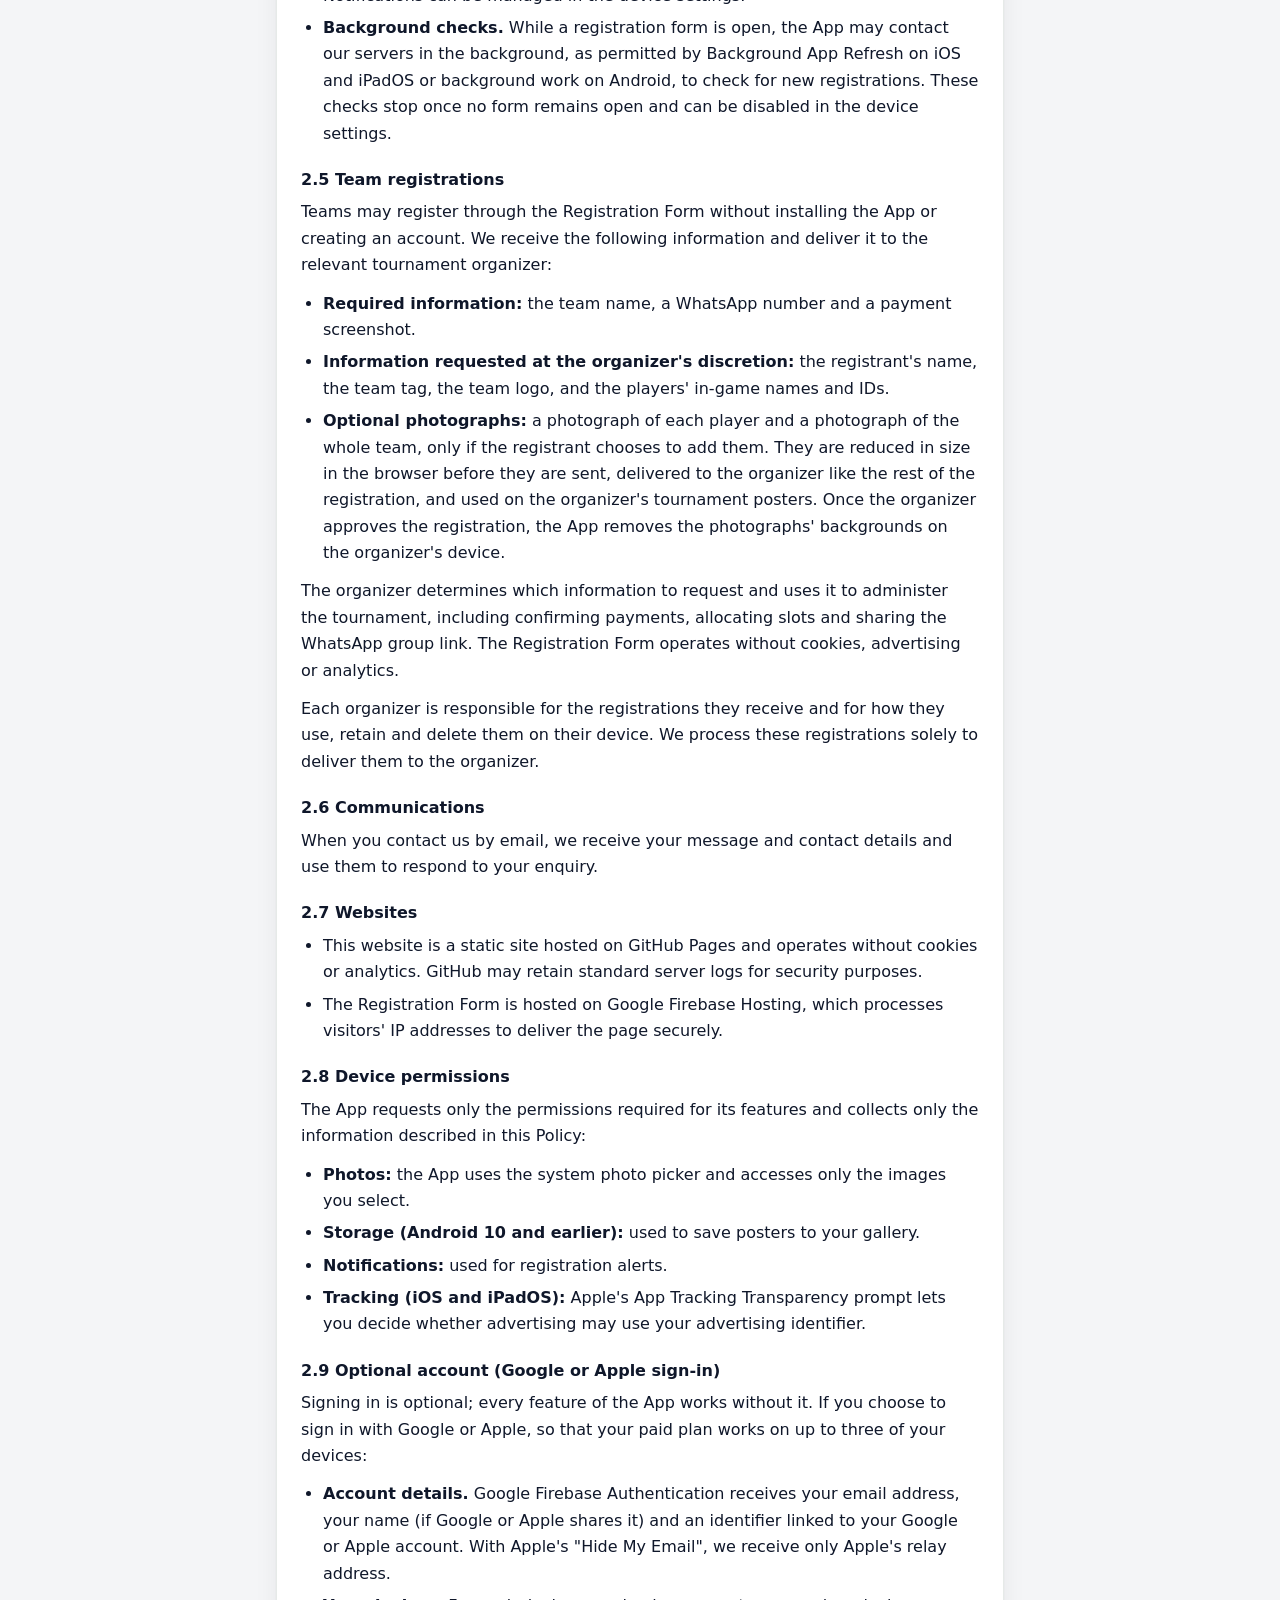
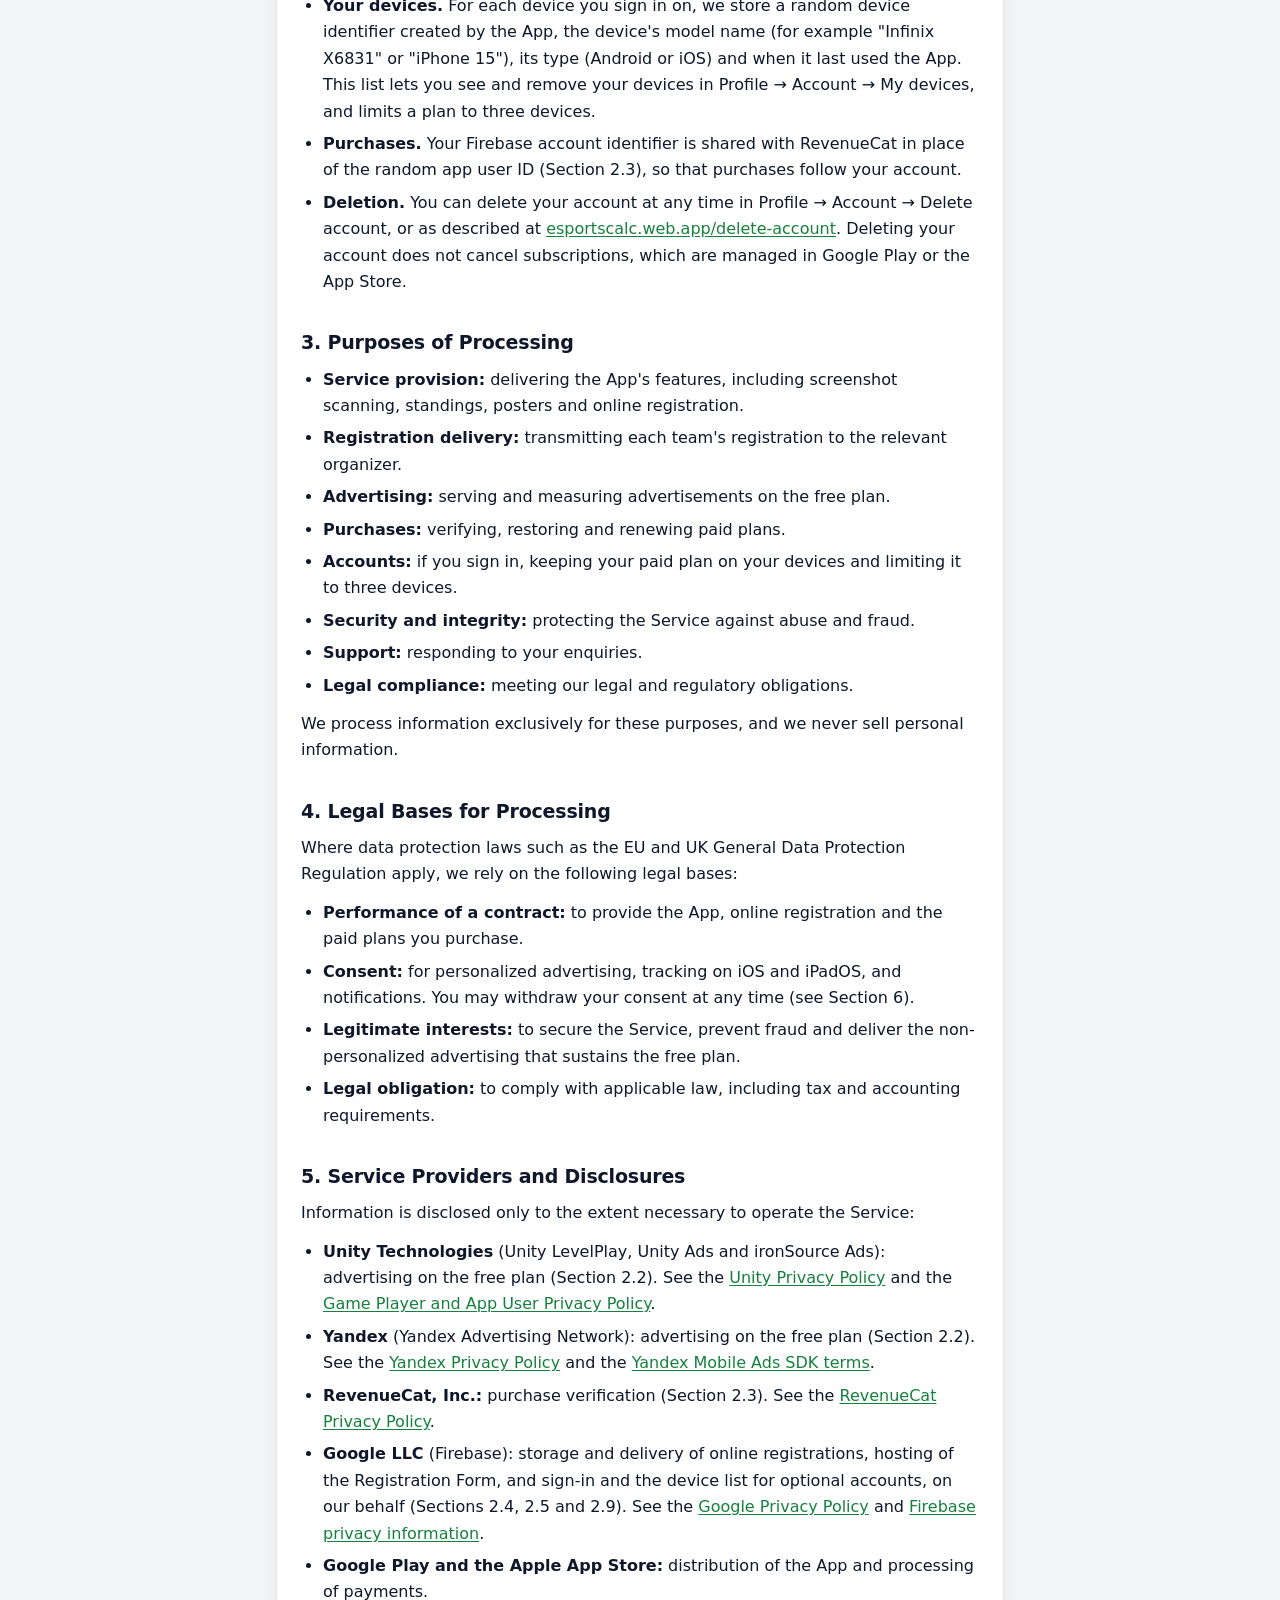
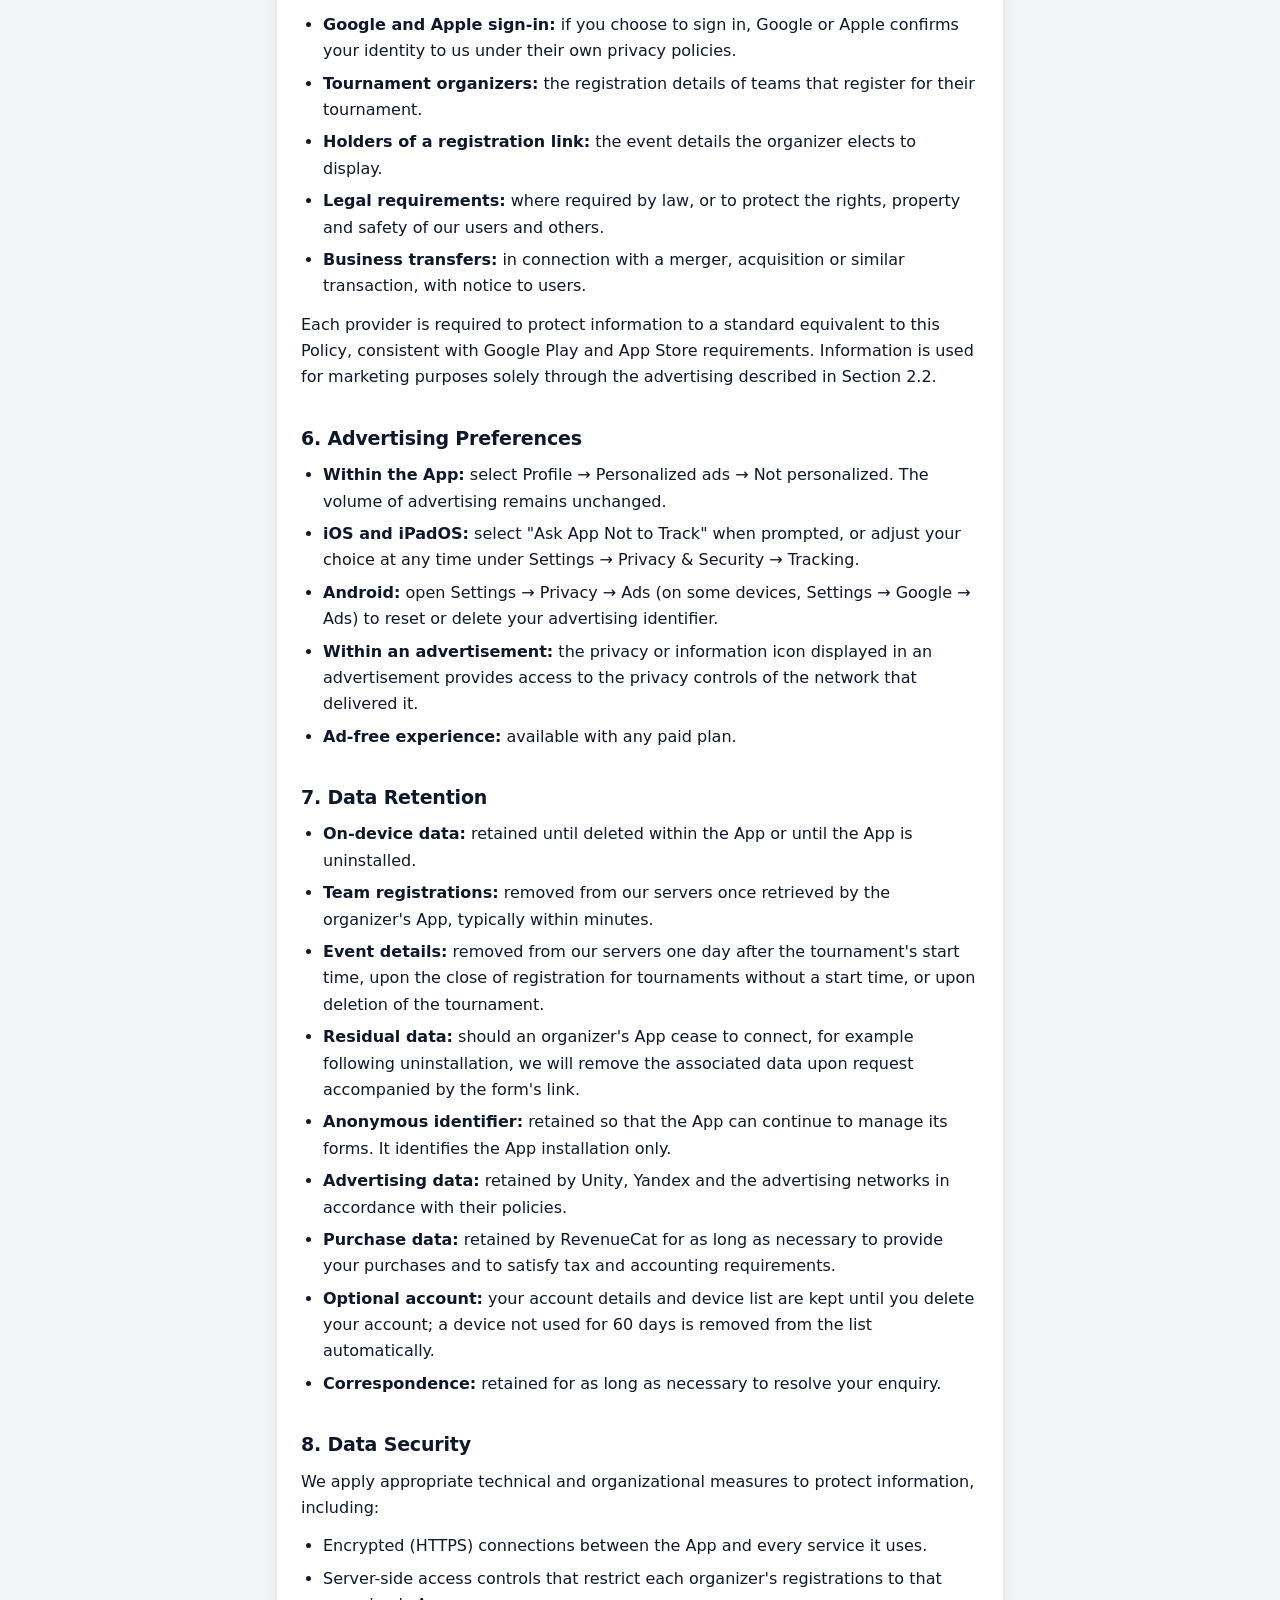
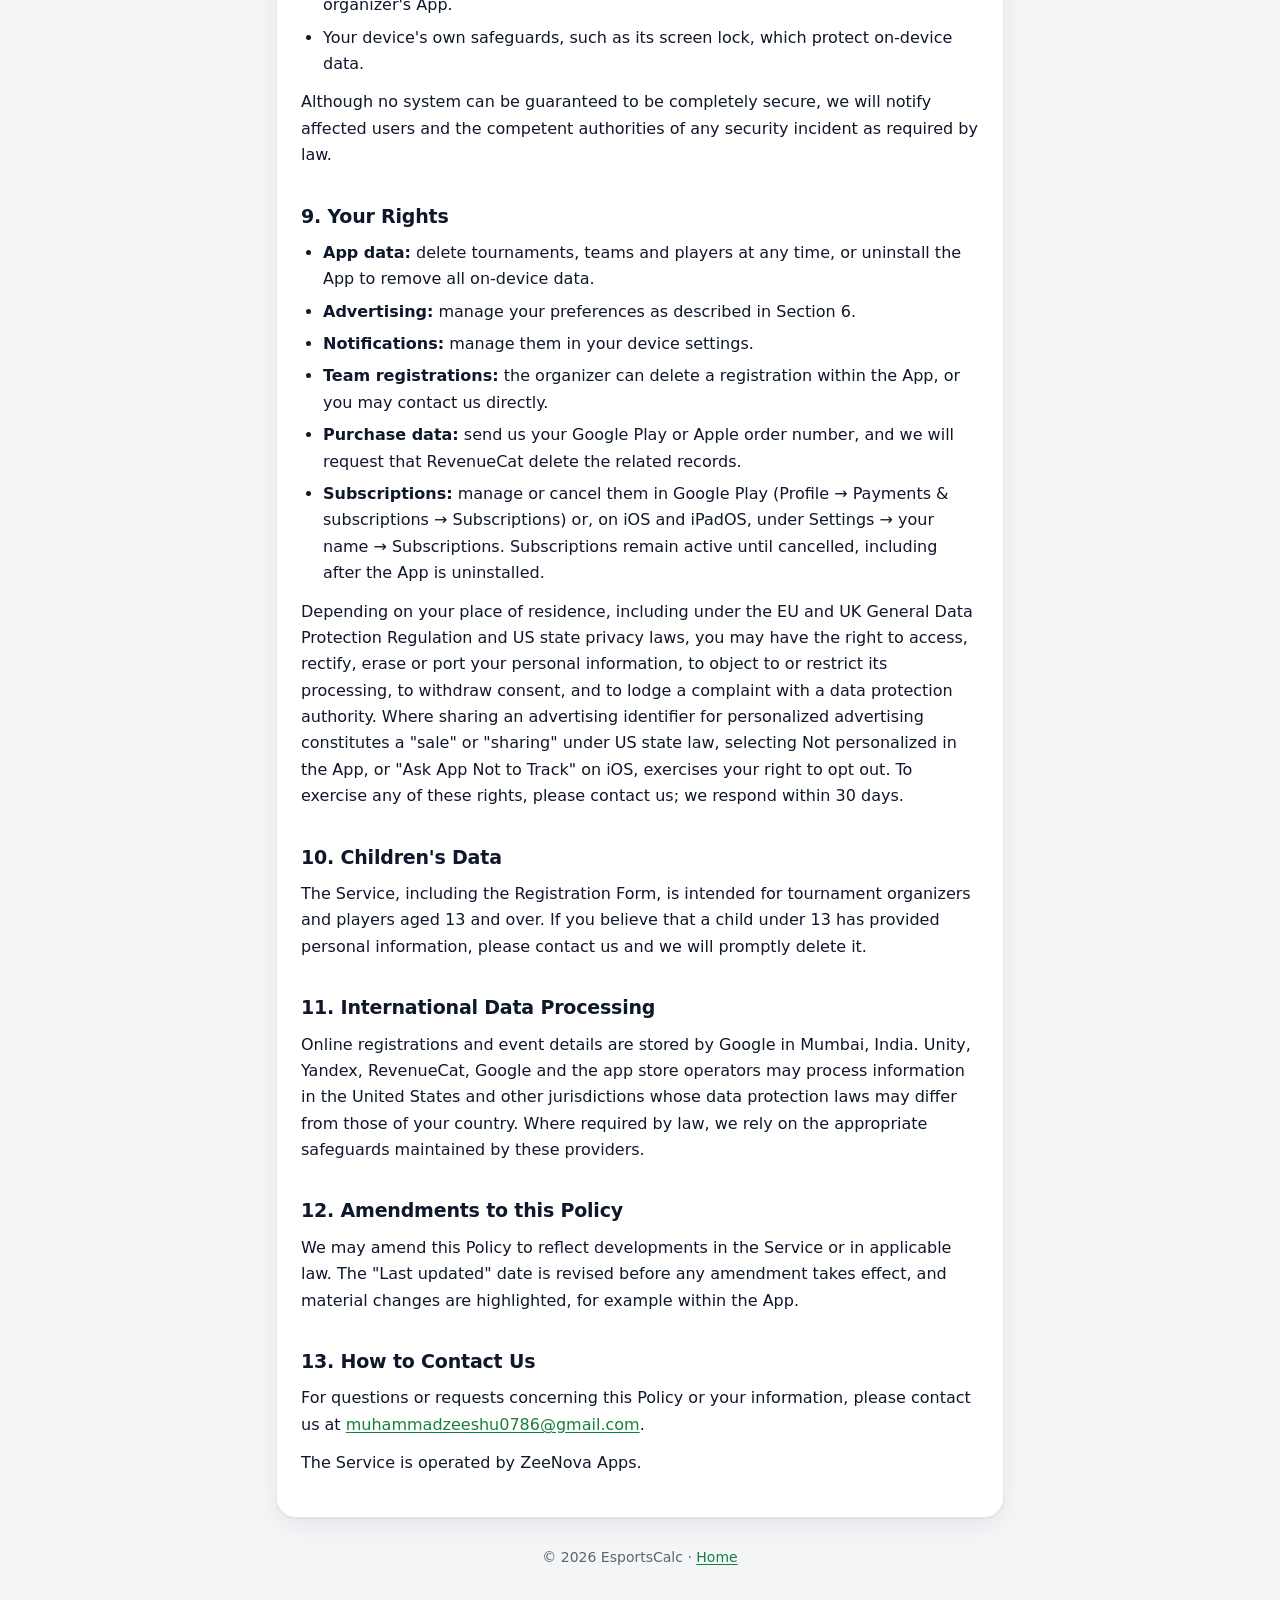
==== commit 047d6251: "Privacy: optional Google/Apple account and device list Co-Authored-By: Claude Opus 5.5 <noreply@anth" ====
--- a/privacy.html
+++ b/privacy.html
@@ -15,7 +15,7 @@
 
     <article class="card">
       <h1>Privacy Policy</h1>
-      <p class="updated">EsportsCalc: Standings Maker &middot; Last updated: November 7, 2026</p>
+      <p class="updated">EsportsCalc: Standings Maker &middot; Last updated: November 8, 2026</p>
 
       <p>This Privacy Policy sets out how ZeeNova Apps ("we", "us" or "our") processes, protects and discloses information in connection with EsportsCalc: Standings Maker for Android and iOS (the "App"), the team registration form available at esportscalc.web.app (the "Registration Form") and this website (collectively, the "Service").</p>
       <p>The App is designed on a device-first basis: tournament data is stored locally on your device and remains under your control. Information is transmitted to our servers solely where you elect to use online team registration, as described in Section 2.4.</p>
@@ -115,12 +115,22 @@
         <li><strong>Tracking (iOS and iPadOS):</strong> Apple's App Tracking Transparency prompt lets you decide whether advertising may use your advertising identifier.</li>
       </ul>
 
+      <h3>2.9 Optional account (Google or Apple sign-in)</h3>
+      <p>Signing in is optional; every feature of the App works without it. If you choose to sign in with Google or Apple, so that your paid plan works on up to three of your devices:</p>
+      <ul>
+        <li><strong>Account details.</strong> Google Firebase Authentication receives your email address, your name (if Google or Apple shares it) and an identifier linked to your Google or Apple account. With Apple's "Hide My Email", we receive only Apple's relay address.</li>
+        <li><strong>Your devices.</strong> For each device you sign in on, we store a random device identifier created by the App, the device's model name (for example "Infinix X6831" or "iPhone 15"), its type (Android or iOS) and when it last used the App. This list lets you see and remove your devices in Profile &rarr; Account &rarr; My devices, and limits a plan to three devices.</li>
+        <li><strong>Purchases.</strong> Your Firebase account identifier is shared with RevenueCat in place of the random app user ID (Section 2.3), so that purchases follow your account.</li>
+        <li><strong>Deletion.</strong> You can delete your account at any time in Profile &rarr; Account &rarr; Delete account, or as described at <a href="https://esportscalc.web.app/delete-account">esportscalc.web.app/delete-account</a>. Deleting your account does not cancel subscriptions, which are managed in Google Play or the App Store.</li>
+      </ul>
+
       <h2 id="purposes">3. Purposes of Processing</h2>
       <ul>
         <li><strong>Service provision:</strong> delivering the App's features, including screenshot scanning, standings, posters and online registration.</li>
         <li><strong>Registration delivery:</strong> transmitting each team's registration to the relevant organizer.</li>
         <li><strong>Advertising:</strong> serving and measuring advertisements on the free plan.</li>
         <li><strong>Purchases:</strong> verifying, restoring and renewing paid plans.</li>
+        <li><strong>Accounts:</strong> if you sign in, keeping your paid plan on your devices and limiting it to three devices.</li>
         <li><strong>Security and integrity:</strong> protecting the Service against abuse and fraud.</li>
         <li><strong>Support:</strong> responding to your enquiries.</li>
         <li><strong>Legal compliance:</strong> meeting our legal and regulatory obligations.</li>
@@ -142,8 +152,9 @@
         <li><strong>Unity Technologies</strong> (Unity LevelPlay, Unity Ads and ironSource Ads): advertising on the free plan (Section 2.2). See the <a href="https://unity.com/legal/privacy-policy">Unity Privacy Policy</a> and the <a href="https://unity.com/legal/game-player-and-app-user-privacy-policy">Game Player and App User Privacy Policy</a>.</li>
         <li><strong>Yandex</strong> (Yandex Advertising Network): advertising on the free plan (Section 2.2). See the <a href="https://yandex.com/legal/confidential/en/">Yandex Privacy Policy</a> and the <a href="https://yandex.com/legal/mobileads_sdk_agreement/en/">Yandex Mobile Ads SDK terms</a>.</li>
         <li><strong>RevenueCat, Inc.:</strong> purchase verification (Section 2.3). See the <a href="https://www.revenuecat.com/privacy">RevenueCat Privacy Policy</a>.</li>
-        <li><strong>Google LLC</strong> (Firebase): storage and delivery of online registrations and hosting of the Registration Form, on our behalf (Sections 2.4 and 2.5). See the <a href="https://policies.google.com/privacy">Google Privacy Policy</a> and <a href="https://firebase.google.com/support/privacy">Firebase privacy information</a>.</li>
+        <li><strong>Google LLC</strong> (Firebase): storage and delivery of online registrations, hosting of the Registration Form, and sign-in and the device list for optional accounts, on our behalf (Sections 2.4, 2.5 and 2.9). See the <a href="https://policies.google.com/privacy">Google Privacy Policy</a> and <a href="https://firebase.google.com/support/privacy">Firebase privacy information</a>.</li>
         <li><strong>Google Play and the Apple App Store:</strong> distribution of the App and processing of payments.</li>
+        <li><strong>Google and Apple sign-in:</strong> if you choose to sign in, Google or Apple confirms your identity to us under their own privacy policies.</li>
         <li><strong>Tournament organizers:</strong> the registration details of teams that register for their tournament.</li>
         <li><strong>Holders of a registration link:</strong> the event details the organizer elects to display.</li>
         <li><strong>Legal requirements:</strong> where required by law, or to protect the rights, property and safety of our users and others.</li>
@@ -169,6 +180,7 @@
         <li><strong>Anonymous identifier:</strong> retained so that the App can continue to manage its forms. It identifies the App installation only.</li>
         <li><strong>Advertising data:</strong> retained by Unity, Yandex and the advertising networks in accordance with their policies.</li>
         <li><strong>Purchase data:</strong> retained by RevenueCat for as long as necessary to provide your purchases and to satisfy tax and accounting requirements.</li>
+        <li><strong>Optional account:</strong> your account details and device list are kept until you delete your account; a device not used for 60 days is removed from the list automatically.</li>
         <li><strong>Correspondence:</strong> retained for as long as necessary to resolve your enquiry.</li>
       </ul>
 
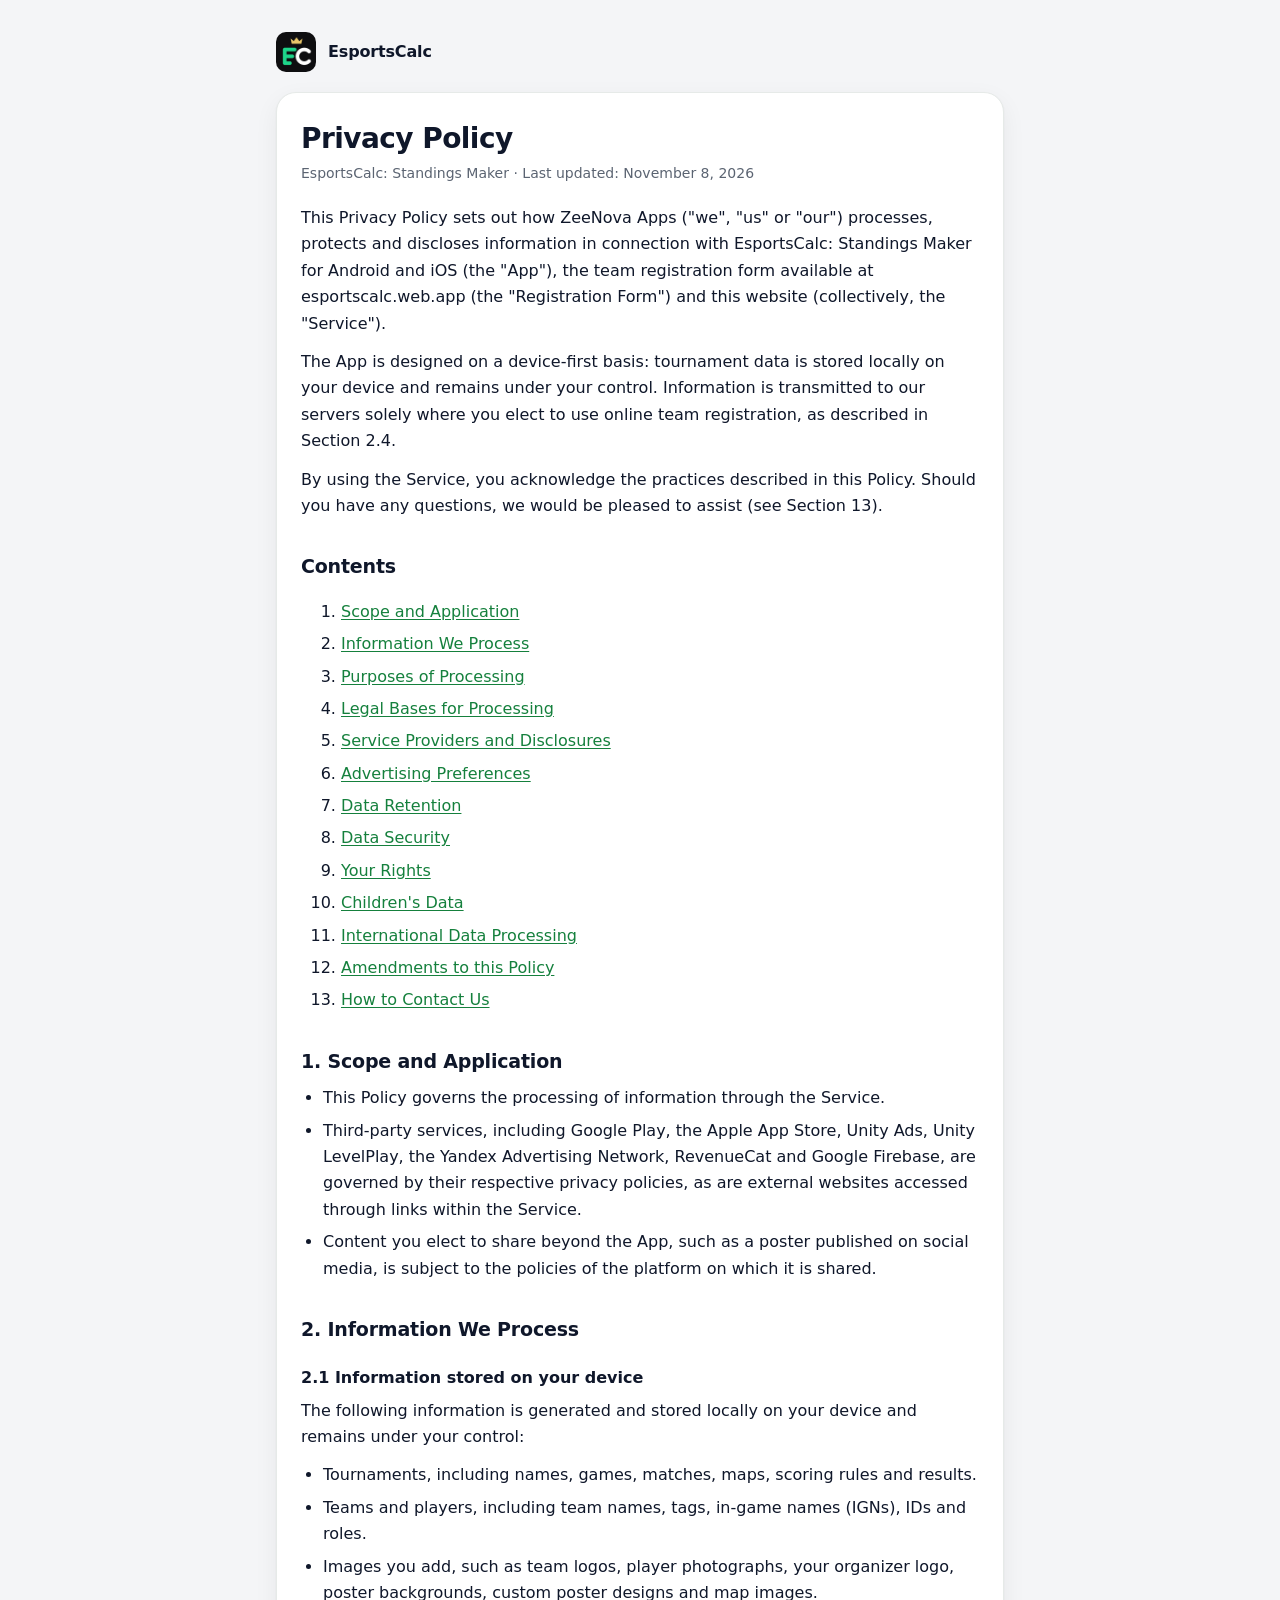
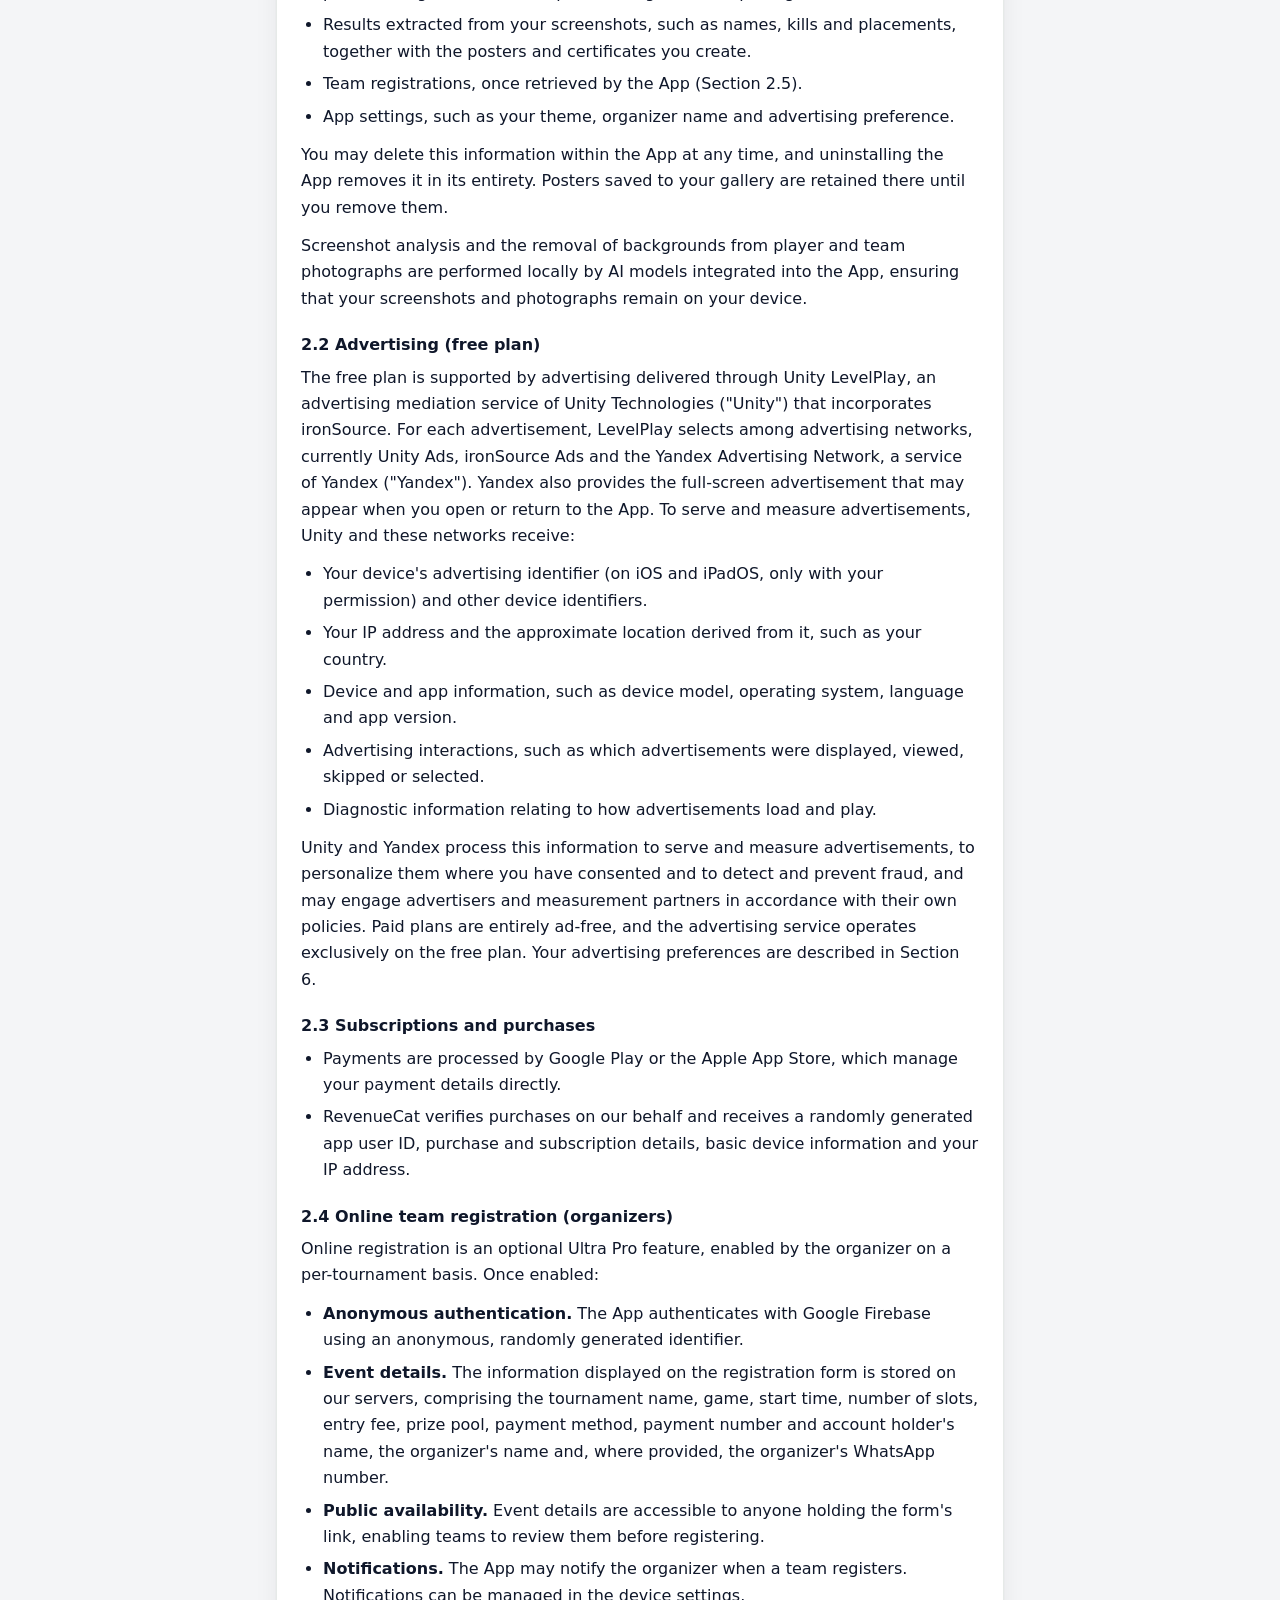
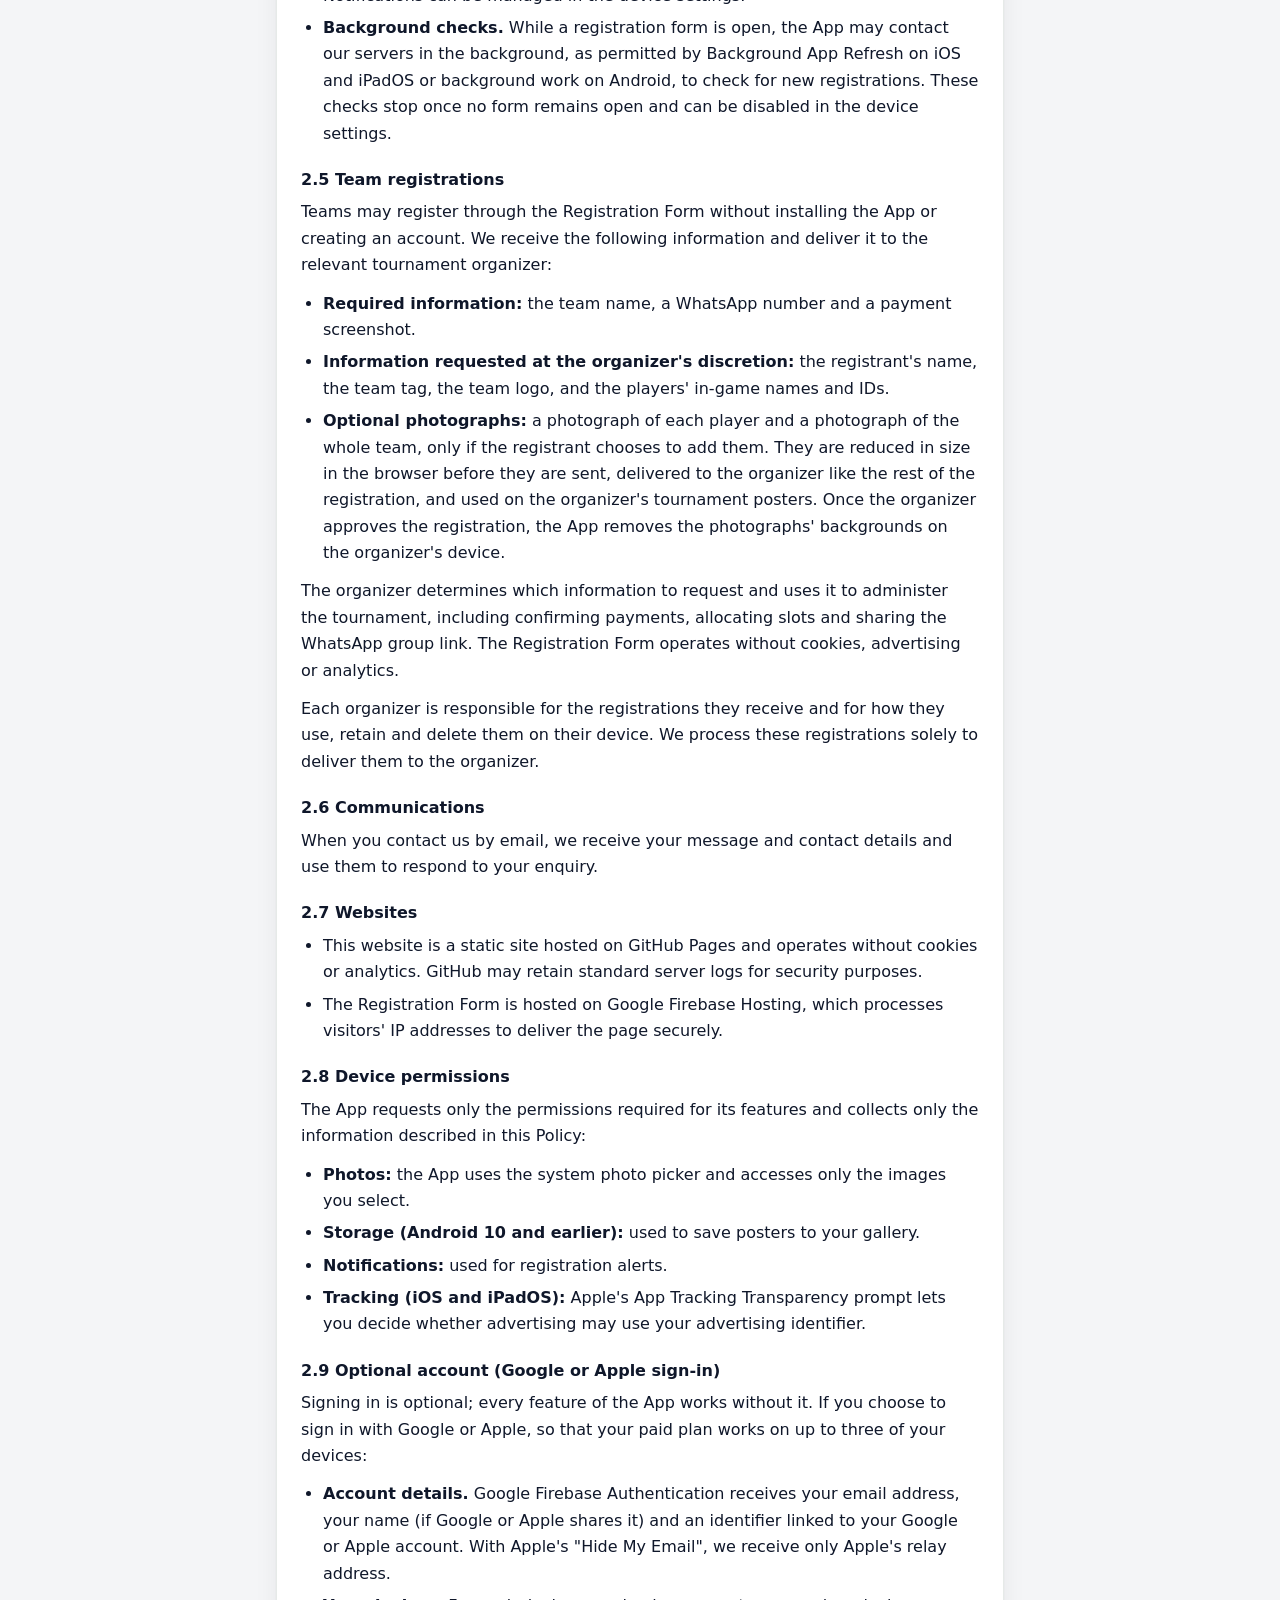
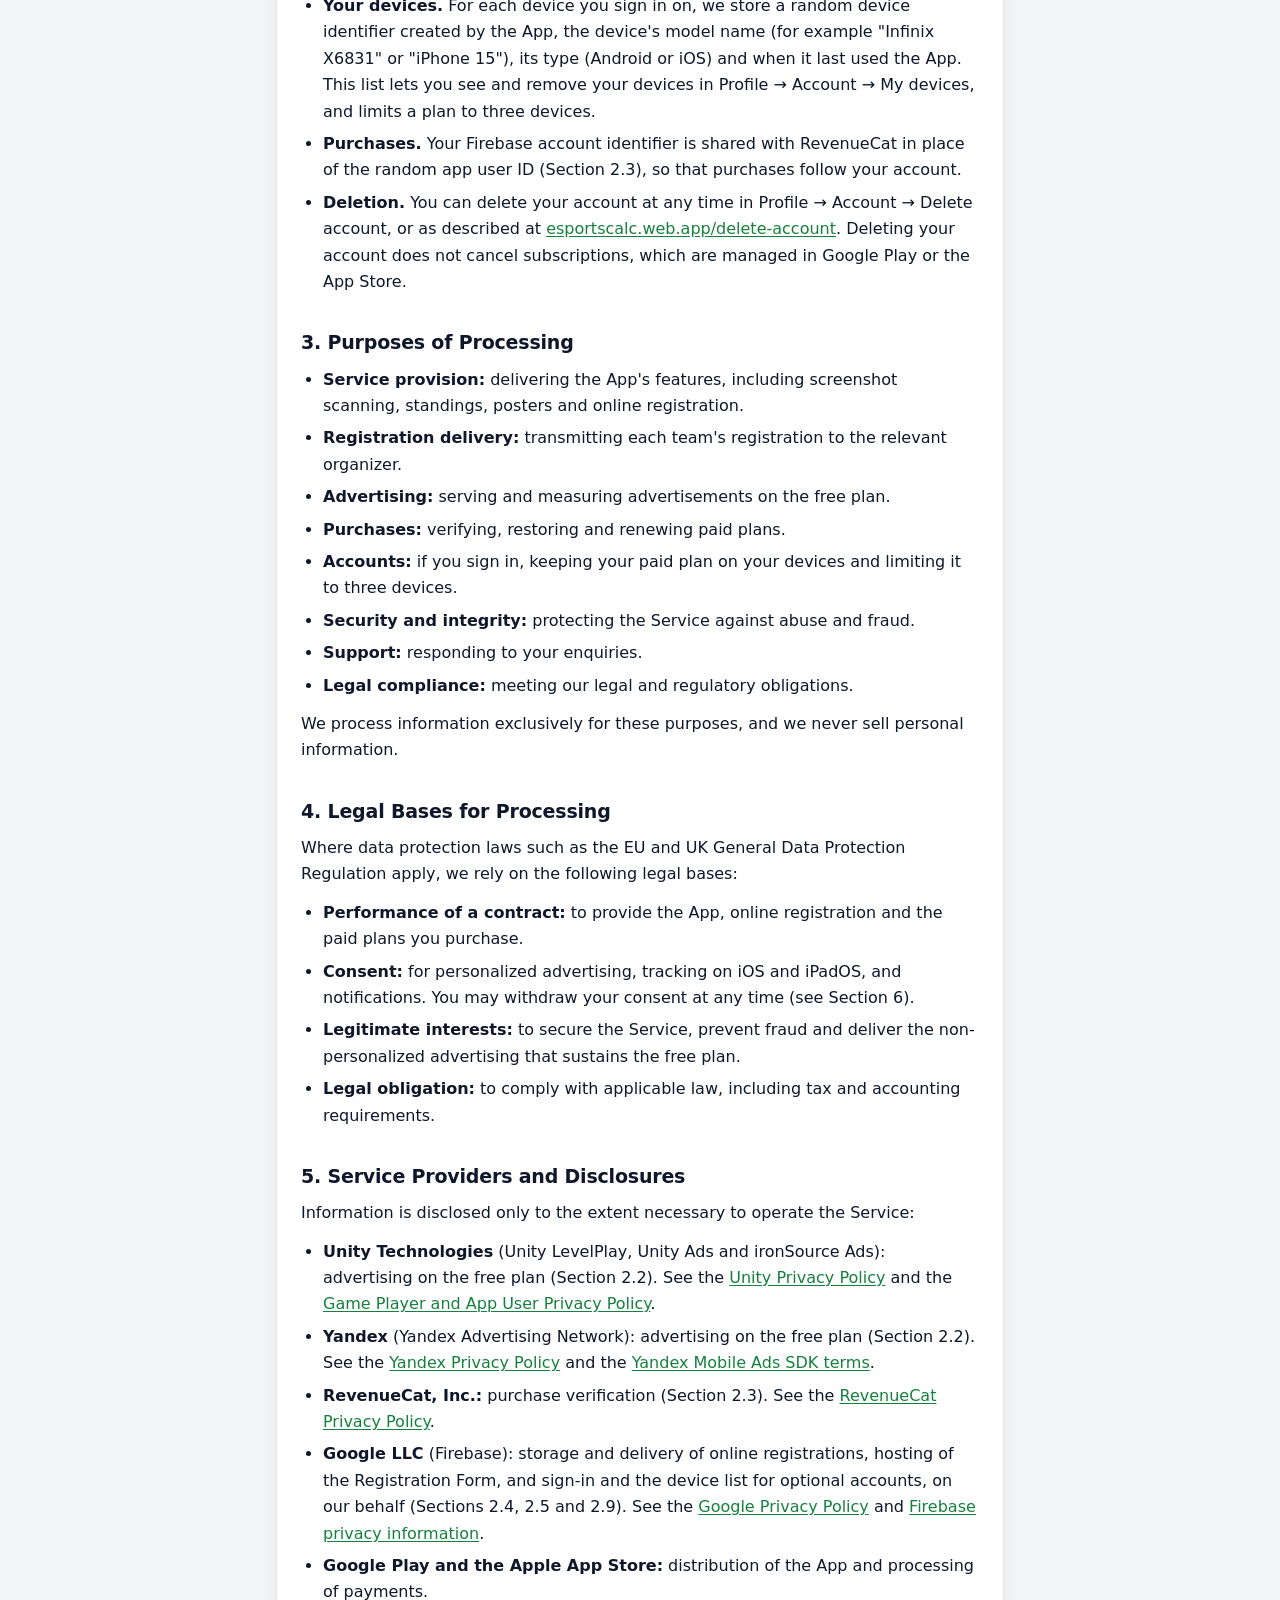
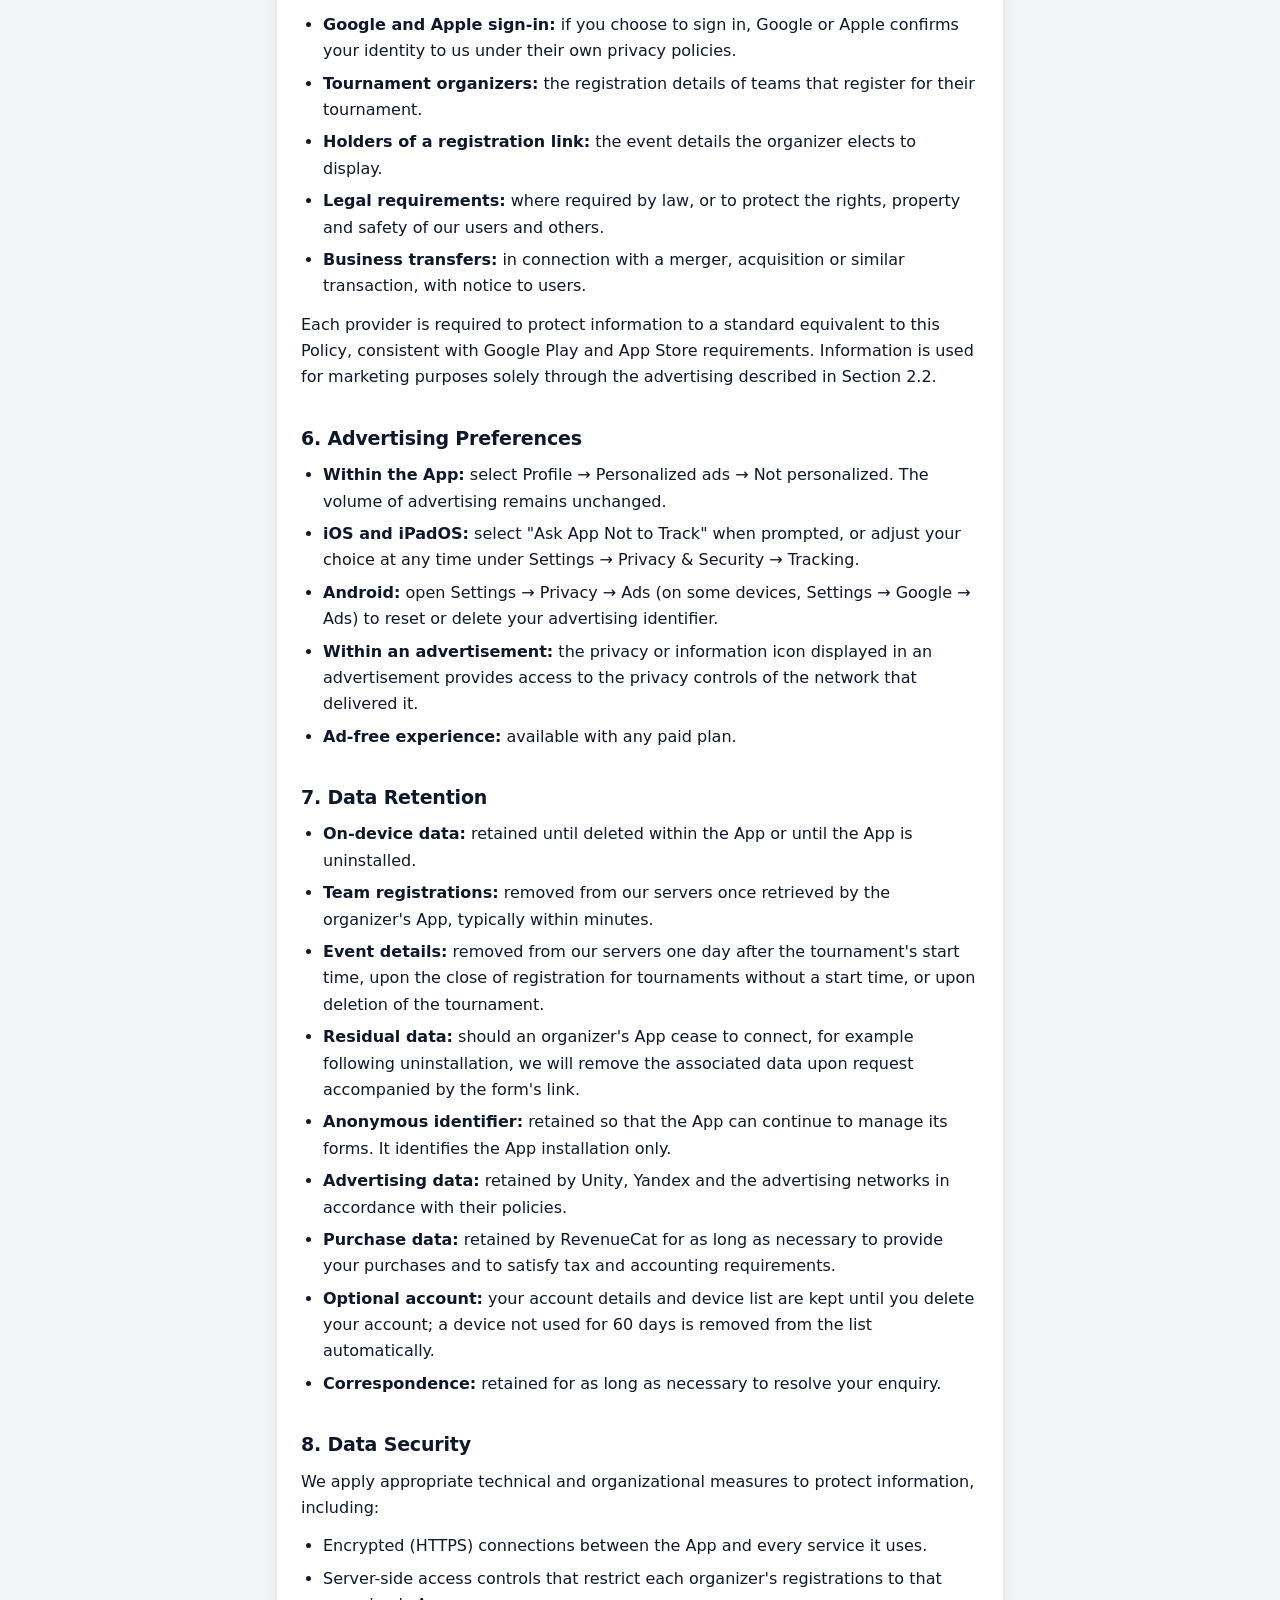
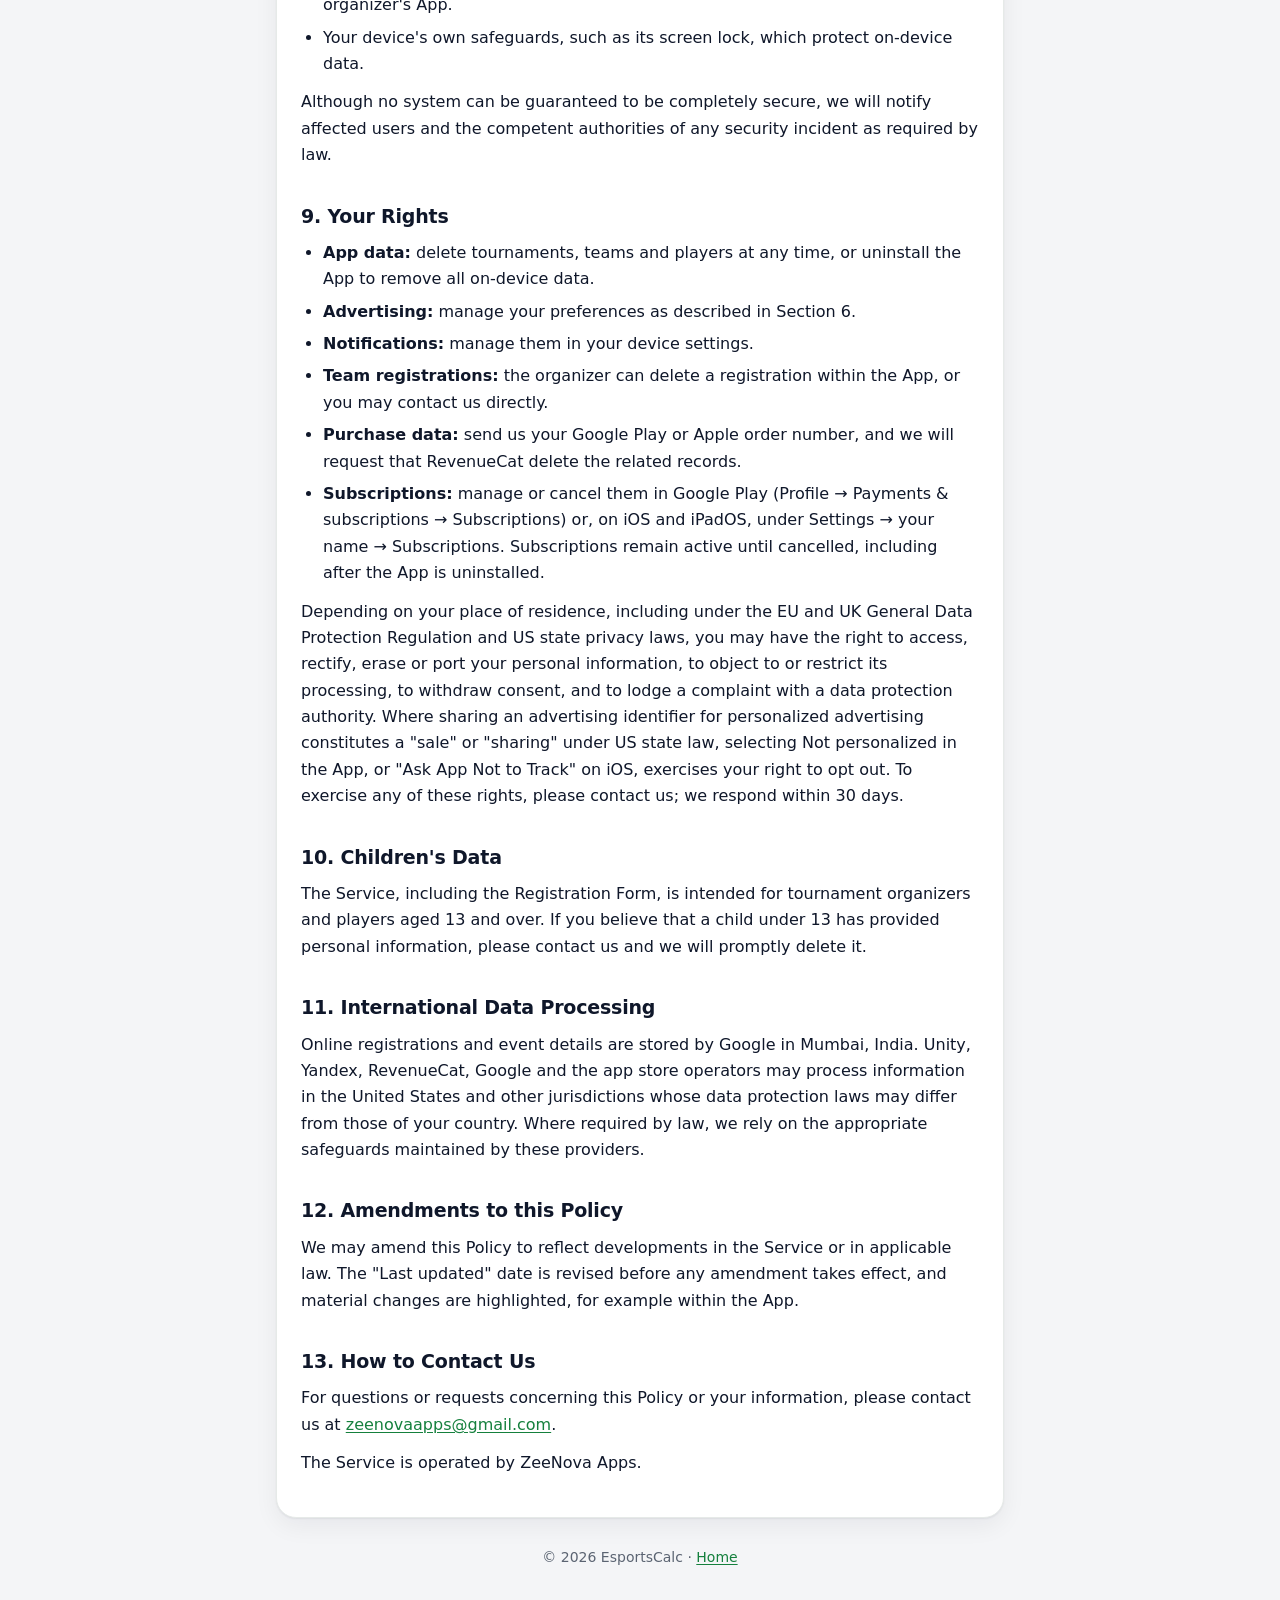
==== commit 61b195f8: "Contact email: zeenovaapps@gmail.com" ====
--- a/privacy.html
+++ b/privacy.html
@@ -214,7 +214,7 @@
       <p>We may amend this Policy to reflect developments in the Service or in applicable law. The "Last updated" date is revised before any amendment takes effect, and material changes are highlighted, for example within the App.</p>
 
       <h2 id="contact">13. How to Contact Us</h2>
-      <p>For questions or requests concerning this Policy or your information, please contact us at <a href="mailto:muhammadzeeshu0786@gmail.com">muhammadzeeshu0786@gmail.com</a>.</p>
+      <p>For questions or requests concerning this Policy or your information, please contact us at <a href="mailto:zeenovaapps@gmail.com">zeenovaapps@gmail.com</a>.</p>
       <p>The Service is operated by ZeeNova Apps.</p>
     </article>
 
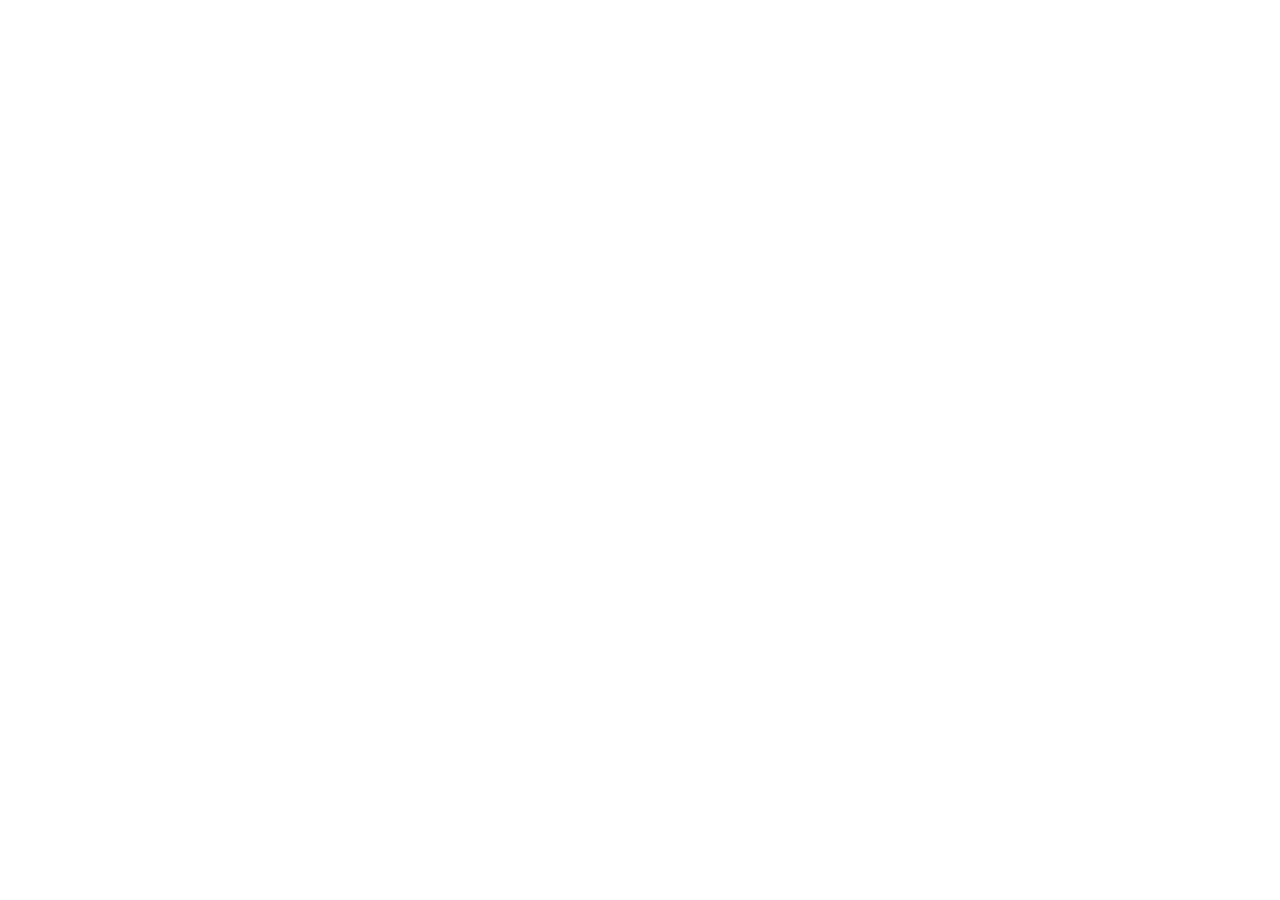
==== commit a765440f: "Privacy and terms moved to esportscalc.web.app" ====
--- a/privacy.html
+++ b/privacy.html
@@ -4,221 +4,11 @@
   <meta charset="utf-8">
   <meta name="viewport" content="width=device-width, initial-scale=1">
   <title>Privacy Policy – EsportsCalc</title>
-  <meta name="description" content="How EsportsCalc: Standings Maker handles your information.">
-  <link rel="icon" href="icon.png">
-  <link rel="apple-touch-icon" href="icon.png">
-  <link rel="stylesheet" href="style.css">
+  <link rel="canonical" href="https://esportscalc.web.app/privacy">
+  <meta http-equiv="refresh" content="0; url=https://esportscalc.web.app/privacy">
+  <script>location.replace('https://esportscalc.web.app/privacy' + location.hash);</script>
 </head>
 <body>
-  <main class="wrap">
-    <a class="brand" href="./"><img src="icon.png" alt="">EsportsCalc</a>
-
-    <article class="card">
-      <h1>Privacy Policy</h1>
-      <p class="updated">EsportsCalc: Standings Maker &middot; Last updated: November 8, 2026</p>
-
-      <p>This Privacy Policy sets out how ZeeNova Apps ("we", "us" or "our") processes, protects and discloses information in connection with EsportsCalc: Standings Maker for Android and iOS (the "App"), the team registration form available at esportscalc.web.app (the "Registration Form") and this website (collectively, the "Service").</p>
-      <p>The App is designed on a device-first basis: tournament data is stored locally on your device and remains under your control. Information is transmitted to our servers solely where you elect to use online team registration, as described in Section 2.4.</p>
-      <p>By using the Service, you acknowledge the practices described in this Policy. Should you have any questions, we would be pleased to assist (see Section 13).</p>
-
-      <h2>Contents</h2>
-      <ol>
-        <li><a href="#scope">Scope and Application</a></li>
-        <li><a href="#information">Information We Process</a></li>
-        <li><a href="#purposes">Purposes of Processing</a></li>
-        <li><a href="#bases">Legal Bases for Processing</a></li>
-        <li><a href="#disclosures">Service Providers and Disclosures</a></li>
-        <li><a href="#ads">Advertising Preferences</a></li>
-        <li><a href="#retention">Data Retention</a></li>
-        <li><a href="#security">Data Security</a></li>
-        <li><a href="#rights">Your Rights</a></li>
-        <li><a href="#children">Children's Data</a></li>
-        <li><a href="#international">International Data Processing</a></li>
-        <li><a href="#amendments">Amendments to this Policy</a></li>
-        <li><a href="#contact">How to Contact Us</a></li>
-      </ol>
-
-      <h2 id="scope">1. Scope and Application</h2>
-      <ul>
-        <li>This Policy governs the processing of information through the Service.</li>
-        <li>Third-party services, including Google Play, the Apple App Store, Unity Ads, Unity LevelPlay, the Yandex Advertising Network, RevenueCat and Google Firebase, are governed by their respective privacy policies, as are external websites accessed through links within the Service.</li>
-        <li>Content you elect to share beyond the App, such as a poster published on social media, is subject to the policies of the platform on which it is shared.</li>
-      </ul>
-
-      <h2 id="information">2. Information We Process</h2>
-
-      <h3>2.1 Information stored on your device</h3>
-      <p>The following information is generated and stored locally on your device and remains under your control:</p>
-      <ul>
-        <li>Tournaments, including names, games, matches, maps, scoring rules and results.</li>
-        <li>Teams and players, including team names, tags, in-game names (IGNs), IDs and roles.</li>
-        <li>Images you add, such as team logos, player photographs, your organizer logo, poster backgrounds, custom poster designs and map images.</li>
-        <li>Results extracted from your screenshots, such as names, kills and placements, together with the posters and certificates you create.</li>
-        <li>Team registrations, once retrieved by the App (Section 2.5).</li>
-        <li>App settings, such as your theme, organizer name and advertising preference.</li>
-      </ul>
-      <p>You may delete this information within the App at any time, and uninstalling the App removes it in its entirety. Posters saved to your gallery are retained there until you remove them.</p>
-      <p>Screenshot analysis and the removal of backgrounds from player and team photographs are performed locally by AI models integrated into the App, ensuring that your screenshots and photographs remain on your device.</p>
-
-      <h3>2.2 Advertising (free plan)</h3>
-      <p>The free plan is supported by advertising delivered through Unity LevelPlay, an advertising mediation service of Unity Technologies ("Unity") that incorporates ironSource. For each advertisement, LevelPlay selects among advertising networks, currently Unity Ads, ironSource Ads and the Yandex Advertising Network, a service of Yandex ("Yandex"). Yandex also provides the full-screen advertisement that may appear when you open or return to the App. To serve and measure advertisements, Unity and these networks receive:</p>
-      <ul>
-        <li>Your device's advertising identifier (on iOS and iPadOS, only with your permission) and other device identifiers.</li>
-        <li>Your IP address and the approximate location derived from it, such as your country.</li>
-        <li>Device and app information, such as device model, operating system, language and app version.</li>
-        <li>Advertising interactions, such as which advertisements were displayed, viewed, skipped or selected.</li>
-        <li>Diagnostic information relating to how advertisements load and play.</li>
-      </ul>
-      <p>Unity and Yandex process this information to serve and measure advertisements, to personalize them where you have consented and to detect and prevent fraud, and may engage advertisers and measurement partners in accordance with their own policies. Paid plans are entirely ad-free, and the advertising service operates exclusively on the free plan. Your advertising preferences are described in Section 6.</p>
-
-      <h3>2.3 Subscriptions and purchases</h3>
-      <ul>
-        <li>Payments are processed by Google Play or the Apple App Store, which manage your payment details directly.</li>
-        <li>RevenueCat verifies purchases on our behalf and receives a randomly generated app user ID, purchase and subscription details, basic device information and your IP address.</li>
-      </ul>
-
-      <h3>2.4 Online team registration (organizers)</h3>
-      <p>Online registration is an optional Ultra Pro feature, enabled by the organizer on a per-tournament basis. Once enabled:</p>
-      <ul>
-        <li><strong>Anonymous authentication.</strong> The App authenticates with Google Firebase using an anonymous, randomly generated identifier.</li>
-        <li><strong>Event details.</strong> The information displayed on the registration form is stored on our servers, comprising the tournament name, game, start time, number of slots, entry fee, prize pool, payment method, payment number and account holder's name, the organizer's name and, where provided, the organizer's WhatsApp number.</li>
-        <li><strong>Public availability.</strong> Event details are accessible to anyone holding the form's link, enabling teams to review them before registering.</li>
-        <li><strong>Notifications.</strong> The App may notify the organizer when a team registers. Notifications can be managed in the device settings.</li>
-        <li><strong>Background checks.</strong> While a registration form is open, the App may contact our servers in the background, as permitted by Background App Refresh on iOS and iPadOS or background work on Android, to check for new registrations. These checks stop once no form remains open and can be disabled in the device settings.</li>
-      </ul>
-
-      <h3>2.5 Team registrations</h3>
-      <p>Teams may register through the Registration Form without installing the App or creating an account. We receive the following information and deliver it to the relevant tournament organizer:</p>
-      <ul>
-        <li><strong>Required information:</strong> the team name, a WhatsApp number and a payment screenshot.</li>
-        <li><strong>Information requested at the organizer's discretion:</strong> the registrant's name, the team tag, the team logo, and the players' in-game names and IDs.</li>
-        <li><strong>Optional photographs:</strong> a photograph of each player and a photograph of the whole team, only if the registrant chooses to add them. They are reduced in size in the browser before they are sent, delivered to the organizer like the rest of the registration, and used on the organizer's tournament posters. Once the organizer approves the registration, the App removes the photographs' backgrounds on the organizer's device.</li>
-      </ul>
-      <p>The organizer determines which information to request and uses it to administer the tournament, including confirming payments, allocating slots and sharing the WhatsApp group link. The Registration Form operates without cookies, advertising or analytics.</p>
-      <p>Each organizer is responsible for the registrations they receive and for how they use, retain and delete them on their device. We process these registrations solely to deliver them to the organizer.</p>
-
-      <h3>2.6 Communications</h3>
-      <p>When you contact us by email, we receive your message and contact details and use them to respond to your enquiry.</p>
-
-      <h3>2.7 Websites</h3>
-      <ul>
-        <li>This website is a static site hosted on GitHub Pages and operates without cookies or analytics. GitHub may retain standard server logs for security purposes.</li>
-        <li>The Registration Form is hosted on Google Firebase Hosting, which processes visitors' IP addresses to deliver the page securely.</li>
-      </ul>
-
-      <h3>2.8 Device permissions</h3>
-      <p>The App requests only the permissions required for its features and collects only the information described in this Policy:</p>
-      <ul>
-        <li><strong>Photos:</strong> the App uses the system photo picker and accesses only the images you select.</li>
-        <li><strong>Storage (Android 10 and earlier):</strong> used to save posters to your gallery.</li>
-        <li><strong>Notifications:</strong> used for registration alerts.</li>
-        <li><strong>Tracking (iOS and iPadOS):</strong> Apple's App Tracking Transparency prompt lets you decide whether advertising may use your advertising identifier.</li>
-      </ul>
-
-      <h3>2.9 Optional account (Google or Apple sign-in)</h3>
-      <p>Signing in is optional; every feature of the App works without it. If you choose to sign in with Google or Apple, so that your paid plan works on up to three of your devices:</p>
-      <ul>
-        <li><strong>Account details.</strong> Google Firebase Authentication receives your email address, your name (if Google or Apple shares it) and an identifier linked to your Google or Apple account. With Apple's "Hide My Email", we receive only Apple's relay address.</li>
-        <li><strong>Your devices.</strong> For each device you sign in on, we store a random device identifier created by the App, the device's model name (for example "Infinix X6831" or "iPhone 15"), its type (Android or iOS) and when it last used the App. This list lets you see and remove your devices in Profile &rarr; Account &rarr; My devices, and limits a plan to three devices.</li>
-        <li><strong>Purchases.</strong> Your Firebase account identifier is shared with RevenueCat in place of the random app user ID (Section 2.3), so that purchases follow your account.</li>
-        <li><strong>Deletion.</strong> You can delete your account at any time in Profile &rarr; Account &rarr; Delete account, or as described at <a href="https://esportscalc.web.app/delete-account">esportscalc.web.app/delete-account</a>. Deleting your account does not cancel subscriptions, which are managed in Google Play or the App Store.</li>
-      </ul>
-
-      <h2 id="purposes">3. Purposes of Processing</h2>
-      <ul>
-        <li><strong>Service provision:</strong> delivering the App's features, including screenshot scanning, standings, posters and online registration.</li>
-        <li><strong>Registration delivery:</strong> transmitting each team's registration to the relevant organizer.</li>
-        <li><strong>Advertising:</strong> serving and measuring advertisements on the free plan.</li>
-        <li><strong>Purchases:</strong> verifying, restoring and renewing paid plans.</li>
-        <li><strong>Accounts:</strong> if you sign in, keeping your paid plan on your devices and limiting it to three devices.</li>
-        <li><strong>Security and integrity:</strong> protecting the Service against abuse and fraud.</li>
-        <li><strong>Support:</strong> responding to your enquiries.</li>
-        <li><strong>Legal compliance:</strong> meeting our legal and regulatory obligations.</li>
-      </ul>
-      <p>We process information exclusively for these purposes, and we never sell personal information.</p>
-
-      <h2 id="bases">4. Legal Bases for Processing</h2>
-      <p>Where data protection laws such as the EU and UK General Data Protection Regulation apply, we rely on the following legal bases:</p>
-      <ul>
-        <li><strong>Performance of a contract:</strong> to provide the App, online registration and the paid plans you purchase.</li>
-        <li><strong>Consent:</strong> for personalized advertising, tracking on iOS and iPadOS, and notifications. You may withdraw your consent at any time (see Section 6).</li>
-        <li><strong>Legitimate interests:</strong> to secure the Service, prevent fraud and deliver the non-personalized advertising that sustains the free plan.</li>
-        <li><strong>Legal obligation:</strong> to comply with applicable law, including tax and accounting requirements.</li>
-      </ul>
-
-      <h2 id="disclosures">5. Service Providers and Disclosures</h2>
-      <p>Information is disclosed only to the extent necessary to operate the Service:</p>
-      <ul>
-        <li><strong>Unity Technologies</strong> (Unity LevelPlay, Unity Ads and ironSource Ads): advertising on the free plan (Section 2.2). See the <a href="https://unity.com/legal/privacy-policy">Unity Privacy Policy</a> and the <a href="https://unity.com/legal/game-player-and-app-user-privacy-policy">Game Player and App User Privacy Policy</a>.</li>
-        <li><strong>Yandex</strong> (Yandex Advertising Network): advertising on the free plan (Section 2.2). See the <a href="https://yandex.com/legal/confidential/en/">Yandex Privacy Policy</a> and the <a href="https://yandex.com/legal/mobileads_sdk_agreement/en/">Yandex Mobile Ads SDK terms</a>.</li>
-        <li><strong>RevenueCat, Inc.:</strong> purchase verification (Section 2.3). See the <a href="https://www.revenuecat.com/privacy">RevenueCat Privacy Policy</a>.</li>
-        <li><strong>Google LLC</strong> (Firebase): storage and delivery of online registrations, hosting of the Registration Form, and sign-in and the device list for optional accounts, on our behalf (Sections 2.4, 2.5 and 2.9). See the <a href="https://policies.google.com/privacy">Google Privacy Policy</a> and <a href="https://firebase.google.com/support/privacy">Firebase privacy information</a>.</li>
-        <li><strong>Google Play and the Apple App Store:</strong> distribution of the App and processing of payments.</li>
-        <li><strong>Google and Apple sign-in:</strong> if you choose to sign in, Google or Apple confirms your identity to us under their own privacy policies.</li>
-        <li><strong>Tournament organizers:</strong> the registration details of teams that register for their tournament.</li>
-        <li><strong>Holders of a registration link:</strong> the event details the organizer elects to display.</li>
-        <li><strong>Legal requirements:</strong> where required by law, or to protect the rights, property and safety of our users and others.</li>
-        <li><strong>Business transfers:</strong> in connection with a merger, acquisition or similar transaction, with notice to users.</li>
-      </ul>
-      <p>Each provider is required to protect information to a standard equivalent to this Policy, consistent with Google Play and App Store requirements. Information is used for marketing purposes solely through the advertising described in Section 2.2.</p>
-
-      <h2 id="ads">6. Advertising Preferences</h2>
-      <ul>
-        <li><strong>Within the App:</strong> select Profile &rarr; Personalized ads &rarr; Not personalized. The volume of advertising remains unchanged.</li>
-        <li><strong>iOS and iPadOS:</strong> select "Ask App Not to Track" when prompted, or adjust your choice at any time under Settings &rarr; Privacy &amp; Security &rarr; Tracking.</li>
-        <li><strong>Android:</strong> open Settings &rarr; Privacy &rarr; Ads (on some devices, Settings &rarr; Google &rarr; Ads) to reset or delete your advertising identifier.</li>
-        <li><strong>Within an advertisement:</strong> the privacy or information icon displayed in an advertisement provides access to the privacy controls of the network that delivered it.</li>
-        <li><strong>Ad-free experience:</strong> available with any paid plan.</li>
-      </ul>
-
-      <h2 id="retention">7. Data Retention</h2>
-      <ul>
-        <li><strong>On-device data:</strong> retained until deleted within the App or until the App is uninstalled.</li>
-        <li><strong>Team registrations:</strong> removed from our servers once retrieved by the organizer's App, typically within minutes.</li>
-        <li><strong>Event details:</strong> removed from our servers one day after the tournament's start time, upon the close of registration for tournaments without a start time, or upon deletion of the tournament.</li>
-        <li><strong>Residual data:</strong> should an organizer's App cease to connect, for example following uninstallation, we will remove the associated data upon request accompanied by the form's link.</li>
-        <li><strong>Anonymous identifier:</strong> retained so that the App can continue to manage its forms. It identifies the App installation only.</li>
-        <li><strong>Advertising data:</strong> retained by Unity, Yandex and the advertising networks in accordance with their policies.</li>
-        <li><strong>Purchase data:</strong> retained by RevenueCat for as long as necessary to provide your purchases and to satisfy tax and accounting requirements.</li>
-        <li><strong>Optional account:</strong> your account details and device list are kept until you delete your account; a device not used for 60 days is removed from the list automatically.</li>
-        <li><strong>Correspondence:</strong> retained for as long as necessary to resolve your enquiry.</li>
-      </ul>
-
-      <h2 id="security">8. Data Security</h2>
-      <p>We apply appropriate technical and organizational measures to protect information, including:</p>
-      <ul>
-        <li>Encrypted (HTTPS) connections between the App and every service it uses.</li>
-        <li>Server-side access controls that restrict each organizer's registrations to that organizer's App.</li>
-        <li>Your device's own safeguards, such as its screen lock, which protect on-device data.</li>
-      </ul>
-      <p>Although no system can be guaranteed to be completely secure, we will notify affected users and the competent authorities of any security incident as required by law.</p>
-
-      <h2 id="rights">9. Your Rights</h2>
-      <ul>
-        <li><strong>App data:</strong> delete tournaments, teams and players at any time, or uninstall the App to remove all on-device data.</li>
-        <li><strong>Advertising:</strong> manage your preferences as described in Section 6.</li>
-        <li><strong>Notifications:</strong> manage them in your device settings.</li>
-        <li><strong>Team registrations:</strong> the organizer can delete a registration within the App, or you may contact us directly.</li>
-        <li><strong>Purchase data:</strong> send us your Google Play or Apple order number, and we will request that RevenueCat delete the related records.</li>
-        <li><strong>Subscriptions:</strong> manage or cancel them in Google Play (Profile &rarr; Payments &amp; subscriptions &rarr; Subscriptions) or, on iOS and iPadOS, under Settings &rarr; your name &rarr; Subscriptions. Subscriptions remain active until cancelled, including after the App is uninstalled.</li>
-      </ul>
-      <p>Depending on your place of residence, including under the EU and UK General Data Protection Regulation and US state privacy laws, you may have the right to access, rectify, erase or port your personal information, to object to or restrict its processing, to withdraw consent, and to lodge a complaint with a data protection authority. Where sharing an advertising identifier for personalized advertising constitutes a "sale" or "sharing" under US state law, selecting Not personalized in the App, or "Ask App Not to Track" on iOS, exercises your right to opt out. To exercise any of these rights, please contact us; we respond within 30 days.</p>
-
-      <h2 id="children">10. Children's Data</h2>
-      <p>The Service, including the Registration Form, is intended for tournament organizers and players aged 13 and over. If you believe that a child under 13 has provided personal information, please contact us and we will promptly delete it.</p>
-
-      <h2 id="international">11. International Data Processing</h2>
-      <p>Online registrations and event details are stored by Google in Mumbai, India. Unity, Yandex, RevenueCat, Google and the app store operators may process information in the United States and other jurisdictions whose data protection laws may differ from those of your country. Where required by law, we rely on the appropriate safeguards maintained by these providers.</p>
-
-      <h2 id="amendments">12. Amendments to this Policy</h2>
-      <p>We may amend this Policy to reflect developments in the Service or in applicable law. The "Last updated" date is revised before any amendment takes effect, and material changes are highlighted, for example within the App.</p>
-
-      <h2 id="contact">13. How to Contact Us</h2>
-      <p>For questions or requests concerning this Policy or your information, please contact us at <a href="mailto:zeenovaapps@gmail.com">zeenovaapps@gmail.com</a>.</p>
-      <p>The Service is operated by ZeeNova Apps.</p>
-    </article>
-
-    <footer>&copy; 2026 EsportsCalc &middot; <a href="./">Home</a></footer>
-  </main>
+  <p>The EsportsCalc Privacy Policy has moved to <a href="https://esportscalc.web.app/privacy">esportscalc.web.app/privacy</a>.</p>
 </body>
 </html>
